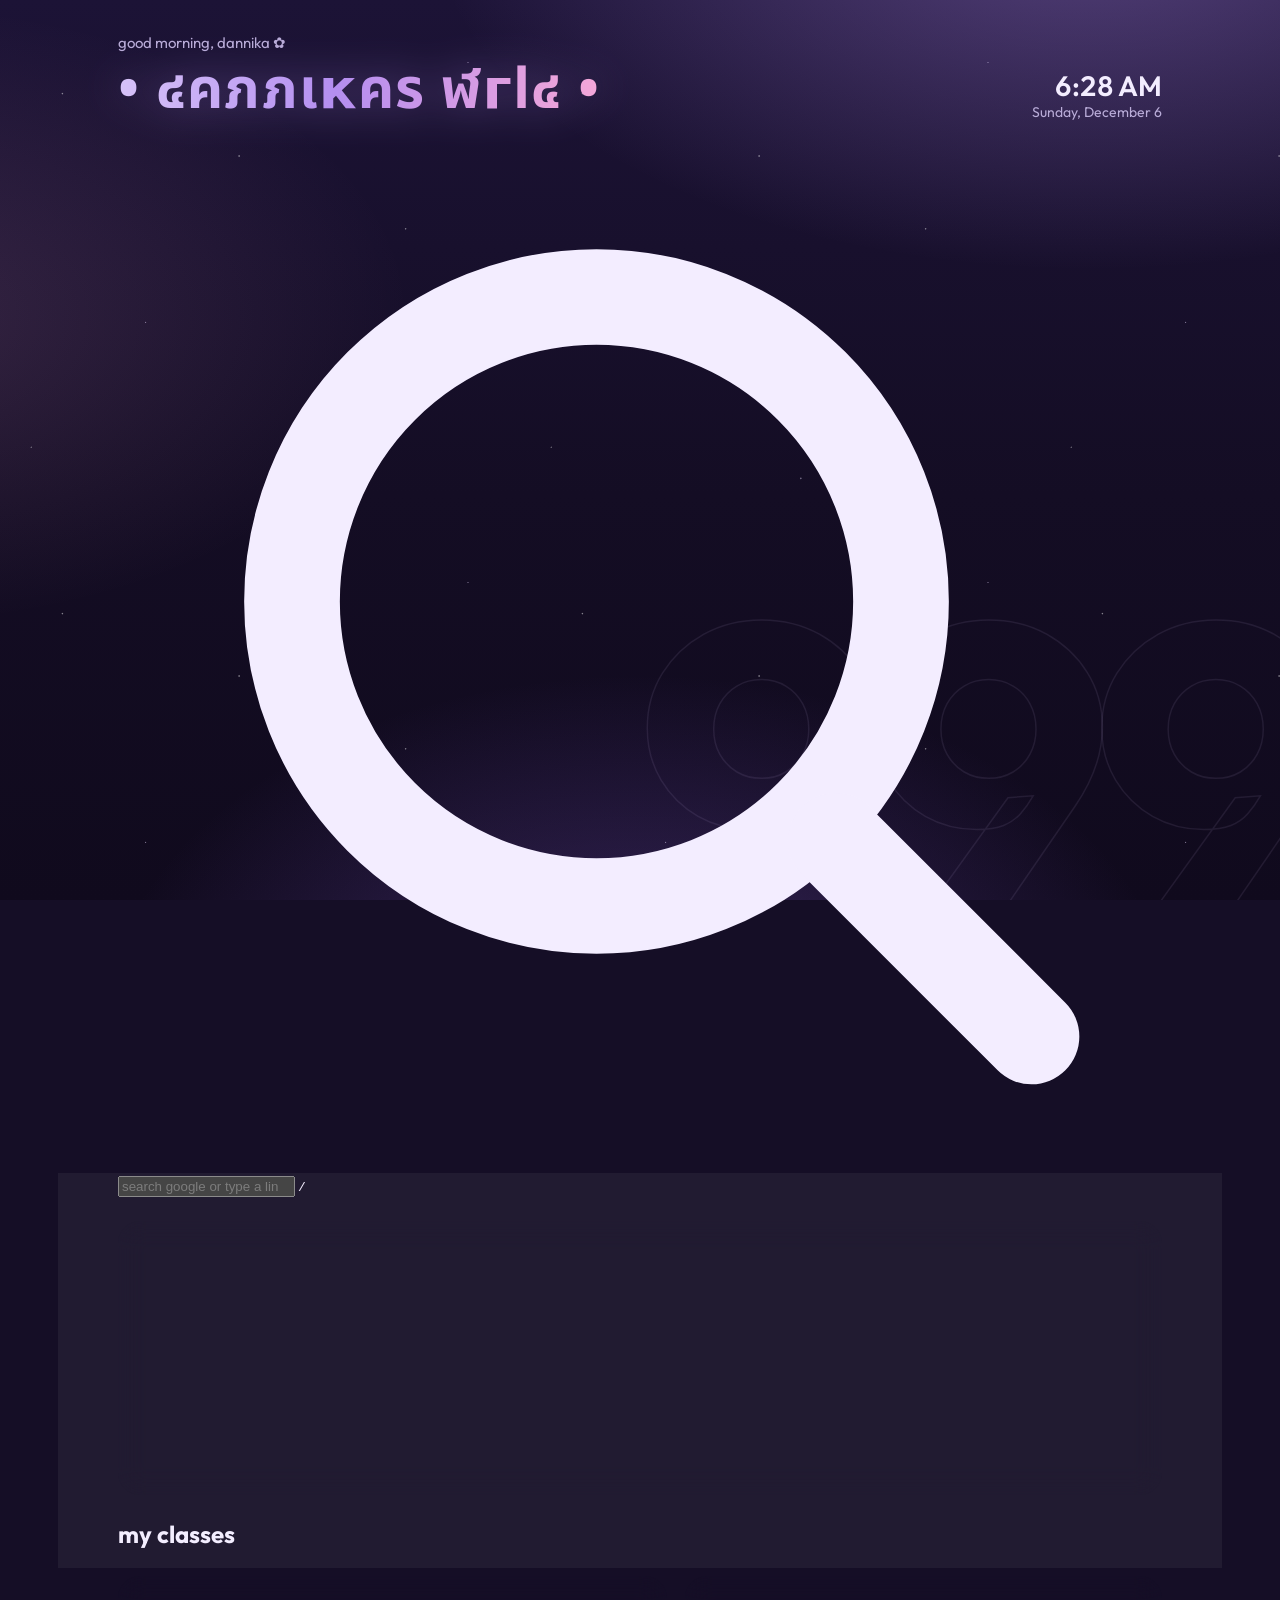
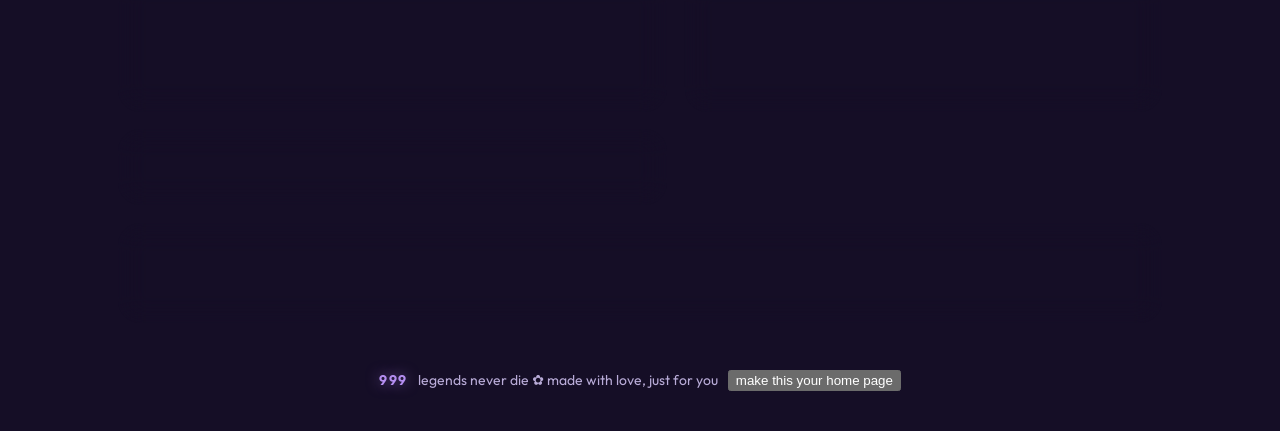
==== index.html @ ef6ef0b1 "Home page: search, bubbles, setup popup" ====
<!doctype html>
<html lang="en">
<head>
  <meta charset="utf-8">
  <meta name="viewport" content="width=device-width, initial-scale=1">
  <title>• ๔คภภเкคร ฬгl๔ •</title>
  <meta name="description" content="her hub ✿ classes, links, and vibes">
  <!-- personal hub: keep it out of search engines -->
  <meta name="robots" content="noindex, nofollow">
  <meta name="theme-color" content="#150e26">
  <link rel="icon" href="data:image/svg+xml,%3Csvg xmlns='http://www.w3.org/2000/svg' viewBox='0 0 64 64'%3E%3Ccircle cx='32' cy='32' r='30' fill='%23b48ef0'/%3E%3Ctext x='32' y='40' font-size='22' text-anchor='middle' font-family='sans-serif' font-weight='700' fill='%23150e26'%3E999%3C/text%3E%3C/svg%3E">

  <!-- installable as an app (opens at ?home=1, so it counts as her home page) -->
  <link rel="manifest" href="manifest.webmanifest">
  <link rel="apple-touch-icon" href="icons/apple-touch-icon.png">
  <meta name="apple-mobile-web-app-title" content="๔คภภเкคร ฬгl๔">
  <meta name="mobile-web-app-capable" content="yes">
  <meta name="apple-mobile-web-app-capable" content="yes">
  <meta name="apple-mobile-web-app-status-bar-style" content="black-translucent">

  <link rel="preconnect" href="https://fonts.googleapis.com">
  <link rel="preconnect" href="https://fonts.gstatic.com" crossorigin>
  <link href="https://fonts.googleapis.com/css2?family=Outfit:wght@300;400;500;600;700&family=Noto+Sans+Thai:wght@500;700&display=swap" rel="stylesheet">

  <link rel="stylesheet" href="css/styles.css">
  <link rel="stylesheet" href="css/vibes.css">
</head>
<body>
  <div class="sky" aria-hidden="true"></div>

  <header class="top wrap">
    <div>
      <p class="greeting" id="greeting">hi ✿</p>
      <h1 class="title" aria-label="dannika's world">• ๔คภภเкคร ฬгl๔ •</h1>
    </div>
    <div class="clock">
      <span class="clock-time" id="clock-time">--:--</span>
      <span class="clock-date" id="clock-date"></span>
      <span class="day-badge" id="day-badge"></span>
    </div>
  </header>

  <!-- SEARCH + SHORTCUT BUBBLES: js/home.js (defaults in data/settings.js) -->
  <section class="launch wrap" aria-label="search and shortcuts">
    <form class="search" id="search" action="https://www.google.com/search" method="get" role="search">
      <svg viewBox="0 0 24 24" aria-hidden="true"><circle cx="11" cy="11" r="7" fill="none" stroke="currentColor" stroke-width="2.2"/><path d="M16.5 16.5 21 21" stroke="currentColor" stroke-width="2.2" stroke-linecap="round"/></svg>
      <input id="search-input" name="q" type="search" placeholder="search google or type a link" aria-label="search google or type a link" autocomplete="off" enterkeyhint="search">
      <kbd class="search-hint" aria-hidden="true">/</kbd>
    </form>
    <nav class="bubbles" id="bookmarks" aria-label="shortcuts"></nav>
  </section>

  <main class="wrap">
    <!-- RIGHT NOW: filled in by js/app.js from data/schedule.js -->
    <section class="now card" id="now" aria-live="polite"></section>

    <!-- MY CLASSES: Canvas-style cards with resource bubbles (js/app.js) -->
    <section class="courses" aria-labelledby="courses-title">
      <h2 class="section-label" id="courses-title">my classes</h2>
      <div class="course-grid" id="course-cards"></div>
    </section>

    <div class="grid">
      <section class="card" aria-labelledby="today-title">
        <h2 id="today-title">today</h2>
        <ol class="timeline" id="today-list"></ol>
      </section>

      <section class="card" aria-labelledby="todo-title">
        <h2 id="todo-title">little list</h2>
        <form class="todo-form" id="todo-form" autocomplete="off">
          <input id="todo-input" type="text" placeholder="add something…" aria-label="new to-do" maxlength="140">
          <button class="btn" type="submit">add</button>
        </form>
        <ul class="todo-list" id="todo-list"></ul>
      </section>

      <section class="card span-all" aria-labelledby="week-title">
        <h2 id="week-title">this week</h2>
        <div class="week-grid" id="week"></div>
        <ul class="coming-up" id="coming-up" aria-label="coming up"></ul>
      </section>
    </div>

    <!-- =====================================================================
         VIBES — shows + music
         OWNED BY: the "vibes" LLM. Read LLM_INSTRUCTIONS.md first.
         - Put content in data/vibes.js, rendering in js/vibes.js, styles in css/vibes.css.
         - You may change anything INSIDE this <section>. Don't edit outside it.
         ===================================================================== -->
    <section class="vibes card" id="vibes" aria-labelledby="vibes-title">
      <h2 id="vibes-title">vibes ✿ shows &amp; music</h2>
      <div id="vibes-root"></div>
    </section>
    <!-- ======================= END VIBES ================================== -->
  </main>

  <footer class="foot">
    <span class="nine">999</span>
    <span>legends never die ✿ made with love, just for you</span>
    <button class="link-btn" type="button" data-action="home-setup">make this your home page</button>
  </footer>

  <!-- "make this your home page" popup (js/home.js) -->
  <dialog class="modal" id="home-dialog" aria-labelledby="home-title">
    <button class="modal-x" type="button" data-close aria-label="close">×</button>
    <p class="modal-kicker">✿ quick setup</p>
    <h2 id="home-title">make this your home page</h2>
    <p class="modal-lead">so your classes are the first thing you see every time you open chrome.</p>

    <div class="copy-row">
      <input id="home-url" type="text" readonly aria-label="your home page link">
      <button class="btn" type="button" id="copy-home">copy link</button>
    </div>

    <div class="tabs" role="tablist" aria-label="your device">
      <button class="tab" type="button" role="tab" data-tab="computer" aria-controls="panel-computer">💻 computer</button>
      <button class="tab" type="button" role="tab" data-tab="android" aria-controls="panel-android">🤖 android</button>
      <button class="tab" type="button" role="tab" data-tab="iphone" aria-controls="panel-iphone">📱 iphone</button>
    </div>

    <div class="tab-panel" id="panel-computer" role="tabpanel" data-panel="computer">
      <ol class="steps">
        <li>Hit <b>copy link</b> up top.</li>
        <li>In Chrome, click <b>⋮</b> (top right) → <b>Settings</b>.</li>
        <li>Click <b>On startup</b> → <b>Open a specific page or set of pages</b> → <b>Add a new page</b> → paste → <b>Add</b>.</li>
        <li>Then click <b>Appearance</b> → turn on <b>Show home button</b> → click the box under it and paste the link there too. Now the 🏠 button brings you back here.</li>
      </ol>
    </div>

    <div class="tab-panel" id="panel-android" role="tabpanel" data-panel="android" hidden>
      <ol class="steps">
        <li>Hit <b>copy link</b> up top.</li>
        <li>In Chrome, tap <b>⋮</b> (top right) → <b>Settings</b> → <b>Homepage</b>.</li>
        <li>Turn it on, tap <b>Enter custom web address</b>, and paste the link.</li>
        <li>Want an app icon too? Tap <b>⋮</b> → <b>Add to Home screen</b> → <b>Install</b>.</li>
      </ol>
    </div>

    <div class="tab-panel" id="panel-iphone" role="tabpanel" data-panel="iphone" hidden>
      <p class="steps-note">iPhone Chrome doesn't have a home page setting, so turn it into an app instead:</p>
      <ol class="steps">
        <li>Tap <b>open home link</b> below.</li>
        <li>Tap the share button (<b>□↑</b>). In Chrome it's in the address bar, in Safari it's at the bottom.</li>
        <li>Tap <b>Add to Home Screen</b> → <b>Add</b>.</li>
        <li>Open it from the new icon on your home screen ✿</li>
      </ol>
      <a class="btn btn-block" id="home-link" href="?home=1">open home link</a>
    </div>

    <div class="modal-actions">
      <button class="ghost" type="button" data-close>maybe later</button>
      <button class="link-btn" type="button" id="home-never">don't ask again</button>
    </div>
  </dialog>

  <!-- add / remove shortcut bubbles (js/home.js) -->
  <dialog class="modal" id="shortcut-dialog" aria-labelledby="shortcut-title">
    <button class="modal-x" type="button" data-close aria-label="close">×</button>
    <h2 id="shortcut-title">add a shortcut</h2>
    <form class="shortcut-form" id="shortcut-form" autocomplete="off">
      <label>name <input id="sc-name" type="text" required maxlength="24" placeholder="youtube"></label>
      <label>link <input id="sc-url" type="text" required placeholder="youtube.com" inputmode="url"></label>
      <button class="btn" type="submit">add shortcut</button>
    </form>
    <h3 class="modal-sub">your shortcuts</h3>
    <ul class="sc-list" id="sc-list"></ul>
  </dialog>

  <!-- plain scripts (no modules) so this also works when opened straight from a folder -->
  <script src="data/settings.js"></script>
  <script src="data/schedule.js"></script>
  <script src="data/vibes.js"></script>
  <script src="js/app.js"></script>
  <script src="js/home.js"></script>
  <script src="js/vibes.js"></script>
</body>
</html>
---- css/styles.css ----
/* ============================================================================
   • ๔คภภเкคร ฬгl๔ • — main styles
   Her purple lives in --wrld. Change it there and the whole site follows.
   ============================================================================ */

:root {
  --wrld: #b48ef0;        /* her lavender, the main color */
  --wrld-soft: #d6c2f8;
  --wrld-deep: #7b55c7;
  --pink: #f4a7d8;

  --bg: #150e26;
  --text: #f3edff;
  --muted: #b9acd8;
  --card: rgba(255, 255, 255, 0.055);
  --card-border: rgba(214, 194, 248, 0.16);
  --surface: rgba(255, 255, 255, 0.045);

  --radius: 22px;
  --radius-sm: 14px;
  --font: "Outfit", system-ui, -apple-system, "Segoe UI", sans-serif;
  --font-title: "Noto Sans Thai", "Outfit", system-ui, sans-serif;
}

* { box-sizing: border-box; }
html { color-scheme: dark; }

body {
  margin: 0;
  min-height: 100vh;
  font-family: var(--font);
  color: var(--text);
  background: var(--bg);
  line-height: 1.5;
  -webkit-font-smoothing: antialiased;
  overflow-x: hidden;
}

a { color: inherit; }
code { font-size: 0.9em; color: var(--wrld-soft); }

:focus-visible { outline: 2px solid var(--wrld-soft); outline-offset: 2px; border-radius: 8px; }

/* ---------- background: purple night sky + 999 ---------- */
.sky {
  position: fixed;
  inset: 0;
  z-index: -1;
  overflow: hidden;
  background:
    radial-gradient(1100px 600px at 85% -10%, rgba(180, 142, 240, 0.38), transparent 60%),
    radial-gradient(900px 520px at -10% 35%, rgba(244, 167, 216, 0.14), transparent 60%),
    radial-gradient(900px 600px at 50% 115%, rgba(123, 85, 199, 0.4), transparent 60%),
    linear-gradient(180deg, #1c1336, #140d24 55%, #100a1d);
}
.sky::before {
  content: "";
  position: absolute;
  inset: 0;
  background-image:
    radial-gradient(1.2px 1.2px at 12% 18%, #fff, transparent),
    radial-gradient(1px 1px at 28% 62%, #e9dcff, transparent),
    radial-gradient(1.4px 1.4px at 46% 30%, #fff, transparent),
    radial-gradient(1px 1px at 63% 76%, #f4d4ec, transparent),
    radial-gradient(1.2px 1.2px at 78% 44%, #fff, transparent),
    radial-gradient(1px 1px at 90% 12%, #e9dcff, transparent),
    radial-gradient(1px 1px at 6% 86%, #fff, transparent),
    radial-gradient(1.3px 1.3px at 54% 92%, #e9dcff, transparent);
  background-size: 520px 520px;
  opacity: 0.55;
  animation: twinkle 6s ease-in-out infinite alternate;
}
.sky::after {
  content: "999";
  position: absolute;
  right: -3vw;
  bottom: -7vw;
  font: 700 clamp(180px, 34vw, 460px) / 1 var(--font);
  letter-spacing: -0.05em;
  color: transparent;
  -webkit-text-stroke: 1.5px rgba(214, 194, 248, 0.09);
}
@keyframes twinkle { from { opacity: 0.35; } to { opacity: 0.7; } }

/* ---------- layout ---------- */
.wrap { max-width: 1100px; margin: 0 auto; padding: 0 16px; }
@media (min-width: 720px) { .wrap { padding: 0 28px; } }

.top {
  display: flex;
  flex-wrap: wrap;
  justify-content: space-between;
  align-items: flex-end;
  gap: 16px;
  padding-top: 32px;
}
.greeting { margin: 0 0 4px; color: var(--muted); font-size: 15px; }
.title {
  margin: 0;
  font-family: var(--font-title);
  font-size: clamp(30px, 7vw, 56px);
  font-weight: 700;
  line-height: 1.15;
  letter-spacing: 0.02em;
  background: linear-gradient(90deg, var(--wrld-soft), var(--wrld) 45%, var(--pink));
  -webkit-background-clip: text;
  background-clip: text;
  color: transparent;
  filter: drop-shadow(0 0 22px rgba(180, 142, 240, 0.45));
}
.clock { display: flex; flex-direction: column; align-items: flex-end; }
.clock-time { font-size: 28px; font-weight: 600; font-variant-numeric: tabular-nums; line-height: 1.1; }
.clock-date { color: var(--muted); font-size: 14px; }
.day-badge:empty { display: none; }
.day-badge { margin-top: 8px; }
@media (max-width: 560px) { .clock { align-items: flex-start; } }

/* red / blue day */
.dot { display: inline-block; width: 9px; height: 9px; margin: 0 6px 0 2px; border-radius: 50%; background: var(--d); box-shadow: 0 0 8px var(--d); vertical-align: 1px; }
.day-pill {
  --d: var(--wrld);
  display: inline-flex;
  align-items: center;
  padding: 5px 12px;
  border-radius: 999px;
  border: 1px solid color-mix(in srgb, var(--d) 50%, transparent);
  background: color-mix(in srgb, var(--d) 16%, transparent);
  color: var(--text);
  font: inherit;
  font-size: 13px;
  font-weight: 600;
}
button.day-pill { cursor: pointer; }
button.day-pill:hover { background: color-mix(in srgb, var(--d) 28%, transparent); }
.day-pill .flip { margin-left: 6px; opacity: 0.55; font-weight: 400; }
.h-sub { margin-left: 8px; font-weight: 500; letter-spacing: 0.04em; text-transform: none; color: var(--muted); }
.sr-only { position: absolute; width: 1px; height: 1px; padding: 0; margin: -1px; overflow: hidden; clip: rect(0 0 0 0); white-space: nowrap; border: 0; }

.card {
  background: var(--card);
  border: 1px solid var(--card-border);
  border-radius: var(--radius);
  padding: 20px;
  backdrop-filter: blur(14px);
  -webkit-backdrop-filter: blur(14px);
  box-shadow: 0 12px 40px rgba(0, 0, 0, 0.25);
}
.card h2 {
  margin: 0 0 14px;
  font-size: 13px;
  font-weight: 600;
  letter-spacing: 0.14em;
  text-transform: uppercase;
  color: var(--wrld-soft);
}

.grid { display: grid; gap: 18px; margin-top: 24px; grid-template-columns: 1fr; }
@media (min-width: 860px) { .grid { grid-template-columns: 1.15fr 1fr; } }

.empty { color: var(--muted); list-style: none; padding: 6px 0; }

/* ---------- right now ---------- */
.now {
  --c: var(--wrld);
  position: relative;
  overflow: hidden;
  margin-top: 24px;
  padding: 24px;
  border-color: color-mix(in srgb, var(--c) 45%, transparent);
}
.now::before {
  content: "";
  position: absolute;
  top: -45%;
  right: -12%;
  width: 460px;
  height: 460px;
  background: radial-gradient(circle, var(--c), transparent 65%);
  opacity: 0.22;
  pointer-events: none;
}
.now > * { position: relative; }

.now-top { display: flex; flex-wrap: wrap; align-items: center; gap: 10px; }
.pill {
  display: inline-flex;
  align-items: center;
  gap: 8px;
  padding: 6px 12px;
  border-radius: 999px;
  font-size: 13px;
  font-weight: 500;
  background: rgba(255, 255, 255, 0.08);
}
.pill.live { background: color-mix(in srgb, var(--c) 28%, transparent); }
.pill.live i { width: 8px; height: 8px; border-radius: 50%; background: var(--c); animation: pulse 2s infinite; }
.pill.soon { background: color-mix(in srgb, var(--c) 20%, transparent); }
.pill.picked { background: rgba(244, 167, 216, 0.2); }
@keyframes pulse {
  0% { box-shadow: 0 0 0 0 color-mix(in srgb, var(--c) 70%, transparent); }
  100% { box-shadow: 0 0 0 10px transparent; }
}

.ghost {
  padding: 6px 12px;
  border-radius: 999px;
  border: 1px solid var(--card-border);
  background: transparent;
  color: var(--text);
  font: inherit;
  font-size: 13px;
  cursor: pointer;
}
.ghost:hover { background: rgba(255, 255, 255, 0.08); }

.now-main { display: flex; align-items: center; gap: 16px; margin: 18px 0 4px; }
.now-emoji {
  flex: none;
  display: grid;
  place-items: center;
  width: 64px;
  height: 64px;
  border-radius: 18px;
  font-size: 34px;
  background: color-mix(in srgb, var(--c) 22%, transparent);
}
.card .now-name {
  margin: 0;
  font-size: clamp(24px, 4.6vw, 38px);
  font-weight: 600;
  line-height: 1.1;
  letter-spacing: normal;
  text-transform: none;
  color: var(--text);
}
.now-meta { margin: 6px 0 0; color: var(--muted); }
.now-meta b { color: var(--text); font-weight: 600; }

.progress { height: 8px; margin-top: 16px; border-radius: 99px; background: rgba(255, 255, 255, 0.08); overflow: hidden; }
.progress span { display: block; height: 100%; border-radius: inherit; background: linear-gradient(90deg, var(--wrld), var(--c)); }
.now-left { margin: 8px 0 0; font-size: 14px; color: var(--muted); }
.now-notes { margin: 14px 0 0; padding: 10px 14px; border-radius: var(--radius-sm); background: rgba(255, 255, 255, 0.05); font-size: 14px; }
.now-quote { margin: 16px 0 0; font-size: 14px; color: var(--wrld-soft); font-style: italic; }

.resources { display: flex; flex-wrap: wrap; gap: 10px; margin-top: 18px; }
.res {
  display: inline-flex;
  align-items: center;
  gap: 8px;
  padding: 11px 16px;
  border-radius: var(--radius-sm);
  border: 1px solid color-mix(in srgb, var(--c) 40%, transparent);
  background: color-mix(in srgb, var(--c) 16%, rgba(255, 255, 255, 0.03));
  color: var(--text);
  font: inherit;
  font-weight: 500;
  text-decoration: none;
  cursor: pointer;
  transition: transform 0.15s ease, background 0.15s ease;
}
.res:hover { transform: translateY(-2px); background: color-mix(in srgb, var(--c) 30%, transparent); }

/* ---------- class switcher ---------- */
.switcher { margin-top: 18px; }
.label { margin: 0 0 8px; font-size: 13px; color: var(--muted); }
.chips { display: flex; flex-wrap: wrap; gap: 8px; }
.chip {
  padding: 8px 14px;
  border-radius: 999px;
  border: 1px solid var(--card-border);
  background: var(--surface);
  color: var(--text);
  font: inherit;
  font-size: 14px;
  cursor: pointer;
  transition: background 0.15s ease;
}
.chip:hover { background: color-mix(in srgb, var(--c) 20%, transparent); }
.chip[aria-pressed="true"] { background: var(--c); border-color: transparent; color: #1a1030; font-weight: 600; }

/* ---------- today ---------- */
.timeline { list-style: none; margin: 0; padding: 0; display: grid; gap: 8px; }
.slot button {
  width: 100%;
  display: grid;
  grid-template-columns: 80px 1fr;
  gap: 12px;
  align-items: center;
  padding: 12px 14px;
  border: 1px solid transparent;
  border-left: 3px solid var(--c);
  border-radius: var(--radius-sm);
  background: var(--surface);
  color: inherit;
  font: inherit;
  text-align: left;
  cursor: pointer;
}
.slot button:hover { background: rgba(255, 255, 255, 0.08); }
.slot.past { opacity: 0.5; }
.slot.now button { background: color-mix(in srgb, var(--c) 18%, transparent); }
.slot.active button { border-color: color-mix(in srgb, var(--c) 60%, transparent); border-left-color: var(--c); }
.slot-time { font-size: 14px; font-variant-numeric: tabular-nums; }
.slot-time small, .slot-name small { display: block; font-size: 12px; color: var(--muted); }
.slot-name { font-weight: 500; }
.tag { font-style: normal; font-size: 11px; padding: 2px 8px; margin-left: 4px; border-radius: 99px; background: var(--c); color: #1a1030; vertical-align: 2px; }

/* ---------- links ---------- */
.links { display: grid; grid-template-columns: repeat(auto-fill, minmax(128px, 1fr)); gap: 10px; }
.link {
  display: flex;
  align-items: center;
  gap: 10px;
  padding: 12px;
  border-radius: var(--radius-sm);
  border: 1px solid transparent;
  background: var(--surface);
  text-decoration: none;
  transition: border-color 0.15s ease, transform 0.15s ease;
}
.link:hover { border-color: var(--wrld); transform: translateY(-2px); }

/* ---------- to-dos ---------- */
.todo-form { display: flex; gap: 8px; }
.todo-form input {
  flex: 1;
  min-width: 0;
  padding: 11px 14px;
  border-radius: 12px;
  border: 1px solid var(--card-border);
  background: rgba(0, 0, 0, 0.22);
  color: var(--text);
  font: inherit;
}
.todo-form input::placeholder { color: var(--muted); }
.btn {
  padding: 11px 18px;
  border: 0;
  border-radius: 12px;
  background: var(--wrld);
  color: #1a1030;
  font: inherit;
  font-weight: 600;
  cursor: pointer;
}
.btn:hover { background: var(--wrld-soft); }
.todo-list { list-style: none; margin: 12px 0 0; padding: 0; }
.todo-list li { display: flex; align-items: center; gap: 10px; padding: 8px 2px; border-bottom: 1px solid rgba(255, 255, 255, 0.06); }
.todo-list li.empty { border: 0; }
.todo-list label { flex: 1; display: flex; align-items: center; gap: 10px; cursor: pointer; min-width: 0; overflow-wrap: anywhere; }
.todo-list input[type="checkbox"] { width: 18px; height: 18px; accent-color: var(--wrld); flex: none; }
.todo-list .done span { text-decoration: line-through; opacity: 0.55; }
.x { border: 0; background: none; color: var(--muted); font-size: 20px; line-height: 1; cursor: pointer; padding: 4px 8px; border-radius: 8px; }
.x:hover { color: var(--text); background: rgba(255, 255, 255, 0.08); }

/* ---------- week ---------- */
.week-grid { display: grid; grid-template-columns: repeat(auto-fit, minmax(120px, 1fr)); gap: 10px; }
.day { padding: 12px; border-radius: var(--radius-sm); background: var(--surface); }
.day.today { box-shadow: inset 0 0 0 1px var(--wrld); }
.day h3 { margin: 0 0 8px; font-size: 12px; font-weight: 600; letter-spacing: 0.1em; text-transform: uppercase; color: var(--wrld-soft); }
.day ul { list-style: none; margin: 0; padding: 0; }
.day li { margin-bottom: 6px; padding-left: 8px; border-left: 2px solid var(--c); font-size: 13px; line-height: 1.3; }
.day li span { display: block; font-size: 11px; color: var(--muted); font-variant-numeric: tabular-nums; }
.day-free { margin: 0; font-size: 13px; color: var(--muted); }
.day-type { margin: -4px 0 8px; font-size: 11px; color: var(--muted); }
.day.off { opacity: 0.6; }
.chip .dot { width: 7px; height: 7px; margin: 0 0 0 6px; }

.coming-up { list-style: none; margin: 14px 0 0; padding: 0; display: grid; gap: 8px; }
.coming-up:empty { display: none; }
.coming-up li {
  display: flex;
  flex-wrap: wrap;
  justify-content: space-between;
  gap: 4px 12px;
  padding: 10px 14px;
  border-radius: var(--radius-sm);
  background: color-mix(in srgb, var(--wrld) 10%, transparent);
  font-size: 14px;
}
.coming-up b { font-weight: 600; }
.coming-up span { color: var(--muted); }

/* ---------- vibes container (inner styling lives in css/vibes.css) ---------- */
.vibes { margin-top: 18px; }

/* ---------- footer ---------- */
.foot {
  display: flex;
  flex-wrap: wrap;
  justify-content: center;
  align-items: center;
  gap: 10px;
  padding: 48px 16px 40px;
  color: var(--muted);
  font-size: 14px;
  text-align: center;
}
.nine { font-weight: 700; letter-spacing: 0.12em; color: var(--wrld); text-shadow: 0 0 14px rgba(180, 142, 240, 0.6); }

@media (prefers-reduced-motion: reduce) {
  *, *::before, *::after { animation: none !important; transition: none !important; }
}
---- css/vibes.css ----
/* ============================================================================
   VIBES STYLES — shows + music.
   OWNED BY: the "vibes" LLM. Read LLM_INSTRUCTIONS.md before editing.
   Scope every rule under .vibes so nothing leaks into the rest of the hub.
   Use the shared tokens from css/styles.css (--wrld, --pink, --muted, ...).
   ============================================================================ */

.vibes .vibes-empty { margin: 0; color: var(--muted); }

.vibes .vibes-sub { margin: 18px 0 10px; font-size: 16px; font-weight: 600; color: var(--wrld-soft); }
.vibes .vibes-sub:first-child { margin-top: 0; }

.vibes .vibes-grid { display: grid; grid-template-columns: repeat(auto-fill, minmax(160px, 1fr)); gap: 12px; }

.vibes .vibe-card {
  display: flex;
  flex-direction: column;
  gap: 4px;
  padding: 12px;
  border-radius: var(--radius-sm);
  background: var(--surface);
  text-decoration: none;
  border: 1px solid transparent;
}
.vibes .vibe-card:hover { border-color: var(--wrld); }
.vibes .vibe-card img { width: 100%; aspect-ratio: 2 / 3; object-fit: cover; border-radius: 10px; }
.vibes .vibe-card small { color: var(--muted); }
.vibes .vibe-card p { margin: 0; font-size: 13px; color: var(--muted); }

.vibes .vibe-embed { width: 100%; height: 352px; border: 0; border-radius: var(--radius-sm); margin-top: 12px; }

.vibes .vibe-songs { list-style: none; margin: 12px 0 0; padding: 0; }
.vibes .vibe-songs li { padding: 6px 0; border-bottom: 1px solid rgba(255, 255, 255, 0.06); }
.vibes .vibe-songs small { color: var(--muted); }
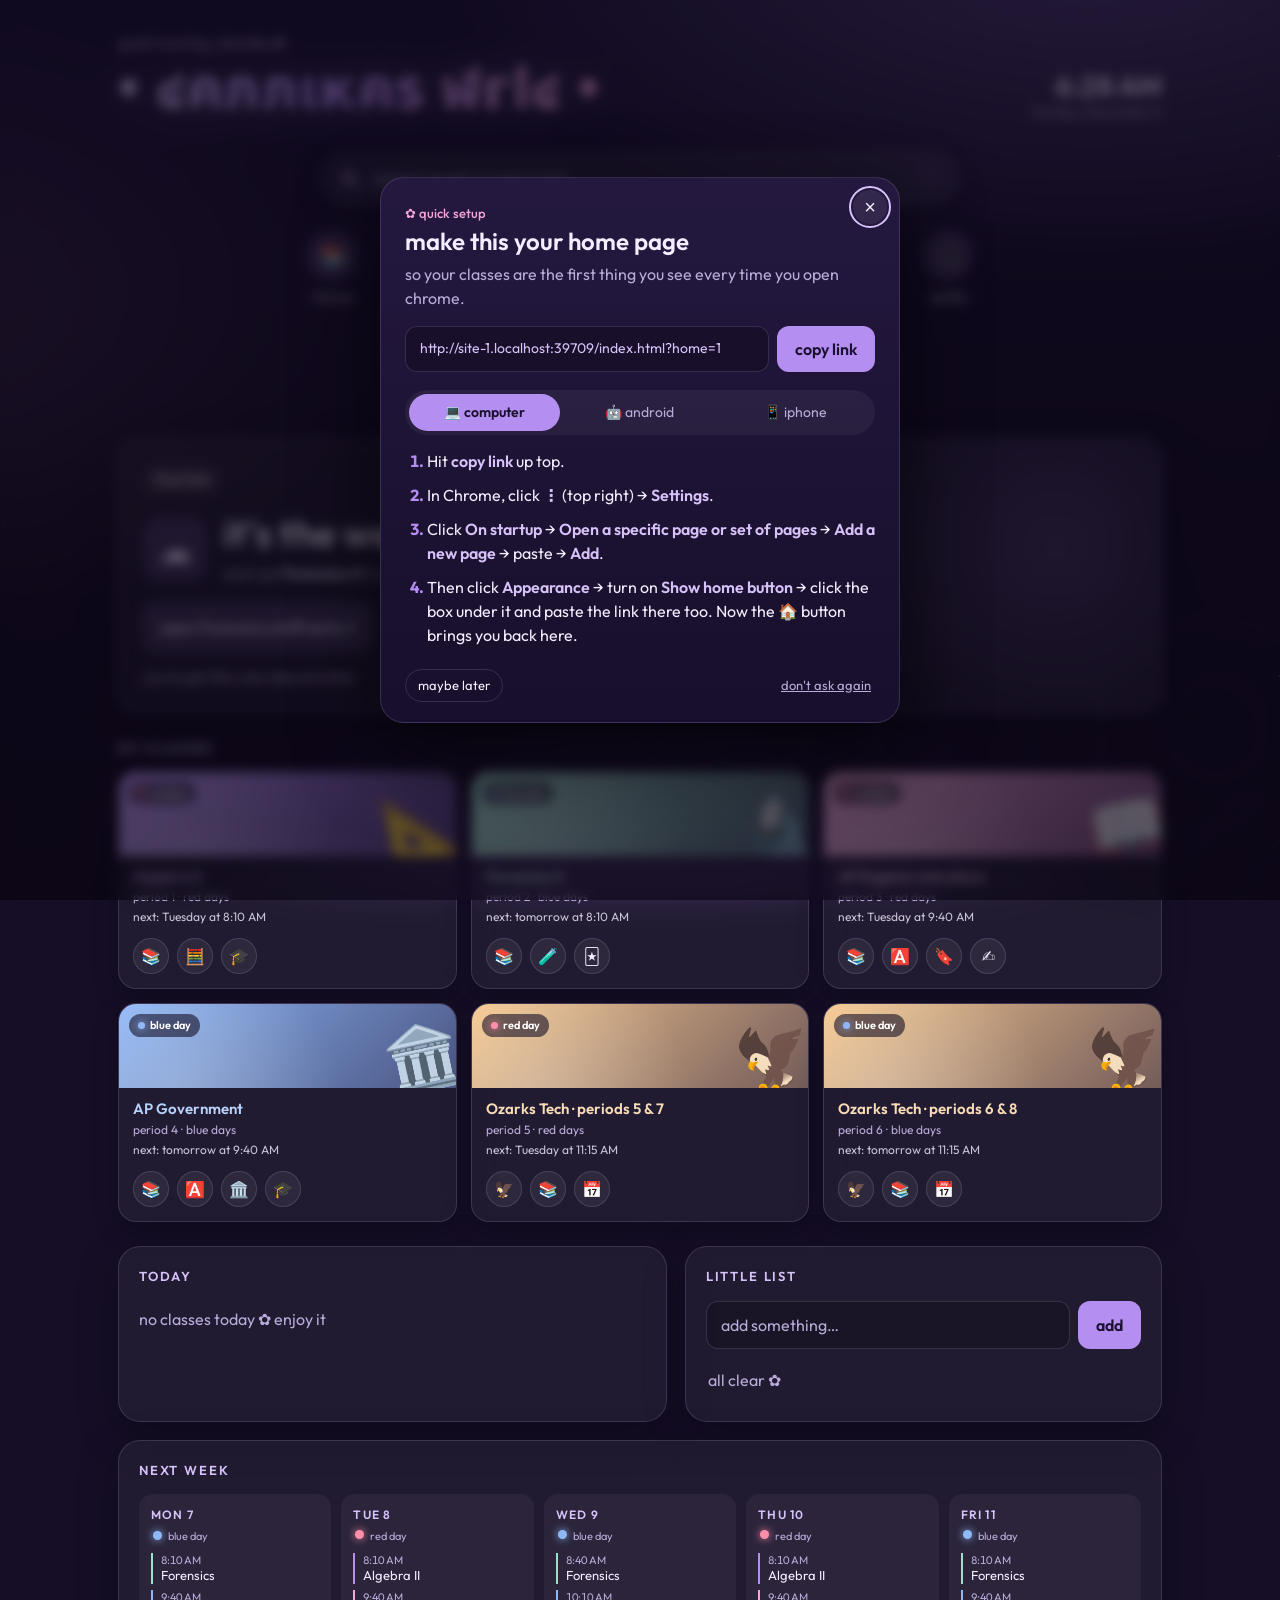
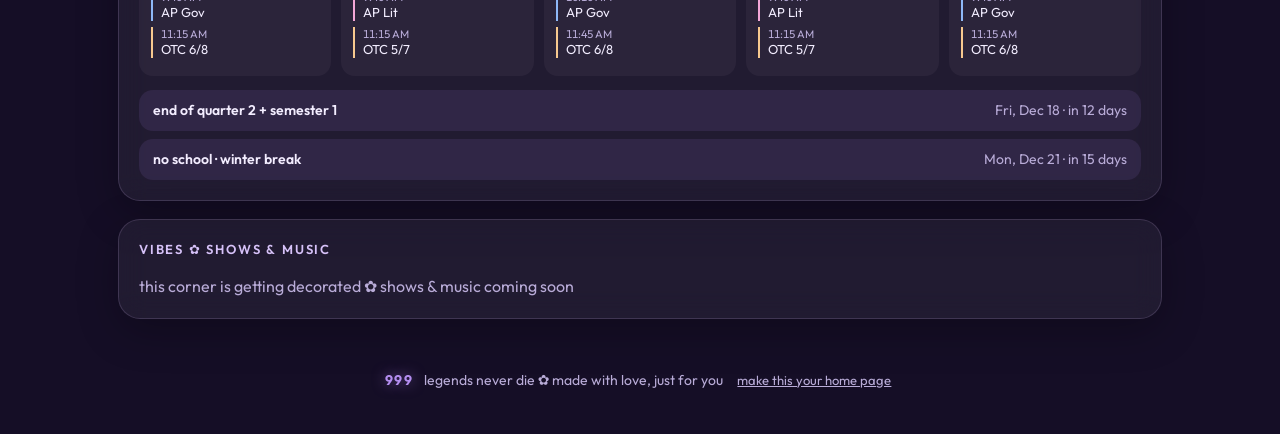
==== commit 792d43c4: "Fix oversized search icon, bust CSS/JS cache" ====
--- a/index.html
+++ b/index.html
@@ -22,8 +22,8 @@
   <link rel="preconnect" href="https://fonts.gstatic.com" crossorigin>
   <link href="https://fonts.googleapis.com/css2?family=Outfit:wght@300;400;500;600;700&family=Noto+Sans+Thai:wght@500;700&display=swap" rel="stylesheet">
 
-  <link rel="stylesheet" href="css/styles.css">
-  <link rel="stylesheet" href="css/vibes.css">
+  <link rel="stylesheet" href="css/styles.css?v=3">
+  <link rel="stylesheet" href="css/vibes.css?v=3">
 </head>
 <body>
   <div class="sky" aria-hidden="true"></div>
@@ -43,7 +43,7 @@
   <!-- SEARCH + SHORTCUT BUBBLES: js/home.js (defaults in data/settings.js) -->
   <section class="launch wrap" aria-label="search and shortcuts">
     <form class="search" id="search" action="https://www.google.com/search" method="get" role="search">
-      <svg viewBox="0 0 24 24" aria-hidden="true"><circle cx="11" cy="11" r="7" fill="none" stroke="currentColor" stroke-width="2.2"/><path d="M16.5 16.5 21 21" stroke="currentColor" stroke-width="2.2" stroke-linecap="round"/></svg>
+      <svg viewBox="0 0 24 24" width="20" height="20" aria-hidden="true"><circle cx="11" cy="11" r="7" fill="none" stroke="currentColor" stroke-width="2.2"/><path d="M16.5 16.5 21 21" stroke="currentColor" stroke-width="2.2" stroke-linecap="round"/></svg>
       <input id="search-input" name="q" type="search" placeholder="search google or type a link" aria-label="search google or type a link" autocomplete="off" enterkeyhint="search">
       <kbd class="search-hint" aria-hidden="true">/</kbd>
     </form>
@@ -168,11 +168,11 @@
   </dialog>
 
   <!-- plain scripts (no modules) so this also works when opened straight from a folder -->
-  <script src="data/settings.js"></script>
-  <script src="data/schedule.js"></script>
-  <script src="data/vibes.js"></script>
-  <script src="js/app.js"></script>
-  <script src="js/home.js"></script>
-  <script src="js/vibes.js"></script>
+  <script src="data/settings.js?v=3"></script>
+  <script src="data/schedule.js?v=3"></script>
+  <script src="data/vibes.js?v=3"></script>
+  <script src="js/app.js?v=3"></script>
+  <script src="js/home.js?v=3"></script>
+  <script src="js/vibes.js?v=3"></script>
 </body>
 </html>
--- a/css/styles.css
+++ b/css/styles.css
@@ -156,6 +156,169 @@
 
 .grid { display: grid; gap: 18px; margin-top: 24px; grid-template-columns: 1fr; }
 @media (min-width: 860px) { .grid { grid-template-columns: 1.15fr 1fr; } }
+.span-all { grid-column: 1 / -1; }
+
+/* ---------- google search + shortcut bubbles ---------- */
+.launch { display: grid; justify-items: center; gap: 18px; margin-top: 28px; }
+.search {
+  display: flex;
+  align-items: center;
+  gap: 12px;
+  width: min(100%, 640px);
+  height: 54px;
+  padding: 0 18px;
+  border-radius: 999px;
+  border: 1px solid var(--card-border);
+  background: rgba(255, 255, 255, 0.07);
+  backdrop-filter: blur(14px);
+  -webkit-backdrop-filter: blur(14px);
+  box-shadow: 0 8px 30px rgba(0, 0, 0, 0.25);
+  transition: border-color 0.15s ease, box-shadow 0.15s ease;
+}
+.search:focus-within {
+  border-color: var(--wrld);
+  box-shadow: 0 0 0 4px color-mix(in srgb, var(--wrld) 22%, transparent), 0 8px 30px rgba(0, 0, 0, 0.3);
+}
+.search svg { flex: none; width: 20px; height: 20px; color: var(--wrld-soft); }
+.search input {
+  flex: 1;
+  min-width: 0;
+  border: 0;
+  outline: none;
+  background: none;
+  color: var(--text);
+  font: inherit;
+  font-size: 16px;
+}
+.search input::placeholder { color: var(--muted); }
+.search input::-webkit-search-cancel-button { filter: invert(0.8); }
+.search-hint {
+  padding: 1px 8px;
+  border: 1px solid var(--card-border);
+  border-radius: 6px;
+  color: var(--muted);
+  font: 12px var(--font);
+}
+@media (hover: none) { .search-hint { display: none; } }
+
+.bubbles { display: flex; flex-wrap: wrap; justify-content: center; gap: 10px 4px; width: min(100%, 780px); }
+.bubble {
+  display: flex;
+  flex-direction: column;
+  align-items: center;
+  gap: 7px;
+  width: 84px;
+  padding: 8px 4px;
+  border: 0;
+  border-radius: 16px;
+  background: none;
+  color: var(--text);
+  font: inherit;
+  text-decoration: none;
+  cursor: pointer;
+  transition: background 0.15s ease;
+}
+.bubble:hover { background: rgba(255, 255, 255, 0.06); }
+.bubble-icon {
+  display: grid;
+  place-items: center;
+  width: 50px;
+  height: 50px;
+  border-radius: 50%;
+  border: 1px solid var(--card-border);
+  background: color-mix(in srgb, var(--wrld) 16%, rgba(255, 255, 255, 0.06));
+  font-size: 22px;
+  transition: transform 0.15s ease, box-shadow 0.15s ease;
+}
+.bubble:hover .bubble-icon { transform: translateY(-2px); box-shadow: 0 0 18px color-mix(in srgb, var(--wrld) 45%, transparent); }
+.bubble-icon img { width: 26px; height: 26px; border-radius: 6px; }
+.bubble-label { max-width: 100%; overflow: hidden; font-size: 12px; text-overflow: ellipsis; white-space: nowrap; }
+.bubble.add .bubble-icon { border-style: dashed; background: transparent; color: var(--wrld-soft); font-size: 24px; font-weight: 300; }
+@media (max-width: 480px) {
+  .bubble { width: 70px; }
+  .bubble-icon { width: 46px; height: 46px; }
+}
+
+/* ---------- popups ---------- */
+.modal {
+  width: min(100% - 32px, 520px);
+  max-height: min(90vh, 760px);
+  overflow: auto;
+  padding: 26px 24px 20px;
+  border: 1px solid var(--card-border);
+  border-radius: 24px;
+  background: linear-gradient(180deg, #24183f, #170f2b);
+  color: var(--text);
+  box-shadow: 0 30px 80px rgba(0, 0, 0, 0.55);
+}
+.modal::backdrop { background: rgba(10, 6, 20, 0.62); backdrop-filter: blur(6px); -webkit-backdrop-filter: blur(6px); }
+.modal[open] { animation: pop 0.22s ease-out; }
+@keyframes pop { from { opacity: 0; transform: translateY(10px) scale(0.98); } }
+.modal h2 { margin: 4px 0 6px; font-size: 24px; font-weight: 600; line-height: 1.2; }
+.modal-x {
+  position: absolute;
+  top: 12px;
+  right: 12px;
+  width: 34px;
+  height: 34px;
+  border: 0;
+  border-radius: 50%;
+  background: rgba(255, 255, 255, 0.07);
+  color: var(--text);
+  font-size: 20px;
+  line-height: 1;
+  cursor: pointer;
+}
+.modal-x:hover { background: rgba(255, 255, 255, 0.14); }
+.modal-kicker { margin: 0; color: var(--pink); font-size: 13px; font-weight: 500; }
+.modal-lead { margin: 0 0 16px; color: var(--muted); }
+.modal-sub { margin: 20px 0 8px; font-size: 13px; font-weight: 600; letter-spacing: 0.1em; text-transform: uppercase; color: var(--wrld-soft); }
+
+.copy-row { display: flex; gap: 8px; }
+.copy-row input, .shortcut-form input {
+  flex: 1;
+  min-width: 0;
+  padding: 11px 14px;
+  border: 1px solid var(--card-border);
+  border-radius: 12px;
+  background: rgba(0, 0, 0, 0.25);
+  color: var(--text);
+  font: inherit;
+  font-size: 14px;
+}
+.copy-row input { color: var(--wrld-soft); }
+
+.tabs { display: flex; gap: 4px; margin: 18px 0 14px; padding: 4px; border-radius: 999px; background: rgba(255, 255, 255, 0.05); }
+.tab {
+  flex: 1;
+  padding: 8px 6px;
+  border: 0;
+  border-radius: 999px;
+  background: none;
+  color: var(--muted);
+  font: inherit;
+  font-size: 14px;
+  white-space: nowrap;
+  cursor: pointer;
+}
+@media (max-width: 420px) { .tab { font-size: 13px; padding: 8px 4px; } }
+.tab[aria-selected="true"] { background: var(--wrld); color: #1a1030; font-weight: 600; }
+.steps { display: grid; gap: 10px; margin: 0; padding-left: 22px; }
+.steps li::marker { color: var(--wrld); font-weight: 700; }
+.steps b { color: var(--wrld-soft); font-weight: 600; }
+.steps-note { margin: 0 0 10px; color: var(--muted); font-size: 14px; }
+.btn-block { display: block; margin-top: 16px; text-align: center; text-decoration: none; }
+
+.modal-actions { display: flex; flex-wrap: wrap; justify-content: space-between; align-items: center; gap: 12px; margin-top: 22px; }
+.link-btn { padding: 4px; border: 0; background: none; color: var(--muted); font: inherit; font-size: 13px; text-decoration: underline; cursor: pointer; }
+.link-btn:hover { color: var(--text); }
+
+.shortcut-form { display: grid; gap: 10px; margin-top: 12px; }
+.shortcut-form label { display: grid; gap: 4px; font-size: 13px; color: var(--muted); }
+.sc-list { margin: 0; padding: 0; list-style: none; }
+.sc-list li { display: flex; align-items: center; justify-content: space-between; gap: 10px; padding: 8px 2px; border-bottom: 1px solid rgba(255, 255, 255, 0.06); }
+.sc-list li.empty { border: 0; color: var(--muted); }
+.sc-list small { color: var(--muted); }
 
 .empty { color: var(--muted); list-style: none; padding: 6px 0; }
 
@@ -260,23 +423,119 @@
 }
 .res:hover { transform: translateY(-2px); background: color-mix(in srgb, var(--c) 30%, transparent); }
 
-/* ---------- class switcher ---------- */
-.switcher { margin-top: 18px; }
-.label { margin: 0 0 8px; font-size: 13px; color: var(--muted); }
-.chips { display: flex; flex-wrap: wrap; gap: 8px; }
-.chip {
-  padding: 8px 14px;
-  border-radius: 999px;
-  border: 1px solid var(--card-border);
-  background: var(--surface);
-  color: var(--text);
-  font: inherit;
-  font-size: 14px;
-  cursor: pointer;
-  transition: background 0.15s ease;
-}
-.chip:hover { background: color-mix(in srgb, var(--c) 20%, transparent); }
-.chip[aria-pressed="true"] { background: var(--c); border-color: transparent; color: #1a1030; font-weight: 600; }
+/* ---------- my classes (Canvas-style cards) ---------- */
+.courses { margin-top: 26px; }
+.section-label {
+  margin: 0 0 12px;
+  font-size: 13px;
+  font-weight: 600;
+  letter-spacing: 0.14em;
+  text-transform: uppercase;
+  color: var(--wrld-soft);
+}
+.course-grid { display: grid; gap: 14px; grid-template-columns: repeat(2, minmax(0, 1fr)); }
+@media (min-width: 760px) { .course-grid { grid-template-columns: repeat(3, minmax(0, 1fr)); } }
+
+.course {
+  --c: var(--wrld);
+  display: flex;
+  flex-direction: column;
+  border-radius: 18px;
+  border: 1px solid var(--card-border);
+  background: var(--card);
+  backdrop-filter: blur(14px);
+  -webkit-backdrop-filter: blur(14px);
+  box-shadow: 0 8px 26px rgba(0, 0, 0, 0.22);
+  transition: transform 0.15s ease, border-color 0.15s ease, box-shadow 0.15s ease;
+}
+.course:hover { transform: translateY(-3px); }
+.course.active {
+  border-color: var(--c);
+  box-shadow: 0 0 0 1px var(--c), 0 12px 32px color-mix(in srgb, var(--c) 28%, transparent);
+}
+.course-main {
+  display: block;
+  width: 100%;
+  padding: 0;
+  border: 0;
+  background: none;
+  color: inherit;
+  font: inherit;
+  text-align: left;
+  cursor: pointer;
+}
+.course-hero {
+  position: relative;
+  display: block;
+  height: 84px;
+  overflow: hidden;
+  border-radius: 17px 17px 0 0;
+  background:
+    radial-gradient(circle at 18% 120%, rgba(255, 255, 255, 0.25), transparent 55%),
+    linear-gradient(135deg, var(--c), color-mix(in srgb, var(--c) 40%, #1c1336));
+}
+.course-em { position: absolute; right: -4px; bottom: -14px; font-size: 62px; transform: rotate(-12deg); opacity: 0.9; }
+.course-tag {
+  position: absolute;
+  top: 10px;
+  left: 10px;
+  display: inline-flex;
+  align-items: center;
+  padding: 3px 9px;
+  border-radius: 99px;
+  background: rgba(21, 14, 38, 0.6);
+  color: #fff;
+  font-size: 11px;
+  font-weight: 600;
+}
+.course-tag .dot { width: 7px; height: 7px; margin: 0 5px 0 0; }
+.course-text { display: block; padding: 12px 14px 0; }
+.course-name { display: block; font-size: 15px; font-weight: 600; line-height: 1.25; color: color-mix(in srgb, var(--c) 65%, #fff); }
+.course-sub, .course-next { display: block; margin-top: 2px; font-size: 12px; color: var(--muted); }
+.course-next { color: var(--text); opacity: 0.8; }
+
+.course-bubbles { display: flex; flex-wrap: wrap; gap: 8px; margin-top: auto; padding: 12px 14px 14px; }
+.mini {
+  position: relative;
+  display: grid;
+  place-items: center;
+  width: 36px;
+  height: 36px;
+  border-radius: 50%;
+  border: 1px solid var(--card-border);
+  background: rgba(255, 255, 255, 0.06);
+  font-size: 16px;
+  text-decoration: none;
+  transition: transform 0.15s ease, background 0.15s ease, border-color 0.15s ease;
+}
+.mini:hover { transform: translateY(-2px); border-color: var(--c); background: color-mix(in srgb, var(--c) 30%, transparent); }
+.mini::after {
+  content: attr(data-tip);
+  position: absolute;
+  bottom: calc(100% + 6px);
+  left: 50%;
+  z-index: 3;
+  padding: 4px 8px;
+  border-radius: 8px;
+  background: #0d0818;
+  color: var(--text);
+  font-size: 11px;
+  white-space: nowrap;
+  opacity: 0;
+  pointer-events: none;
+  transform: translate(-50%, 4px);
+  transition: opacity 0.15s ease, transform 0.15s ease;
+}
+.mini:hover::after, .mini:focus-visible::after { opacity: 1; transform: translate(-50%, 0); }
+
+@media (max-width: 480px) {
+  .course-hero { height: 64px; }
+  .course-em { font-size: 48px; }
+  .course-text { padding: 10px 12px 0; }
+  .course-name { font-size: 14px; }
+  .course-bubbles { gap: 6px; padding: 10px 12px 12px; }
+  .mini { width: 32px; height: 32px; font-size: 14px; }
+}
 
 /* ---------- today ---------- */
 .timeline { list-style: none; margin: 0; padding: 0; display: grid; gap: 8px; }
@@ -305,20 +564,6 @@
 .slot-name { font-weight: 500; }
 .tag { font-style: normal; font-size: 11px; padding: 2px 8px; margin-left: 4px; border-radius: 99px; background: var(--c); color: #1a1030; vertical-align: 2px; }
 
-/* ---------- links ---------- */
-.links { display: grid; grid-template-columns: repeat(auto-fill, minmax(128px, 1fr)); gap: 10px; }
-.link {
-  display: flex;
-  align-items: center;
-  gap: 10px;
-  padding: 12px;
-  border-radius: var(--radius-sm);
-  border: 1px solid transparent;
-  background: var(--surface);
-  text-decoration: none;
-  transition: border-color 0.15s ease, transform 0.15s ease;
-}
-.link:hover { border-color: var(--wrld); transform: translateY(-2px); }
 
 /* ---------- to-dos ---------- */
 .todo-form { display: flex; gap: 8px; }
@@ -364,7 +609,6 @@
 .day-free { margin: 0; font-size: 13px; color: var(--muted); }
 .day-type { margin: -4px 0 8px; font-size: 11px; color: var(--muted); }
 .day.off { opacity: 0.6; }
-.chip .dot { width: 7px; height: 7px; margin: 0 0 0 6px; }
 
 .coming-up { list-style: none; margin: 14px 0 0; padding: 0; display: grid; gap: 8px; }
 .coming-up:empty { display: none; }
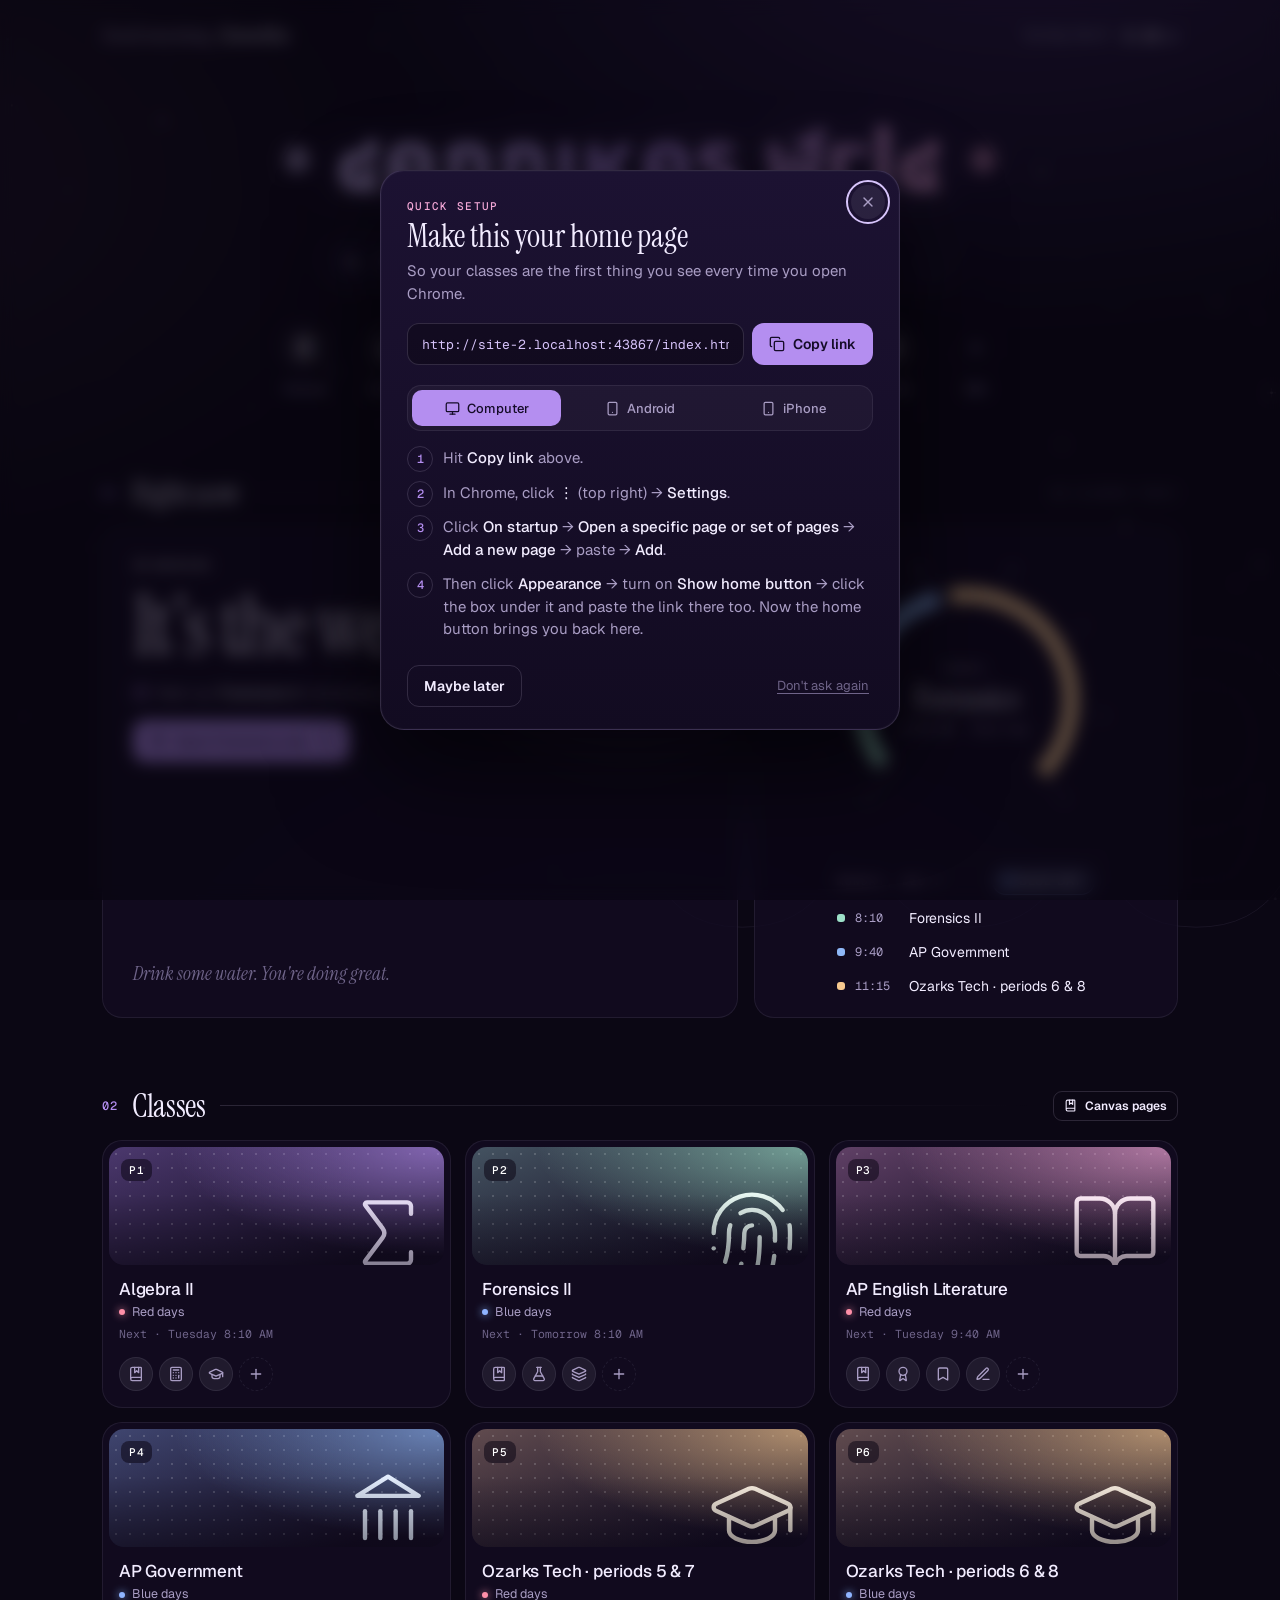
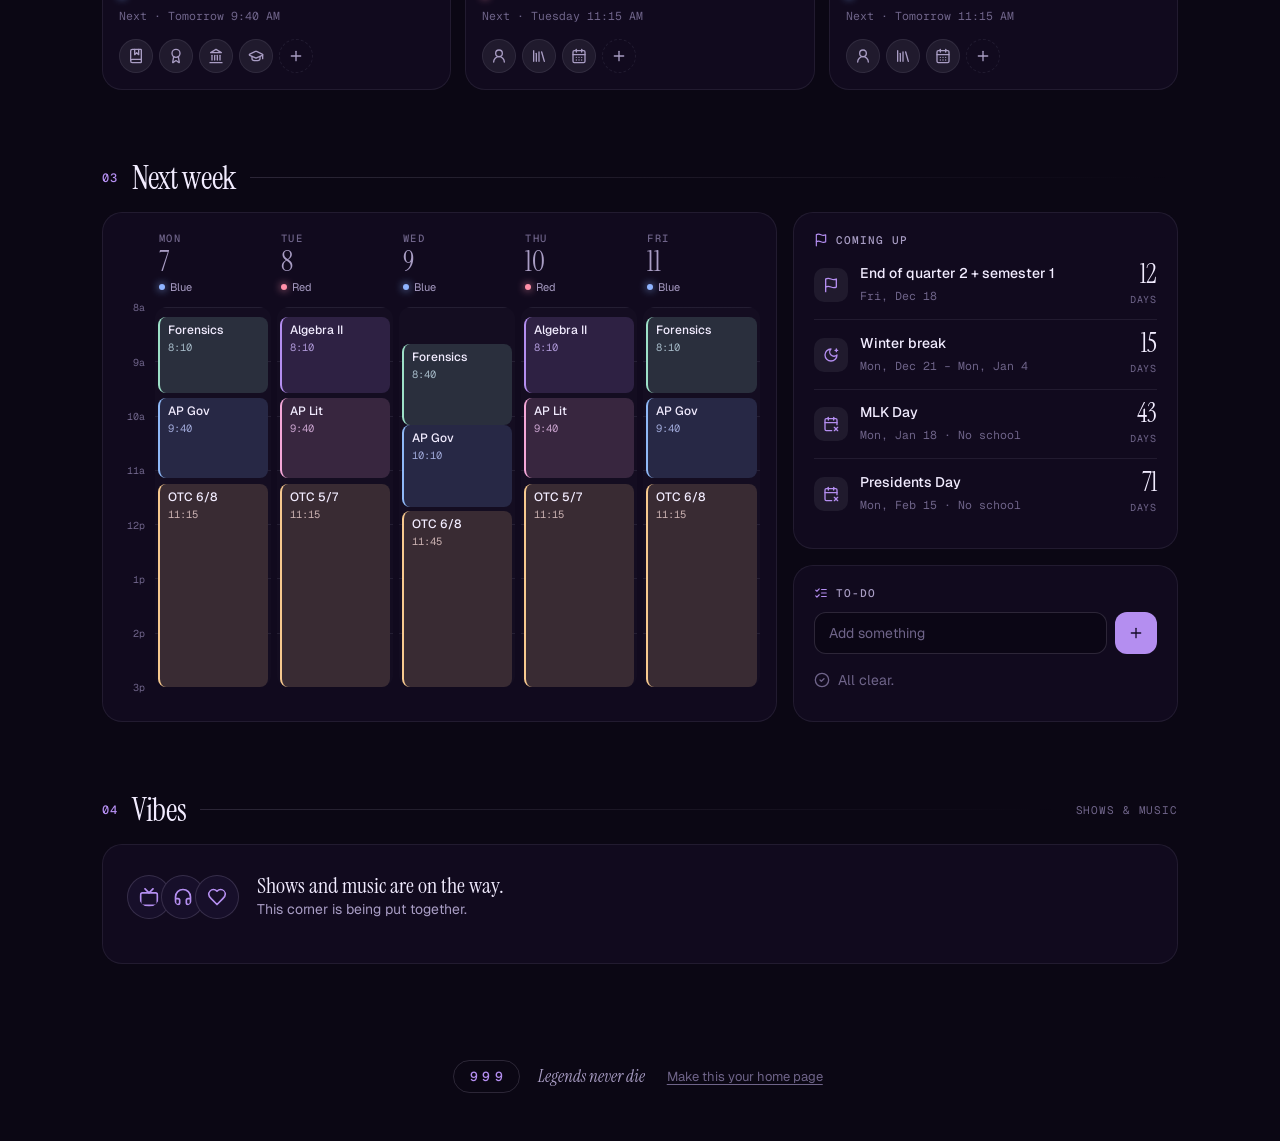
==== commit 1b49ce80: "Redesigned page + Canvas pages + docs" ====
--- a/index.html
+++ b/index.html
@@ -2,12 +2,12 @@
 <html lang="en">
 <head>
   <meta charset="utf-8">
-  <meta name="viewport" content="width=device-width, initial-scale=1">
+  <meta name="viewport" content="width=device-width, initial-scale=1, viewport-fit=cover">
   <title>• ๔คภภเкคร ฬгl๔ •</title>
-  <meta name="description" content="her hub ✿ classes, links, and vibes">
+  <meta name="description" content="Her hub: classes, shortcuts, and vibes">
   <!-- personal hub: keep it out of search engines -->
   <meta name="robots" content="noindex, nofollow">
-  <meta name="theme-color" content="#150e26">
+  <meta name="theme-color" content="#0b0714">
   <link rel="icon" href="data:image/svg+xml,%3Csvg xmlns='http://www.w3.org/2000/svg' viewBox='0 0 64 64'%3E%3Ccircle cx='32' cy='32' r='30' fill='%23b48ef0'/%3E%3Ctext x='32' y='40' font-size='22' text-anchor='middle' font-family='sans-serif' font-weight='700' fill='%23150e26'%3E999%3C/text%3E%3C/svg%3E">
 
   <!-- installable as an app (opens at ?home=1, so it counts as her home page) -->
@@ -20,67 +20,79 @@
 
   <link rel="preconnect" href="https://fonts.googleapis.com">
   <link rel="preconnect" href="https://fonts.gstatic.com" crossorigin>
-  <link href="https://fonts.googleapis.com/css2?family=Outfit:wght@300;400;500;600;700&family=Noto+Sans+Thai:wght@500;700&display=swap" rel="stylesheet">
-
-  <link rel="stylesheet" href="css/styles.css?v=3">
-  <link rel="stylesheet" href="css/vibes.css?v=3">
+  <link href="https://fonts.googleapis.com/css2?family=Geist:wght@400;500;600&family=Geist+Mono:wght@400;500&family=Instrument+Serif:ital@0;1&family=Noto+Sans+Thai:wght@600;700&display=swap" rel="stylesheet">
+
+  <link rel="stylesheet" href="css/styles.css?v=4">
+  <link rel="stylesheet" href="css/vibes.css?v=4">
 </head>
 <body>
-  <div class="sky" aria-hidden="true"></div>
-
-  <header class="top wrap">
-    <div>
-      <p class="greeting" id="greeting">hi ✿</p>
-      <h1 class="title" aria-label="dannika's world">• ๔คภภเкคร ฬгl๔ •</h1>
-    </div>
-    <div class="clock">
-      <span class="clock-time" id="clock-time">--:--</span>
+  <!-- background: live starfield (js/sky.js) + cursor glow -->
+  <canvas class="sky" id="sky" aria-hidden="true"></canvas>
+  <div class="aura" aria-hidden="true"></div>
+  <div class="mark999" aria-hidden="true">999</div>
+
+  <header class="topbar wrap">
+    <p class="greeting" id="greeting">Hi</p>
+    <div class="topbar-right">
+      <span class="day-badge" id="day-badge"></span>
       <span class="clock-date" id="clock-date"></span>
-      <span class="day-badge" id="day-badge"></span>
+      <time class="clock" id="clock"><span id="clock-time">--:--</span><span class="clock-ap" id="clock-ap"></span></time>
     </div>
   </header>
 
-  <!-- SEARCH + SHORTCUT BUBBLES: js/home.js (defaults in data/settings.js) -->
-  <section class="launch wrap" aria-label="search and shortcuts">
+  <!-- TITLE + SEARCH + SHORTCUT BUBBLES (js/home.js; defaults in data/settings.js) -->
+  <section class="launch wrap" aria-label="Search and shortcuts">
+    <h1 class="title" id="title" aria-label="Dannika's world">• ๔คภภเкคร ฬгl๔ •</h1>
     <form class="search" id="search" action="https://www.google.com/search" method="get" role="search">
-      <svg viewBox="0 0 24 24" width="20" height="20" aria-hidden="true"><circle cx="11" cy="11" r="7" fill="none" stroke="currentColor" stroke-width="2.2"/><path d="M16.5 16.5 21 21" stroke="currentColor" stroke-width="2.2" stroke-linecap="round"/></svg>
-      <input id="search-input" name="q" type="search" placeholder="search google or type a link" aria-label="search google or type a link" autocomplete="off" enterkeyhint="search">
+      <span class="search-icon" data-icon="search"></span>
+      <input id="search-input" name="q" type="search" placeholder="Search Google or type a link" aria-label="Search Google or type a link" autocomplete="off" enterkeyhint="search">
       <kbd class="search-hint" aria-hidden="true">/</kbd>
     </form>
-    <nav class="bubbles" id="bookmarks" aria-label="shortcuts"></nav>
+    <nav class="bubbles" id="bookmarks" aria-label="Shortcuts"></nav>
   </section>
 
   <main class="wrap">
-    <!-- RIGHT NOW: filled in by js/app.js from data/schedule.js -->
-    <section class="now card" id="now" aria-live="polite"></section>
-
-    <!-- MY CLASSES: Canvas-style cards with resource bubbles (js/app.js) -->
-    <section class="courses" aria-labelledby="courses-title">
-      <h2 class="section-label" id="courses-title">my classes</h2>
+    <!-- 01 RIGHT NOW (js/app.js) -->
+    <section class="sec" aria-labelledby="now-h">
+      <header class="sec-head"><span class="sec-num">01</span><h2 id="now-h">Right now</h2><span class="sec-rule"></span><span class="sec-aside" id="now-aside"></span></header>
+      <div class="now-grid">
+        <article class="hero spot" id="now" aria-live="polite"></article>
+        <figure class="dial-card spot">
+          <div class="dial" id="dial"></div>
+          <figcaption><ol class="dial-legend" id="dial-legend"></ol></figcaption>
+        </figure>
+      </div>
+    </section>
+
+    <!-- 02 CLASSES -->
+    <section class="sec" aria-labelledby="classes-h">
+      <header class="sec-head"><span class="sec-num">02</span><h2 id="classes-h">Classes</h2><span class="sec-rule"></span><button class="btn ghost sm" type="button" data-canvas=""><span data-icon="book-marked"></span>Canvas pages</button></header>
       <div class="course-grid" id="course-cards"></div>
     </section>
 
-    <div class="grid">
-      <section class="card" aria-labelledby="today-title">
-        <h2 id="today-title">today</h2>
-        <ol class="timeline" id="today-list"></ol>
-      </section>
-
-      <section class="card" aria-labelledby="todo-title">
-        <h2 id="todo-title">little list</h2>
-        <form class="todo-form" id="todo-form" autocomplete="off">
-          <input id="todo-input" type="text" placeholder="add something…" aria-label="new to-do" maxlength="140">
-          <button class="btn" type="submit">add</button>
-        </form>
-        <ul class="todo-list" id="todo-list"></ul>
-      </section>
-
-      <section class="card span-all" aria-labelledby="week-title">
-        <h2 id="week-title">this week</h2>
-        <div class="week-grid" id="week"></div>
-        <ul class="coming-up" id="coming-up" aria-label="coming up"></ul>
-      </section>
-    </div>
+    <!-- 03 THIS WEEK + COMING UP + TO-DO -->
+    <section class="sec" aria-labelledby="week-title">
+      <header class="sec-head"><span class="sec-num">03</span><h2 id="week-title">This week</h2><span class="sec-rule"></span></header>
+      <div class="week-layout">
+        <div class="panel week-panel">
+          <div class="wk" id="week"></div>
+        </div>
+        <div class="side">
+          <div class="panel spot">
+            <h3 class="panel-h"><span data-icon="flag"></span>Coming up</h3>
+            <ul class="coming-up" id="coming-up"></ul>
+          </div>
+          <div class="panel spot">
+            <h3 class="panel-h"><span data-icon="list-checks"></span>To-do</h3>
+            <form class="todo-form" id="todo-form" autocomplete="off">
+              <input id="todo-input" type="text" placeholder="Add something" aria-label="New to-do" maxlength="140">
+              <button class="icon-btn solid" type="submit" aria-label="Add to-do"><span data-icon="plus"></span></button>
+            </form>
+            <ul class="todo-list" id="todo-list"></ul>
+          </div>
+        </div>
+      </div>
+    </section>
 
     <!-- =====================================================================
          VIBES — shows + music
@@ -88,49 +100,49 @@
          - Put content in data/vibes.js, rendering in js/vibes.js, styles in css/vibes.css.
          - You may change anything INSIDE this <section>. Don't edit outside it.
          ===================================================================== -->
-    <section class="vibes card" id="vibes" aria-labelledby="vibes-title">
-      <h2 id="vibes-title">vibes ✿ shows &amp; music</h2>
-      <div id="vibes-root"></div>
+    <section class="sec vibes" id="vibes" aria-labelledby="vibes-title">
+      <header class="sec-head"><span class="sec-num">04</span><h2 id="vibes-title">Vibes</h2><span class="sec-rule"></span><span class="sec-aside">Shows &amp; music</span></header>
+      <div class="panel" id="vibes-root"></div>
     </section>
     <!-- ======================= END VIBES ================================== -->
   </main>
 
-  <footer class="foot">
-    <span class="nine">999</span>
-    <span>legends never die ✿ made with love, just for you</span>
-    <button class="link-btn" type="button" data-action="home-setup">make this your home page</button>
+  <footer class="foot wrap">
+    <button class="nine" id="nine" type="button" aria-label="999: make it rain shooting stars">999</button>
+    <span class="foot-line">Legends never die</span>
+    <button class="link-btn" type="button" data-action="home-setup">Make this your home page</button>
   </footer>
 
   <!-- "make this your home page" popup (js/home.js) -->
   <dialog class="modal" id="home-dialog" aria-labelledby="home-title">
-    <button class="modal-x" type="button" data-close aria-label="close">×</button>
-    <p class="modal-kicker">✿ quick setup</p>
-    <h2 id="home-title">make this your home page</h2>
-    <p class="modal-lead">so your classes are the first thing you see every time you open chrome.</p>
+    <button class="modal-x" type="button" data-close aria-label="Close"><span data-icon="x"></span></button>
+    <p class="modal-kicker">Quick setup</p>
+    <h2 id="home-title">Make this your home page</h2>
+    <p class="modal-lead">So your classes are the first thing you see every time you open Chrome.</p>
 
     <div class="copy-row">
-      <input id="home-url" type="text" readonly aria-label="your home page link">
-      <button class="btn" type="button" id="copy-home">copy link</button>
-    </div>
-
-    <div class="tabs" role="tablist" aria-label="your device">
-      <button class="tab" type="button" role="tab" data-tab="computer" aria-controls="panel-computer">💻 computer</button>
-      <button class="tab" type="button" role="tab" data-tab="android" aria-controls="panel-android">🤖 android</button>
-      <button class="tab" type="button" role="tab" data-tab="iphone" aria-controls="panel-iphone">📱 iphone</button>
+      <input id="home-url" type="text" readonly aria-label="Your home page link">
+      <button class="btn" type="button" id="copy-home"><span data-icon="copy"></span><span class="copy-label">Copy link</span></button>
+    </div>
+
+    <div class="tabs" role="tablist" aria-label="Your device">
+      <button class="tab" type="button" role="tab" data-tab="computer" aria-controls="panel-computer"><span data-icon="monitor"></span>Computer</button>
+      <button class="tab" type="button" role="tab" data-tab="android" aria-controls="panel-android"><span data-icon="smartphone"></span>Android</button>
+      <button class="tab" type="button" role="tab" data-tab="iphone" aria-controls="panel-iphone"><span data-icon="smartphone"></span>iPhone</button>
     </div>
 
     <div class="tab-panel" id="panel-computer" role="tabpanel" data-panel="computer">
       <ol class="steps">
-        <li>Hit <b>copy link</b> up top.</li>
+        <li>Hit <b>Copy link</b> above.</li>
         <li>In Chrome, click <b>⋮</b> (top right) → <b>Settings</b>.</li>
         <li>Click <b>On startup</b> → <b>Open a specific page or set of pages</b> → <b>Add a new page</b> → paste → <b>Add</b>.</li>
-        <li>Then click <b>Appearance</b> → turn on <b>Show home button</b> → click the box under it and paste the link there too. Now the 🏠 button brings you back here.</li>
+        <li>Then click <b>Appearance</b> → turn on <b>Show home button</b> → click the box under it and paste the link there too. Now the home button brings you back here.</li>
       </ol>
     </div>
 
     <div class="tab-panel" id="panel-android" role="tabpanel" data-panel="android" hidden>
       <ol class="steps">
-        <li>Hit <b>copy link</b> up top.</li>
+        <li>Hit <b>Copy link</b> above.</li>
         <li>In Chrome, tap <b>⋮</b> (top right) → <b>Settings</b> → <b>Homepage</b>.</li>
         <li>Turn it on, tap <b>Enter custom web address</b>, and paste the link.</li>
         <li>Want an app icon too? Tap <b>⋮</b> → <b>Add to Home screen</b> → <b>Install</b>.</li>
@@ -140,39 +152,76 @@
     <div class="tab-panel" id="panel-iphone" role="tabpanel" data-panel="iphone" hidden>
       <p class="steps-note">iPhone Chrome doesn't have a home page setting, so turn it into an app instead:</p>
       <ol class="steps">
-        <li>Tap <b>open home link</b> below.</li>
-        <li>Tap the share button (<b>□↑</b>). In Chrome it's in the address bar, in Safari it's at the bottom.</li>
+        <li>Tap <b>Open home link</b> below.</li>
+        <li>Tap the share button. In Chrome it's in the address bar, in Safari it's at the bottom.</li>
         <li>Tap <b>Add to Home Screen</b> → <b>Add</b>.</li>
-        <li>Open it from the new icon on your home screen ✿</li>
-      </ol>
-      <a class="btn btn-block" id="home-link" href="?home=1">open home link</a>
+        <li>Open it from the new icon on your home screen.</li>
+      </ol>
+      <a class="btn btn-block" id="home-link" href="?home=1">Open home link <span data-icon="arrow-right"></span></a>
     </div>
 
     <div class="modal-actions">
-      <button class="ghost" type="button" data-close>maybe later</button>
-      <button class="link-btn" type="button" id="home-never">don't ask again</button>
+      <button class="btn ghost" type="button" data-close>Maybe later</button>
+      <button class="link-btn" type="button" id="home-never">Don't ask again</button>
     </div>
   </dialog>
 
   <!-- add / remove shortcut bubbles (js/home.js) -->
   <dialog class="modal" id="shortcut-dialog" aria-labelledby="shortcut-title">
-    <button class="modal-x" type="button" data-close aria-label="close">×</button>
-    <h2 id="shortcut-title">add a shortcut</h2>
+    <button class="modal-x" type="button" data-close aria-label="Close"><span data-icon="x"></span></button>
+    <p class="modal-kicker">Shortcuts</p>
+    <h2 id="shortcut-title">Your shortcuts</h2>
     <form class="shortcut-form" id="shortcut-form" autocomplete="off">
-      <label>name <input id="sc-name" type="text" required maxlength="24" placeholder="youtube"></label>
-      <label>link <input id="sc-url" type="text" required placeholder="youtube.com" inputmode="url"></label>
-      <button class="btn" type="submit">add shortcut</button>
+      <label>Name <input id="sc-name" type="text" required maxlength="24" placeholder="YouTube"></label>
+      <label>Link <input id="sc-url" type="text" required placeholder="youtube.com" inputmode="url"></label>
+      <button class="btn" type="submit"><span data-icon="plus"></span>Add shortcut</button>
     </form>
-    <h3 class="modal-sub">your shortcuts</h3>
+    <div class="modal-sub-row"><h3 class="modal-sub">On your page</h3><button class="link-btn" type="button" id="sc-restore" hidden>Bring back removed ones</button></div>
     <ul class="sc-list" id="sc-list"></ul>
   </dialog>
 
+  <!-- link each class to its Canvas page (js/canvas.js) -->
+  <dialog class="modal modal-wide" id="canvas-dialog" aria-labelledby="canvas-title">
+    <button class="modal-x" type="button" data-close aria-label="Close"><span data-icon="x"></span></button>
+    <p class="modal-kicker">Canvas</p>
+    <h2 id="canvas-title">Link your Canvas pages</h2>
+    <p class="modal-lead">Each class gets a button that opens its own Canvas page.</p>
+
+    <p class="found-banner" id="canvas-found" hidden></p>
+
+    <section class="finder">
+      <div class="finder-head">
+        <span class="finder-i" data-icon="sparkles"></span>
+        <div><b>Find them for me</b><span>Websites can't look through your laptop, but this button can read your class list straight from Canvas and fill everything in.</span></div>
+      </div>
+      <ol class="steps">
+        <li>Drag this to your bookmarks bar: <a class="bookmarklet" id="bookmarklet" href="#" title="Drag me to your bookmarks bar"><span data-icon="sparkles"></span>Find my classes</a><small class="hint" id="bookmarklet-hint">Can't see the bar? Press <kbd>Ctrl</kbd>+<kbd>Shift</kbd>+<kbd>B</kbd>.</small></li>
+        <li><a href="https://springfieldpublicschools.instructure.com" target="_blank" rel="noopener">Open Canvas</a> and sign in.</li>
+        <li>Click <b>Find my classes</b> in the bookmarks bar. You'll come right back here with your classes matched.</li>
+      </ol>
+    </section>
+
+    <form id="canvas-form" autocomplete="off" novalidate>
+      <h3 class="modal-sub">Or paste the links</h3>
+      <div class="cv-rows" id="canvas-rows"></div>
+      <div class="modal-actions">
+        <button class="btn ghost" type="button" data-close>Cancel</button>
+        <button class="btn" type="submit"><span data-icon="check"></span>Save</button>
+      </div>
+    </form>
+  </dialog>
+
   <!-- plain scripts (no modules) so this also works when opened straight from a folder -->
-  <script src="data/settings.js?v=3"></script>
-  <script src="data/schedule.js?v=3"></script>
-  <script src="data/vibes.js?v=3"></script>
-  <script src="js/app.js?v=3"></script>
-  <script src="js/home.js?v=3"></script>
-  <script src="js/vibes.js?v=3"></script>
+  <script src="data/settings.js?v=4"></script>
+  <script src="data/schedule.js?v=4"></script>
+  <script src="data/vibes.js?v=4"></script>
+  <script src="js/icons.js?v=4"></script>
+  <script src="js/core.js?v=4"></script>
+  <script src="js/sky.js?v=4"></script>
+  <script src="js/fx.js?v=4"></script>
+  <script src="js/app.js?v=4"></script>
+  <script src="js/home.js?v=4"></script>
+  <script src="js/canvas.js?v=4"></script>
+  <script src="js/vibes.js?v=4"></script>
 </body>
 </html>
--- a/css/styles.css
+++ b/css/styles.css
@@ -1,647 +1,972 @@
 /* ============================================================================
-   • ๔คภภเкคร ฬгl๔ • — main styles
-   Her purple lives in --wrld. Change it there and the whole site follows.
+   • ๔คภภเкคร ฬгl๔ • — styles
+   Her lavender lives in --wrld. Change it there and the whole site follows.
+   Type: Geist (UI), Geist Mono (times + labels), Instrument Serif (headlines).
    ============================================================================ */
 
+@property --ang { syntax: "<angle>"; inherits: false; initial-value: 0deg; }
+
 :root {
-  --wrld: #b48ef0;        /* her lavender, the main color */
-  --wrld-soft: #d6c2f8;
+  /* color */
+  --wrld: #b48ef0;          /* her lavender, the main color */
+  --wrld-soft: #d7c4fb;
   --wrld-deep: #7b55c7;
-  --pink: #f4a7d8;
-
-  --bg: #150e26;
-  --text: #f3edff;
-  --muted: #b9acd8;
-  --card: rgba(255, 255, 255, 0.055);
-  --card-border: rgba(214, 194, 248, 0.16);
-  --surface: rgba(255, 255, 255, 0.045);
-
-  --radius: 22px;
-  --radius-sm: 14px;
-  --font: "Outfit", system-ui, -apple-system, "Segoe UI", sans-serif;
-  --font-title: "Noto Sans Thai", "Outfit", system-ui, sans-serif;
+  --pink: #f2a7d6;
+  --bg: #0b0714;
+  --text: #f2ecff;
+  --muted: #a99dc4;
+  --faint: #6f6489;
+  --line: rgba(232, 220, 255, 0.08);
+  --line-2: rgba(232, 220, 255, 0.15);
+  --surface: rgba(255, 255, 255, 0.035);
+  --surface-2: rgba(255, 255, 255, 0.065);
+  --card: rgba(19, 12, 34, 0.82);
+  --card-border: var(--line);
+  --ink: #150c28;           /* text on lavender */
+
+  /* shape + type */
+  --radius: 20px;
+  --radius-sm: 12px;
+  --font: "Geist", ui-sans-serif, system-ui, -apple-system, "Segoe UI", sans-serif;
+  --mono: "Geist Mono", ui-monospace, "SFMono-Regular", Consolas, monospace;
+  --serif: "Instrument Serif", ui-serif, Georgia, serif;
+  --font-title: "Noto Sans Thai", var(--font);
+  --ease: cubic-bezier(0.2, 0.8, 0.2, 1);
 }
 
 * { box-sizing: border-box; }
-html { color-scheme: dark; }
+html { color-scheme: dark; -webkit-text-size-adjust: 100%; }
 
 body {
+  position: relative;
   margin: 0;
   min-height: 100vh;
-  font-family: var(--font);
+  overflow-x: hidden;
+  font: 400 15px/1.5 var(--font);
   color: var(--text);
-  background: var(--bg);
-  line-height: 1.5;
+  background:
+    radial-gradient(1200px 700px at 80% -10%, rgba(123, 85, 199, 0.32), transparent 60%),
+    radial-gradient(900px 600px at -10% 20%, rgba(242, 167, 214, 0.09), transparent 60%),
+    radial-gradient(1000px 700px at 50% 120%, rgba(90, 60, 170, 0.35), transparent 60%),
+    var(--bg);
+  background-attachment: fixed;
   -webkit-font-smoothing: antialiased;
-  overflow-x: hidden;
 }
 
 a { color: inherit; }
-code { font-size: 0.9em; color: var(--wrld-soft); }
-
-:focus-visible { outline: 2px solid var(--wrld-soft); outline-offset: 2px; border-radius: 8px; }
-
-/* ---------- background: purple night sky + 999 ---------- */
-.sky {
+code { font: 0.9em var(--mono); color: var(--wrld-soft); }
+::selection { background: rgba(180, 142, 240, 0.35); }
+:focus-visible { outline: 2px solid var(--wrld-soft); outline-offset: 3px; border-radius: 8px; }
+
+.i { display: block; width: 18px; height: 18px; flex: none; }
+[data-icon] { display: inline-grid; place-items: center; }
+.sr-only { position: absolute; width: 1px; height: 1px; padding: 0; margin: -1px; overflow: hidden; clip: rect(0 0 0 0); white-space: nowrap; border: 0; }
+
+/* ---------- background layers ---------- */
+.sky { position: fixed; inset: 0; z-index: 0; pointer-events: none; }
+.aura {
   position: fixed;
   inset: 0;
-  z-index: -1;
-  overflow: hidden;
-  background:
-    radial-gradient(1100px 600px at 85% -10%, rgba(180, 142, 240, 0.38), transparent 60%),
-    radial-gradient(900px 520px at -10% 35%, rgba(244, 167, 216, 0.14), transparent 60%),
-    radial-gradient(900px 600px at 50% 115%, rgba(123, 85, 199, 0.4), transparent 60%),
-    linear-gradient(180deg, #1c1336, #140d24 55%, #100a1d);
-}
-.sky::before {
-  content: "";
-  position: absolute;
-  inset: 0;
-  background-image:
-    radial-gradient(1.2px 1.2px at 12% 18%, #fff, transparent),
-    radial-gradient(1px 1px at 28% 62%, #e9dcff, transparent),
-    radial-gradient(1.4px 1.4px at 46% 30%, #fff, transparent),
-    radial-gradient(1px 1px at 63% 76%, #f4d4ec, transparent),
-    radial-gradient(1.2px 1.2px at 78% 44%, #fff, transparent),
-    radial-gradient(1px 1px at 90% 12%, #e9dcff, transparent),
-    radial-gradient(1px 1px at 6% 86%, #fff, transparent),
-    radial-gradient(1.3px 1.3px at 54% 92%, #e9dcff, transparent);
-  background-size: 520px 520px;
-  opacity: 0.55;
-  animation: twinkle 6s ease-in-out infinite alternate;
-}
-.sky::after {
-  content: "999";
-  position: absolute;
-  right: -3vw;
-  bottom: -7vw;
-  font: 700 clamp(180px, 34vw, 460px) / 1 var(--font);
-  letter-spacing: -0.05em;
+  z-index: 0;
+  pointer-events: none;
+  opacity: 0;
+  background: radial-gradient(520px circle at var(--mx, 50%) var(--my, 30%), rgba(180, 142, 240, 0.11), transparent 65%);
+  transition: opacity 0.6s ease;
+}
+.has-cursor .aura { opacity: 1; }
+.mark999 {
+  position: fixed;
+  right: -2vw;
+  bottom: -6vw;
+  z-index: 0;
+  pointer-events: none;
+  font: 600 clamp(180px, 30vw, 420px)/1 var(--font);
+  letter-spacing: -0.06em;
   color: transparent;
-  -webkit-text-stroke: 1.5px rgba(214, 194, 248, 0.09);
-}
-@keyframes twinkle { from { opacity: 0.35; } to { opacity: 0.7; } }
+  -webkit-text-stroke: 1px rgba(215, 196, 251, 0.07);
+}
+.topbar, .launch, main, .foot { position: relative; z-index: 1; }
 
 /* ---------- layout ---------- */
-.wrap { max-width: 1100px; margin: 0 auto; padding: 0 16px; }
-@media (min-width: 720px) { .wrap { padding: 0 28px; } }
-
-.top {
+.wrap { width: 100%; max-width: 1140px; margin: 0 auto; padding: 0 16px; }
+@media (min-width: 720px) { .wrap { padding: 0 32px; } }
+
+/* entrance */
+@keyframes rise { from { opacity: 0; transform: translateY(14px); } }
+.topbar, .title, .search, .bubbles, .sec { animation: rise 0.8s var(--ease) both; }
+.title { animation-delay: 60ms; }
+.search { animation-delay: 140ms; }
+.bubbles { animation-delay: 200ms; }
+.sec { animation-delay: 280ms; }
+
+/* ---------- top bar ---------- */
+.topbar {
   display: flex;
   flex-wrap: wrap;
+  align-items: center;
   justify-content: space-between;
-  align-items: flex-end;
-  gap: 16px;
-  padding-top: 32px;
-}
-.greeting { margin: 0 0 4px; color: var(--muted); font-size: 15px; }
+  gap: 10px 20px;
+  padding-top: 22px;
+}
+.greeting { margin: 0; font: 400 22px/1.2 var(--serif); color: var(--muted); }
+.greeting em { color: var(--text); }
+.topbar-right { display: flex; flex-wrap: wrap; align-items: center; gap: 10px 16px; }
+.clock-date { font-size: 13px; color: var(--muted); }
+.clock { display: inline-flex; align-items: baseline; gap: 4px; font: 500 15px var(--mono); font-variant-numeric: tabular-nums; }
+.clock-ap { font-size: 11px; color: var(--muted); }
+.day-badge:empty { display: none; }
+
+.dot { display: inline-block; flex: none; width: 7px; height: 7px; border-radius: 50%; background: var(--d, var(--wrld)); box-shadow: 0 0 8px var(--d, var(--wrld)); }
+.type-pill {
+  --d: var(--wrld);
+  display: inline-flex;
+  align-items: center;
+  gap: 7px;
+  height: 28px;
+  padding: 0 12px;
+  border-radius: 99px;
+  border: 1px solid color-mix(in srgb, var(--d) 40%, transparent);
+  background: color-mix(in srgb, var(--d) 12%, transparent);
+  color: var(--text);
+  font: 500 12px var(--font);
+  white-space: nowrap;
+}
+button.type-pill { cursor: pointer; transition: background 0.2s; }
+button.type-pill:hover { background: color-mix(in srgb, var(--d) 24%, transparent); }
+.type-pill .flip-i { width: 12px; height: 12px; opacity: 0.55; }
+.type-pill.off { --d: #8b80a6; }
+
+/* ---------- title + search + bubbles ---------- */
+.launch { display: flex; flex-direction: column; align-items: center; gap: 22px; padding-top: clamp(36px, 8vh, 80px); }
+
 .title {
   margin: 0;
-  font-family: var(--font-title);
-  font-size: clamp(30px, 7vw, 56px);
-  font-weight: 700;
-  line-height: 1.15;
-  letter-spacing: 0.02em;
-  background: linear-gradient(90deg, var(--wrld-soft), var(--wrld) 45%, var(--pink));
-  -webkit-background-clip: text;
-  background-clip: text;
-  color: transparent;
-  filter: drop-shadow(0 0 22px rgba(180, 142, 240, 0.45));
-}
-.clock { display: flex; flex-direction: column; align-items: flex-end; }
-.clock-time { font-size: 28px; font-weight: 600; font-variant-numeric: tabular-nums; line-height: 1.1; }
-.clock-date { color: var(--muted); font-size: 14px; }
-.day-badge:empty { display: none; }
-.day-badge { margin-top: 8px; }
-@media (max-width: 560px) { .clock { align-items: flex-start; } }
-
-/* red / blue day */
-.dot { display: inline-block; width: 9px; height: 9px; margin: 0 6px 0 2px; border-radius: 50%; background: var(--d); box-shadow: 0 0 8px var(--d); vertical-align: 1px; }
-.day-pill {
-  --d: var(--wrld);
-  display: inline-flex;
-  align-items: center;
-  padding: 5px 12px;
-  border-radius: 999px;
-  border: 1px solid color-mix(in srgb, var(--d) 50%, transparent);
-  background: color-mix(in srgb, var(--d) 16%, transparent);
-  color: var(--text);
-  font: inherit;
-  font-size: 13px;
-  font-weight: 600;
-}
-button.day-pill { cursor: pointer; }
-button.day-pill:hover { background: color-mix(in srgb, var(--d) 28%, transparent); }
-.day-pill .flip { margin-left: 6px; opacity: 0.55; font-weight: 400; }
-.h-sub { margin-left: 8px; font-weight: 500; letter-spacing: 0.04em; text-transform: none; color: var(--muted); }
-.sr-only { position: absolute; width: 1px; height: 1px; padding: 0; margin: -1px; overflow: hidden; clip: rect(0 0 0 0); white-space: nowrap; border: 0; }
-
-.card {
-  background: var(--card);
-  border: 1px solid var(--card-border);
-  border-radius: var(--radius);
-  padding: 20px;
-  backdrop-filter: blur(14px);
-  -webkit-backdrop-filter: blur(14px);
-  box-shadow: 0 12px 40px rgba(0, 0, 0, 0.25);
-}
-.card h2 {
-  margin: 0 0 14px;
-  font-size: 13px;
-  font-weight: 600;
-  letter-spacing: 0.14em;
-  text-transform: uppercase;
+  font: 700 clamp(38px, 8.4vw, 86px)/1.05 var(--font-title);
+  letter-spacing: 0.01em;
+  text-align: center;
   color: var(--wrld-soft);
-}
-
-.grid { display: grid; gap: 18px; margin-top: 24px; grid-template-columns: 1fr; }
-@media (min-width: 860px) { .grid { grid-template-columns: 1.15fr 1fr; } }
-.span-all { grid-column: 1 / -1; }
-
-/* ---------- google search + shortcut bubbles ---------- */
-.launch { display: grid; justify-items: center; gap: 18px; margin-top: 28px; }
+  text-shadow: 0 0 48px rgba(180, 142, 240, 0.35);
+  cursor: default;
+  user-select: none;
+}
+.title .ch { display: inline-block; animation: rise 0.7s var(--ease) both; animation-delay: calc(120ms + var(--i) * 35ms); }
+.title .bullet { opacity: 0.6; }
+.title.wave .ch { animation: wave 0.7s var(--ease) both; animation-delay: calc(var(--i) * 40ms); }
+@keyframes wave {
+  0%, 100% { transform: none; }
+  35% { transform: translateY(-14px) rotate(-4deg); text-shadow: 0 10px 30px rgba(242, 167, 214, 0.6); }
+  70% { transform: translateY(2px); }
+}
+
 .search {
+  position: relative;
+  isolation: isolate;
   display: flex;
   align-items: center;
   gap: 12px;
   width: min(100%, 640px);
-  height: 54px;
-  padding: 0 18px;
+  height: 58px;
+  padding: 0 18px 0 20px;
   border-radius: 999px;
-  border: 1px solid var(--card-border);
-  background: rgba(255, 255, 255, 0.07);
-  backdrop-filter: blur(14px);
-  -webkit-backdrop-filter: blur(14px);
-  box-shadow: 0 8px 30px rgba(0, 0, 0, 0.25);
-  transition: border-color 0.15s ease, box-shadow 0.15s ease;
-}
-.search:focus-within {
-  border-color: var(--wrld);
-  box-shadow: 0 0 0 4px color-mix(in srgb, var(--wrld) 22%, transparent), 0 8px 30px rgba(0, 0, 0, 0.3);
-}
-.search svg { flex: none; width: 20px; height: 20px; color: var(--wrld-soft); }
+  border: 1px solid var(--line-2);
+  background: rgba(17, 11, 31, 0.85);
+  box-shadow: 0 1px 0 rgba(255, 255, 255, 0.04) inset, 0 20px 50px -24px rgba(0, 0, 0, 0.8);
+  transition: box-shadow 0.4s var(--ease), border-color 0.3s;
+}
+.search::before {
+  content: "";
+  position: absolute;
+  inset: -1px;
+  z-index: -1;
+  padding: 1.5px;
+  border-radius: inherit;
+  background: conic-gradient(from var(--ang), var(--wrld), var(--pink), #8fb4ff, var(--wrld));
+  -webkit-mask: linear-gradient(#000 0 0) content-box, linear-gradient(#000 0 0);
+  -webkit-mask-composite: xor;
+  mask-composite: exclude;
+  opacity: 0;
+  transition: opacity 0.4s;
+  animation: spin 5s linear infinite;
+}
+@keyframes spin { to { --ang: 360deg; } }
+.search:focus-within { border-color: transparent; box-shadow: 0 0 0 6px rgba(180, 142, 240, 0.08), 0 24px 70px -20px rgba(180, 142, 240, 0.45); }
+.search:focus-within::before { opacity: 1; }
+.search-icon { color: var(--muted); }
+.search-icon .i { width: 20px; height: 20px; }
 .search input {
   flex: 1;
   min-width: 0;
+  height: 100%;
   border: 0;
   outline: none;
   background: none;
   color: var(--text);
-  font: inherit;
-  font-size: 16px;
-}
-.search input::placeholder { color: var(--muted); }
-.search input::-webkit-search-cancel-button { filter: invert(0.8); }
-.search-hint {
-  padding: 1px 8px;
-  border: 1px solid var(--card-border);
-  border-radius: 6px;
-  color: var(--muted);
-  font: 12px var(--font);
-}
+  font: 400 16px var(--font);
+}
+.search input::placeholder { color: var(--faint); }
+.search input::-webkit-search-cancel-button { filter: invert(0.75); }
+.search-hint { padding: 2px 8px; border: 1px solid var(--line-2); border-radius: 6px; color: var(--faint); font: 12px var(--mono); }
 @media (hover: none) { .search-hint { display: none; } }
 
-.bubbles { display: flex; flex-wrap: wrap; justify-content: center; gap: 10px 4px; width: min(100%, 780px); }
+.bubbles { display: flex; flex-wrap: wrap; justify-content: center; gap: 4px 0; max-width: 780px; }
 .bubble {
   display: flex;
   flex-direction: column;
   align-items: center;
-  gap: 7px;
+  gap: 8px;
   width: 84px;
-  padding: 8px 4px;
+  padding: 10px 4px 8px;
   border: 0;
   border-radius: 16px;
   background: none;
-  color: var(--text);
-  font: inherit;
+  color: var(--muted);
+  font: 500 12px var(--font);
   text-decoration: none;
   cursor: pointer;
-  transition: background 0.15s ease;
-}
-.bubble:hover { background: rgba(255, 255, 255, 0.06); }
+  transition: color 0.2s;
+}
 .bubble-icon {
   display: grid;
   place-items: center;
   width: 50px;
   height: 50px;
   border-radius: 50%;
-  border: 1px solid var(--card-border);
-  background: color-mix(in srgb, var(--wrld) 16%, rgba(255, 255, 255, 0.06));
-  font-size: 22px;
-  transition: transform 0.15s ease, box-shadow 0.15s ease;
-}
-.bubble:hover .bubble-icon { transform: translateY(-2px); box-shadow: 0 0 18px color-mix(in srgb, var(--wrld) 45%, transparent); }
-.bubble-icon img { width: 26px; height: 26px; border-radius: 6px; }
-.bubble-label { max-width: 100%; overflow: hidden; font-size: 12px; text-overflow: ellipsis; white-space: nowrap; }
-.bubble.add .bubble-icon { border-style: dashed; background: transparent; color: var(--wrld-soft); font-size: 24px; font-weight: 300; }
+  border: 1px solid var(--line);
+  background: rgba(255, 255, 255, 0.05);
+  color: var(--text);
+  transition: transform 0.35s var(--ease), border-color 0.25s, background 0.25s, box-shadow 0.35s;
+}
+.bubble-icon img { width: 24px; height: 24px; border-radius: 5px; }
+.bubble-icon .i { width: 20px; height: 20px; }
+.bubble:hover { color: var(--text); }
+.bubble:hover .bubble-icon {
+  transform: translateY(-4px);
+  border-color: rgba(180, 142, 240, 0.5);
+  background: rgba(180, 142, 240, 0.12);
+  box-shadow: 0 14px 30px -12px rgba(180, 142, 240, 0.7);
+}
+.bubble-label { max-width: 100%; overflow: hidden; text-overflow: ellipsis; white-space: nowrap; }
+.bubble.add .bubble-icon { border-style: dashed; border-color: var(--line-2); background: transparent; color: var(--muted); }
 @media (max-width: 480px) {
-  .bubble { width: 70px; }
+  .bubble { width: 72px; }
   .bubble-icon { width: 46px; height: 46px; }
 }
+
+/* ---------- sections ---------- */
+.sec { margin-top: 72px; scroll-margin-top: 20px; }
+.sec-head { display: flex; align-items: center; gap: 14px; margin-bottom: 18px; }
+.sec-num { font: 500 12px var(--mono); letter-spacing: 0.08em; color: var(--wrld); }
+.sec-head h2 { margin: 0; font: 400 32px/1 var(--serif); letter-spacing: -0.01em; white-space: nowrap; }
+.sec-rule { flex: 1; height: 1px; background: linear-gradient(90deg, var(--line-2), transparent); }
+.sec-aside { font: 11px var(--mono); letter-spacing: 0.08em; text-transform: uppercase; color: var(--faint); white-space: nowrap; }
+@media (max-width: 480px) { .sec { margin-top: 56px; } .sec-head h2 { font-size: 28px; } .sec-aside { display: none; } }
+
+.panel { padding: 20px; border-radius: var(--radius); border: 1px solid var(--line); background: var(--card); }
+.panel-h { display: flex; align-items: center; gap: 8px; margin: 0 0 12px; font: 500 11px var(--mono); letter-spacing: 0.1em; text-transform: uppercase; color: var(--muted); }
+.panel-h .i { width: 14px; height: 14px; color: var(--wrld); }
+.empty { display: flex; align-items: center; gap: 8px; padding: 10px 0; list-style: none; color: var(--faint); font-size: 14px; }
+.empty .i { width: 16px; height: 16px; }
+
+/* cursor-following light on cards (js/fx.js sets --sx/--sy) */
+.spot { position: relative; isolation: isolate; }
+.spot::before, .spot::after {
+  content: "";
+  position: absolute;
+  inset: 0;
+  border-radius: inherit;
+  pointer-events: none;
+  opacity: 0;
+  transition: opacity 0.4s;
+}
+.spot::before {
+  z-index: -1;
+  background: radial-gradient(380px circle at var(--sx, 50%) var(--sy, 50%), color-mix(in srgb, var(--c, var(--wrld)) 13%, transparent), transparent 65%);
+}
+.spot::after {
+  padding: 1px;
+  background: radial-gradient(260px circle at var(--sx, 50%) var(--sy, 50%), color-mix(in srgb, var(--c, var(--wrld)) 75%, transparent), transparent 65%);
+  -webkit-mask: linear-gradient(#000 0 0) content-box, linear-gradient(#000 0 0);
+  -webkit-mask-composite: xor;
+  mask-composite: exclude;
+}
+.spot:hover::before, .spot:hover::after { opacity: 1; }
+
+/* ---------- buttons ---------- */
+.btn {
+  display: inline-flex;
+  align-items: center;
+  justify-content: center;
+  gap: 8px;
+  height: 42px;
+  padding: 0 16px;
+  border: 1px solid transparent;
+  border-radius: 12px;
+  background: var(--wrld);
+  color: var(--ink);
+  font: 600 14px var(--font);
+  text-decoration: none;
+  white-space: nowrap;
+  cursor: pointer;
+  transition: background 0.2s, transform 0.2s var(--ease), box-shadow 0.3s;
+}
+.btn .i { width: 16px; height: 16px; }
+.btn:hover { background: var(--wrld-soft); transform: translateY(-1px); box-shadow: 0 12px 30px -12px rgba(180, 142, 240, 0.8); }
+.btn.ghost { background: transparent; border-color: var(--line-2); color: var(--text); box-shadow: none; }
+.btn.ghost:hover { background: var(--surface-2); }
+.btn.sm { height: 30px; padding: 0 10px; border-radius: 9px; font-size: 12px; }
+.btn.sm .i { width: 13px; height: 13px; }
+.btn-block { display: flex; width: 100%; margin-top: 16px; }
+.icon-btn {
+  display: grid;
+  place-items: center;
+  flex: none;
+  width: 34px;
+  height: 34px;
+  border-radius: 10px;
+  border: 1px solid transparent;
+  background: transparent;
+  color: var(--muted);
+  cursor: pointer;
+  transition: background 0.2s, color 0.2s;
+}
+.icon-btn .i { width: 16px; height: 16px; }
+.icon-btn:hover { background: var(--surface-2); color: var(--text); }
+.icon-btn.solid { width: 42px; height: 42px; border-radius: 12px; background: var(--wrld); color: var(--ink); }
+.icon-btn.solid:hover { background: var(--wrld-soft); }
+.link-btn { padding: 4px; border: 0; background: none; color: var(--faint); font: 13px var(--font); text-decoration: underline; text-underline-offset: 3px; cursor: pointer; }
+.link-btn:hover { color: var(--text); }
+
+/* ---------- 01 right now ---------- */
+.now-grid { display: grid; gap: 16px; grid-template-columns: minmax(0, 1fr); }
+@media (min-width: 920px) { .now-grid { grid-template-columns: minmax(0, 1.5fr) minmax(330px, 1fr); } }
+
+.hero {
+  --c: var(--wrld);
+  overflow: hidden;
+  min-height: 360px;
+  padding: 30px;
+  border-radius: var(--radius);
+  border: 1px solid var(--line);
+  background: var(--card);
+}
+@media (max-width: 480px) { .hero { padding: 22px; min-height: 0; } }
+.hero-glow {
+  position: absolute;
+  top: -40%;
+  right: -20%;
+  z-index: -1;
+  width: 75%;
+  aspect-ratio: 1;
+  border-radius: 50%;
+  background: radial-gradient(circle, color-mix(in srgb, var(--c) 30%, transparent), transparent 65%);
+  animation: drift 14s ease-in-out infinite alternate;
+  pointer-events: none;
+}
+@keyframes drift { to { transform: translate(-12%, 10%) scale(1.15); } }
+.hero-body { position: relative; display: flex; flex-direction: column; gap: 16px; height: 100%; animation: rise 0.55s var(--ease) both; }
+
+.eyebrow { display: flex; flex-wrap: wrap; align-items: center; gap: 10px; margin: 0; font: 500 11px var(--mono); letter-spacing: 0.1em; text-transform: uppercase; color: var(--muted); }
+.eyebrow-tag { display: inline-flex; align-items: center; gap: 7px; color: var(--text); }
+.eyebrow .i { width: 14px; height: 14px; }
+.eyebrow-sep { display: inline-flex; align-items: center; gap: 10px; }
+.eyebrow-sep::before { content: ""; width: 14px; height: 1px; background: var(--line-2); }
+.live { display: inline-flex; align-items: center; gap: 8px; color: var(--c); }
+.live i, .course-tag i { width: 7px; height: 7px; border-radius: 50%; background: currentColor; animation: ping 1.8s var(--ease) infinite; }
+@keyframes ping { 0% { box-shadow: 0 0 0 0 currentColor; } 80%, 100% { box-shadow: 0 0 0 8px transparent; } }
+
+.hero-title {
+  margin: 0;
+  font: 400 clamp(46px, 7vw, 82px)/0.95 var(--serif);
+  letter-spacing: -0.02em;
+  color: color-mix(in srgb, var(--c) 22%, #fff);
+}
+.meta { display: flex; flex-wrap: wrap; gap: 8px; }
+.chip {
+  display: inline-flex;
+  align-items: center;
+  gap: 7px;
+  height: 28px;
+  padding: 0 11px;
+  border-radius: 99px;
+  border: 1px solid var(--line);
+  background: var(--surface);
+  color: var(--muted);
+  font: 13px var(--font);
+}
+.chip .i { width: 14px; height: 14px; color: var(--c); }
+
+.countdown { display: flex; flex-wrap: wrap; align-items: baseline; gap: 6px 14px; margin-top: auto; padding-top: 6px; }
+.cd-num { font: 500 clamp(44px, 6.5vw, 64px)/1 var(--mono); letter-spacing: -0.05em; font-variant-numeric: tabular-nums; color: var(--text); }
+.cd-label { color: var(--muted); font-size: 14px; }
+.cd-label b { color: var(--text); font-weight: 500; }
+.progress { height: 6px; overflow: hidden; border-radius: 99px; background: rgba(255, 255, 255, 0.06); }
+.progress span {
+  display: block;
+  height: 100%;
+  border-radius: inherit;
+  transform-origin: left;
+  transform: scaleX(0);
+  background: linear-gradient(90deg, color-mix(in srgb, var(--c) 35%, transparent), var(--c));
+  box-shadow: 0 0 14px var(--c);
+  transition: transform 1s linear;
+}
+.hero-next { display: flex; align-items: flex-start; gap: 8px; margin: 0; color: var(--muted); }
+.hero-next .i { width: 16px; height: 16px; margin-top: 3px; color: var(--c); }
+.hero-next b { color: var(--text); font-weight: 500; }
+.hero-actions { display: flex; flex-wrap: wrap; gap: 8px; }
+.note { display: flex; align-items: flex-start; gap: 8px; margin: 0; color: var(--muted); font-size: 14px; }
+.note .i { width: 16px; height: 16px; margin-top: 2px; color: var(--c); }
+.quote { margin: auto 0 0; font: italic 400 19px/1.3 var(--serif); color: var(--faint); }
+
+.resources { display: flex; flex-wrap: wrap; gap: 8px; }
+.res {
+  display: inline-flex;
+  align-items: center;
+  gap: 10px;
+  height: 44px;
+  padding: 0 12px 0 7px;
+  border-radius: 13px;
+  border: 1px solid var(--line);
+  background: var(--surface);
+  color: var(--text);
+  font: 500 14px var(--font);
+  text-decoration: none;
+  transition: border-color 0.25s, background 0.25s, transform 0.25s var(--ease);
+}
+.res-i { display: grid; place-items: center; width: 30px; height: 30px; border-radius: 9px; background: color-mix(in srgb, var(--c) 18%, transparent); color: var(--c); }
+.res-i .i { width: 16px; height: 16px; }
+.res .res-go { width: 14px; height: 14px; color: var(--faint); transition: transform 0.25s var(--ease), color 0.25s; }
+.res:hover { transform: translateY(-2px); border-color: color-mix(in srgb, var(--c) 50%, transparent); background: color-mix(in srgb, var(--c) 9%, var(--surface)); }
+.res:hover .res-go { transform: translate(2px, -2px); color: var(--c); }
+
+/* ---------- day dial ---------- */
+.dial-card {
+  display: flex;
+  flex-direction: column;
+  align-items: center;
+  gap: 8px;
+  margin: 0;
+  padding: 22px 20px 14px;
+  border-radius: var(--radius);
+  border: 1px solid var(--line);
+  background: var(--card);
+}
+.dial { position: relative; width: 100%; max-width: 300px; aspect-ratio: 1; }
+.dial-svg { display: block; width: 100%; height: 100%; overflow: visible; }
+.dial-track { fill: none; stroke: rgba(255, 255, 255, 0.05); stroke-width: 18; }
+.dial-tick { stroke: var(--faint); stroke-width: 1.4; stroke-linecap: round; }
+.dial-tick.minor { stroke: rgba(255, 255, 255, 0.14); }
+.dial-hour { fill: var(--faint); font: 500 10px var(--mono); text-anchor: middle; dominant-baseline: central; }
+.dial-elapsed { fill: none; stroke: var(--wrld); stroke-width: 2; stroke-linecap: round; opacity: 0.55; }
+.arc {
+  fill: none;
+  stroke: var(--c);
+  stroke-width: 18;
+  cursor: pointer;
+  outline: none;
+  transition: opacity 0.3s, stroke-width 0.3s var(--ease);
+}
+.arc.past { opacity: 0.35; }
+.arc.now { filter: drop-shadow(0 0 8px var(--c)); }
+.arc:hover, .arc.hl-on, .arc:focus-visible { stroke-width: 26; opacity: 1; }
+.dial-needle { transform-origin: 160px 160px; transform-box: view-box; transition: transform 1s linear, opacity 0.3s; }
+.dial-needle line { stroke: rgba(255, 255, 255, 0.7); stroke-width: 1.5; stroke-linecap: round; }
+.dial-needle circle { fill: #fff; stroke: var(--wrld); stroke-width: 3; filter: drop-shadow(0 0 6px var(--wrld)); }
+.dial-needle.outside { opacity: 0.35; }
+.dial-center {
+  position: absolute;
+  inset: 24%;
+  display: flex;
+  flex-direction: column;
+  align-items: center;
+  justify-content: center;
+  text-align: center;
+  pointer-events: none;
+}
+.dc-label { font: 500 10px var(--mono); letter-spacing: 0.12em; text-transform: uppercase; color: var(--muted); }
+.dc-big { max-width: 100%; margin: 6px 0 4px; overflow: hidden; font: 400 34px/1.05 var(--serif); text-overflow: ellipsis; white-space: nowrap; color: var(--text); }
+.dc-sub { font: 12px var(--mono); color: var(--muted); }
+
+.dial-legend { width: 100%; margin: 0; padding: 0; list-style: none; }
+.lg-head { display: flex; align-items: center; justify-content: space-between; gap: 8px; padding: 8px 10px 6px; border-top: 1px solid var(--line); font: 500 11px var(--mono); letter-spacing: 0.1em; text-transform: uppercase; color: var(--muted); }
+.lg-row {
+  display: grid;
+  grid-template-columns: 8px 44px minmax(0, 1fr) auto;
+  align-items: center;
+  gap: 10px;
+  width: 100%;
+  padding: 8px 10px;
+  border: 0;
+  border-radius: 10px;
+  background: none;
+  color: var(--text);
+  font: 14px var(--font);
+  text-align: left;
+  cursor: pointer;
+  transition: background 0.2s, opacity 0.3s;
+}
+.lg-row:hover, .lg-row.hl-on { background: var(--surface-2); }
+.lg-dot { width: 8px; height: 8px; border-radius: 3px; background: var(--c); }
+.lg-time { font: 12px var(--mono); color: var(--muted); }
+.lg-name { overflow: hidden; text-overflow: ellipsis; white-space: nowrap; }
+.lg-tag { font: 600 10px var(--mono); letter-spacing: 0.08em; text-transform: uppercase; color: var(--c); }
+.lg-tag.done .i { width: 14px; height: 14px; color: var(--faint); }
+.lg-row.past .lg-name { color: var(--faint); }
+
+/* linked highlight: hover a class anywhere, it lights up everywhere */
+body.hl .arc:not(.hl-on), body.hl .blk:not(.hl-on), body.hl .lg-row:not(.hl-on) { opacity: 0.22; }
+
+/* ---------- 02 class cards ---------- */
+.course-grid { display: grid; gap: 14px; grid-template-columns: repeat(2, minmax(0, 1fr)); }
+@media (min-width: 760px) { .course-grid { grid-template-columns: repeat(3, minmax(0, 1fr)); } }
+
+.course {
+  --c: var(--wrld);
+  display: flex;
+  flex-direction: column;
+  border-radius: var(--radius);
+  border: 1px solid var(--line);
+  background: var(--card);
+  transition: transform 0.6s var(--ease), border-color 0.3s, box-shadow 0.4s;
+}
+.course.tilting { transition: transform 0.12s linear, border-color 0.3s, box-shadow 0.4s; box-shadow: 0 30px 60px -30px rgba(0, 0, 0, 0.9); }
+.course.active { border-color: color-mix(in srgb, var(--c) 55%, transparent); box-shadow: 0 0 0 1px color-mix(in srgb, var(--c) 25%, transparent), 0 26px 60px -28px color-mix(in srgb, var(--c) 70%, transparent); }
+.course.hl-on { border-color: color-mix(in srgb, var(--c) 45%, transparent); }
+.course-main { display: block; width: 100%; padding: 0; border: 0; border-radius: inherit; background: none; color: inherit; font: inherit; text-align: left; cursor: pointer; }
+.course-art {
+  position: relative;
+  display: block;
+  height: 118px;
+  margin: 6px 6px 0;
+  overflow: hidden;
+  border-radius: 15px;
+  background:
+    radial-gradient(130% 150% at 100% 0%, color-mix(in srgb, var(--c) 65%, transparent), transparent 62%),
+    radial-gradient(rgba(255, 255, 255, 0.16) 1px, transparent 1.4px) 0 0 / 14px 14px,
+    linear-gradient(160deg, color-mix(in srgb, var(--c) 32%, #1a1030), #120b20 85%);
+}
+.course-art::after {
+  content: "";
+  position: absolute;
+  inset: 0;
+  background: linear-gradient(180deg, transparent 40%, rgba(11, 7, 20, 0.45));
+}
+.course-glyph { position: absolute; right: 10px; bottom: -14px; color: color-mix(in srgb, var(--c) 25%, #fff); transition: transform 0.7s var(--ease); }
+.course-glyph .i { width: 92px; height: 92px; stroke-width: 1.15; }
+.course:hover .course-glyph { transform: translate(-6px, -8px) rotate(-8deg) scale(1.06); }
+.course-period {
+  position: absolute;
+  top: 12px;
+  left: 12px;
+  z-index: 1;
+  padding: 4px 8px;
+  border-radius: 8px;
+  background: rgba(11, 7, 20, 0.55);
+  color: #fff;
+  font: 500 11px var(--mono);
+  letter-spacing: 0.06em;
+}
+.course-tag {
+  position: absolute;
+  top: 12px;
+  right: 12px;
+  z-index: 1;
+  display: inline-flex;
+  align-items: center;
+  gap: 6px;
+  padding: 4px 10px;
+  border-radius: 99px;
+  background: var(--c);
+  color: var(--ink);
+  font: 600 11px var(--font);
+}
+.course-body { display: flex; flex-direction: column; gap: 4px; padding: 14px 16px 4px; }
+.course-name { font: 500 17px/1.2 var(--font); letter-spacing: -0.01em; color: var(--text); }
+.course-meta { display: inline-flex; align-items: center; gap: 7px; font-size: 12.5px; color: var(--muted); }
+.course-meta .dot { width: 6px; height: 6px; }
+.course-next { font: 11.5px var(--mono); color: var(--faint); }
+.course-tools { display: flex; flex-wrap: wrap; gap: 6px; margin-top: auto; padding: 12px 16px 16px; }
+.tool {
+  position: relative;
+  display: grid;
+  place-items: center;
+  width: 34px;
+  height: 34px;
+  border-radius: 50%;
+  border: 1px solid var(--line);
+  background: var(--surface-2);
+  color: var(--muted);
+  transition: transform 0.25s var(--ease), background 0.25s, color 0.25s, border-color 0.25s;
+}
+.tool .i { width: 16px; height: 16px; }
+.tool:hover { transform: translateY(-3px); border-color: transparent; background: var(--c); color: var(--ink); }
+.tool::after {
+  content: attr(data-tip);
+  position: absolute;
+  bottom: calc(100% + 8px);
+  left: 50%;
+  z-index: 5;
+  padding: 5px 9px;
+  border-radius: 8px;
+  border: 1px solid var(--line-2);
+  background: #0d0818;
+  color: var(--text);
+  font: 500 11px var(--font);
+  white-space: nowrap;
+  opacity: 0;
+  pointer-events: none;
+  transform: translate(-50%, 4px);
+  transition: opacity 0.2s, transform 0.2s var(--ease);
+}
+.tool:hover::after, .tool:focus-visible::after { opacity: 1; transform: translate(-50%, 0); }
+@media (max-width: 480px) {
+  .course-art { height: 88px; }
+  .course-glyph .i { width: 70px; height: 70px; }
+  .course-body { padding: 12px 12px 2px; }
+  .course-name { font-size: 15px; }
+  .course-tools { gap: 5px; padding: 10px 12px 12px; }
+  .tool { width: 31px; height: 31px; }
+  .tool .i { width: 14px; height: 14px; }
+}
+
+/* ---------- 03 week calendar ---------- */
+.week-layout { display: grid; gap: 16px; grid-template-columns: minmax(0, 1fr); }
+@media (min-width: 980px) { .week-layout { grid-template-columns: minmax(0, 1.75fr) minmax(290px, 1fr); } }
+.side { display: grid; gap: 16px; align-content: start; }
+.week-panel { padding: 18px 16px 16px; }
+
+.wk { --gut: 30px; }
+.wk-head, .wk-body { display: grid; grid-template-columns: var(--gut) repeat(5, minmax(0, 1fr)); column-gap: 6px; }
+.wk-day { display: flex; flex-direction: column; gap: 3px; padding: 0 4px 12px; }
+.wk-dn { font: 500 10.5px var(--mono); letter-spacing: 0.12em; text-transform: uppercase; color: var(--faint); }
+.wk-date { font: 400 28px/1 var(--serif); color: var(--muted); }
+.wk-day.today .wk-dn { color: var(--wrld); }
+.wk-day.today .wk-date { color: var(--text); }
+.wk-type { display: inline-flex; align-items: center; gap: 5px; font-size: 11px; color: var(--muted); }
+.wk-type .dot { width: 6px; height: 6px; }
+.wk-type.muted { color: var(--faint); }
+
+.wk-body { position: relative; height: 380px; }
+.wk-gutter { position: relative; }
+.wk-gutter span { position: absolute; right: 4px; transform: translateY(-50%); font: 10px var(--mono); color: var(--faint); }
+.wk-col {
+  position: relative;
+  border-radius: 12px;
+  background: repeating-linear-gradient(to bottom, var(--line) 0 1px, transparent 1px calc(100% / var(--hours))), rgba(255, 255, 255, 0.015);
+}
+.wk-col.today { background-color: rgba(180, 142, 240, 0.06); box-shadow: inset 0 0 0 1px rgba(180, 142, 240, 0.2); }
+.wk-col.off { display: grid; place-items: center; background: repeating-linear-gradient(135deg, rgba(255, 255, 255, 0.035) 0 6px, transparent 6px 12px); }
+.wk-off { display: flex; flex-direction: column; align-items: center; gap: 4px; padding: 6px; text-align: center; color: var(--faint); font-size: 11px; }
+.wk-off b { color: var(--muted); font-weight: 500; }
+.wk-off .i { width: 18px; height: 18px; color: var(--wrld); }
+.blk {
+  position: absolute;
+  left: 3px;
+  right: 3px;
+  display: flex;
+  flex-direction: column;
+  gap: 2px;
+  padding: 6px 8px;
+  overflow: hidden;
+  border: 0;
+  border-left: 2px solid var(--c);
+  border-radius: 8px;
+  background: color-mix(in srgb, var(--c) 17%, #120b20);
+  color: var(--text);
+  font: 500 12px/1.25 var(--font);
+  text-align: left;
+  cursor: pointer;
+  transition: opacity 0.3s, transform 0.3s var(--ease), background 0.25s, box-shadow 0.3s;
+}
+.blk:hover, .blk.hl-on { z-index: 1; background: color-mix(in srgb, var(--c) 32%, #120b20); transform: scale(1.03); box-shadow: 0 10px 24px -10px color-mix(in srgb, var(--c) 70%, transparent); }
+.blk.past { opacity: 0.4; }
+.blk-name { overflow: hidden; text-overflow: ellipsis; white-space: nowrap; }
+.blk-abbr { display: none; }
+.blk-time { font: 10.5px var(--mono); color: color-mix(in srgb, var(--c) 40%, var(--muted)); }
+.wk-now { position: absolute; left: -4px; right: -4px; z-index: 2; height: 2px; background: var(--wrld); box-shadow: 0 0 12px var(--wrld); pointer-events: none; transition: top 1s linear; }
+.wk-now::before { content: ""; position: absolute; left: -3px; top: -3px; width: 8px; height: 8px; border-radius: 50%; background: var(--wrld); }
+@media (max-width: 560px) {
+  .week-panel { padding: 14px 10px 12px; }
+  .wk { --gut: 22px; }
+  .wk-head, .wk-body { column-gap: 4px; }
+  .wk-body { height: 440px; }
+  .wk-date { font-size: 22px; }
+  .wk-type span { display: none; }
+  .blk { padding: 5px 4px 5px 6px; font-size: 11px; }
+  .blk-time { font-size: 9.5px; }
+  .blk-full { display: none; }
+  .blk-abbr { display: inline; }
+}
+
+/* coming up */
+.coming-up { margin: 0; padding: 0; list-style: none; }
+.cu { display: grid; grid-template-columns: 34px minmax(0, 1fr) auto; align-items: center; gap: 12px; padding: 10px 0; border-top: 1px solid var(--line); }
+.cu:first-child { border-top: 0; padding-top: 2px; }
+.cu-i { display: grid; place-items: center; width: 34px; height: 34px; border-radius: 10px; background: var(--surface-2); color: var(--wrld); }
+.cu-i .i { width: 16px; height: 16px; }
+.cu-text b { display: block; font-weight: 500; font-size: 14px; }
+.cu-text small { font: 11.5px var(--mono); color: var(--faint); }
+.cu-days { text-align: right; }
+.cu-days b { display: block; font: 400 26px/1 var(--serif); }
+.cu-days small { font: 10px var(--mono); letter-spacing: 0.08em; text-transform: uppercase; color: var(--faint); }
+
+/* to-do */
+.todo-form { display: flex; gap: 8px; margin-bottom: 6px; }
+.field, .todo-form input, .copy-row input, .shortcut-form input {
+  flex: 1;
+  min-width: 0;
+  height: 42px;
+  padding: 0 14px;
+  border-radius: 12px;
+  border: 1px solid var(--line-2);
+  background: rgba(0, 0, 0, 0.28);
+  color: var(--text);
+  font: 14px var(--font);
+  transition: border-color 0.2s, box-shadow 0.2s;
+}
+.todo-form input:focus, .copy-row input:focus, .shortcut-form input:focus { outline: none; border-color: var(--wrld); box-shadow: 0 0 0 4px rgba(180, 142, 240, 0.12); }
+::placeholder { color: var(--faint); }
+.todo-list { margin: 0; padding: 0; list-style: none; }
+.todo { display: flex; align-items: center; gap: 12px; padding: 8px 0; border-top: 1px solid var(--line); }
+.todo:first-child { border-top: 0; }
+.check {
+  display: grid;
+  place-items: center;
+  flex: none;
+  width: 22px;
+  height: 22px;
+  border-radius: 50%;
+  border: 1.5px solid var(--line-2);
+  background: transparent;
+  color: transparent;
+  cursor: pointer;
+  transition: background 0.25s, border-color 0.25s, transform 0.25s var(--ease);
+}
+.check .i { width: 13px; height: 13px; stroke-width: 3; }
+.check:hover { border-color: var(--wrld); }
+.todo.done .check { border-color: var(--wrld); background: var(--wrld); color: var(--ink); animation: pop 0.4s var(--ease); }
+@keyframes pop { 50% { transform: scale(1.25); } }
+.todo-text { flex: 1; min-width: 0; overflow-wrap: anywhere; font-size: 14px; transition: color 0.3s; }
+.todo.done .todo-text { color: var(--faint); text-decoration: line-through; }
+.todo .del { opacity: 0; }
+.todo:hover .del, .todo .del:focus-visible { opacity: 1; }
+@media (hover: none) { .todo .del { opacity: 0.7; } }
+
+/* sparkle burst */
+.spark {
+  position: fixed;
+  top: 0;
+  left: 0;
+  z-index: 100;
+  width: 10px;
+  height: 10px;
+  pointer-events: none;
+  background: var(--sc);
+  clip-path: polygon(50% 0, 62% 38%, 100% 50%, 62% 62%, 50% 100%, 38% 62%, 0 50%, 38% 38%);
+  filter: drop-shadow(0 0 4px var(--sc));
+  animation: spark 0.75s var(--ease) both;
+}
+@keyframes spark {
+  from { transform: translate(var(--x0), var(--y0)) scale(1) rotate(0deg); opacity: 1; }
+  to { transform: translate(var(--x1), var(--y1)) scale(0) rotate(160deg); opacity: 0; }
+}
+
+/* ---------- 04 vibes container (inside is styled in css/vibes.css) ---------- */
+.vibes > .panel { min-height: 120px; }
+
+/* ---------- footer ---------- */
+.foot { display: flex; flex-wrap: wrap; align-items: center; justify-content: center; gap: 10px 18px; padding-top: 96px; padding-bottom: 48px; color: var(--faint); font-size: 13px; }
+.nine {
+  padding: 7px 12px 7px 16px;
+  border-radius: 99px;
+  border: 1px solid var(--line-2);
+  background: transparent;
+  color: var(--wrld);
+  font: 500 13px var(--mono);
+  letter-spacing: 0.32em;
+  cursor: pointer;
+  transition: box-shadow 0.4s, background 0.3s, transform 0.3s var(--ease);
+}
+.nine:hover { transform: translateY(-2px); background: rgba(180, 142, 240, 0.1); box-shadow: 0 0 30px rgba(180, 142, 240, 0.5); }
+.foot-line { font: italic 17px var(--serif); color: var(--muted); }
 
 /* ---------- popups ---------- */
 .modal {
   width: min(100% - 32px, 520px);
   max-height: min(90vh, 760px);
   overflow: auto;
-  padding: 26px 24px 20px;
-  border: 1px solid var(--card-border);
+  padding: 28px 26px 22px;
+  border: 1px solid var(--line-2);
   border-radius: 24px;
-  background: linear-gradient(180deg, #24183f, #170f2b);
+  background: linear-gradient(180deg, #1c1232, #120b21);
   color: var(--text);
-  box-shadow: 0 30px 80px rgba(0, 0, 0, 0.55);
-}
-.modal::backdrop { background: rgba(10, 6, 20, 0.62); backdrop-filter: blur(6px); -webkit-backdrop-filter: blur(6px); }
-.modal[open] { animation: pop 0.22s ease-out; }
-@keyframes pop { from { opacity: 0; transform: translateY(10px) scale(0.98); } }
-.modal h2 { margin: 4px 0 6px; font-size: 24px; font-weight: 600; line-height: 1.2; }
-.modal-x {
-  position: absolute;
-  top: 12px;
-  right: 12px;
-  width: 34px;
-  height: 34px;
+  box-shadow: 0 40px 100px rgba(0, 0, 0, 0.6), 0 0 0 1px rgba(255, 255, 255, 0.02) inset;
+}
+.modal::backdrop { background: rgba(8, 5, 16, 0.66); backdrop-filter: blur(8px); -webkit-backdrop-filter: blur(8px); }
+.modal[open] { animation: modal-in 0.3s var(--ease); }
+@keyframes modal-in { from { opacity: 0; transform: translateY(14px) scale(0.98); } }
+.modal h2 { margin: 6px 0 6px; font: 400 32px/1.1 var(--serif); }
+.modal-x { position: absolute; top: 14px; right: 14px; width: 34px; height: 34px; display: grid; place-items: center; border: 0; border-radius: 50%; background: var(--surface-2); color: var(--muted); cursor: pointer; transition: background 0.2s, color 0.2s, transform 0.3s var(--ease); }
+.modal-x .i { width: 16px; height: 16px; }
+.modal-x:hover { background: rgba(255, 255, 255, 0.12); color: var(--text); transform: rotate(90deg); }
+.modal-kicker { margin: 0; font: 500 11px var(--mono); letter-spacing: 0.12em; text-transform: uppercase; color: var(--pink); }
+.modal-lead { margin: 0 0 18px; color: var(--muted); }
+.modal-sub { margin: 22px 0 6px; font: 500 11px var(--mono); letter-spacing: 0.12em; text-transform: uppercase; color: var(--muted); }
+.copy-row { display: flex; gap: 8px; }
+.copy-row input { color: var(--wrld-soft); font-family: var(--mono); font-size: 13px; }
+
+.tabs { display: flex; gap: 4px; margin: 20px 0 16px; padding: 4px; border-radius: 14px; background: var(--surface); border: 1px solid var(--line); }
+.tab {
+  display: inline-flex;
+  flex: 1;
+  align-items: center;
+  justify-content: center;
+  gap: 7px;
+  height: 36px;
+  padding: 0 6px;
   border: 0;
-  border-radius: 50%;
-  background: rgba(255, 255, 255, 0.07);
-  color: var(--text);
-  font-size: 20px;
-  line-height: 1;
-  cursor: pointer;
-}
-.modal-x:hover { background: rgba(255, 255, 255, 0.14); }
-.modal-kicker { margin: 0; color: var(--pink); font-size: 13px; font-weight: 500; }
-.modal-lead { margin: 0 0 16px; color: var(--muted); }
-.modal-sub { margin: 20px 0 8px; font-size: 13px; font-weight: 600; letter-spacing: 0.1em; text-transform: uppercase; color: var(--wrld-soft); }
-
-.copy-row { display: flex; gap: 8px; }
-.copy-row input, .shortcut-form input {
-  flex: 1;
-  min-width: 0;
-  padding: 11px 14px;
-  border: 1px solid var(--card-border);
-  border-radius: 12px;
-  background: rgba(0, 0, 0, 0.25);
-  color: var(--text);
-  font: inherit;
-  font-size: 14px;
-}
-.copy-row input { color: var(--wrld-soft); }
-
-.tabs { display: flex; gap: 4px; margin: 18px 0 14px; padding: 4px; border-radius: 999px; background: rgba(255, 255, 255, 0.05); }
-.tab {
-  flex: 1;
-  padding: 8px 6px;
-  border: 0;
-  border-radius: 999px;
+  border-radius: 10px;
   background: none;
   color: var(--muted);
-  font: inherit;
-  font-size: 14px;
+  font: 500 13px var(--font);
   white-space: nowrap;
   cursor: pointer;
-}
-@media (max-width: 420px) { .tab { font-size: 13px; padding: 8px 4px; } }
-.tab[aria-selected="true"] { background: var(--wrld); color: #1a1030; font-weight: 600; }
-.steps { display: grid; gap: 10px; margin: 0; padding-left: 22px; }
-.steps li::marker { color: var(--wrld); font-weight: 700; }
-.steps b { color: var(--wrld-soft); font-weight: 600; }
-.steps-note { margin: 0 0 10px; color: var(--muted); font-size: 14px; }
-.btn-block { display: block; margin-top: 16px; text-align: center; text-decoration: none; }
-
-.modal-actions { display: flex; flex-wrap: wrap; justify-content: space-between; align-items: center; gap: 12px; margin-top: 22px; }
-.link-btn { padding: 4px; border: 0; background: none; color: var(--muted); font: inherit; font-size: 13px; text-decoration: underline; cursor: pointer; }
-.link-btn:hover { color: var(--text); }
-
-.shortcut-form { display: grid; gap: 10px; margin-top: 12px; }
-.shortcut-form label { display: grid; gap: 4px; font-size: 13px; color: var(--muted); }
-.sc-list { margin: 0; padding: 0; list-style: none; }
-.sc-list li { display: flex; align-items: center; justify-content: space-between; gap: 10px; padding: 8px 2px; border-bottom: 1px solid rgba(255, 255, 255, 0.06); }
-.sc-list li.empty { border: 0; color: var(--muted); }
-.sc-list small { color: var(--muted); }
-
-.empty { color: var(--muted); list-style: none; padding: 6px 0; }
-
-/* ---------- right now ---------- */
-.now {
-  --c: var(--wrld);
-  position: relative;
-  overflow: hidden;
-  margin-top: 24px;
-  padding: 24px;
-  border-color: color-mix(in srgb, var(--c) 45%, transparent);
-}
-.now::before {
-  content: "";
-  position: absolute;
-  top: -45%;
-  right: -12%;
-  width: 460px;
-  height: 460px;
-  background: radial-gradient(circle, var(--c), transparent 65%);
-  opacity: 0.22;
-  pointer-events: none;
-}
-.now > * { position: relative; }
-
-.now-top { display: flex; flex-wrap: wrap; align-items: center; gap: 10px; }
-.pill {
-  display: inline-flex;
-  align-items: center;
-  gap: 8px;
-  padding: 6px 12px;
-  border-radius: 999px;
-  font-size: 13px;
-  font-weight: 500;
-  background: rgba(255, 255, 255, 0.08);
-}
-.pill.live { background: color-mix(in srgb, var(--c) 28%, transparent); }
-.pill.live i { width: 8px; height: 8px; border-radius: 50%; background: var(--c); animation: pulse 2s infinite; }
-.pill.soon { background: color-mix(in srgb, var(--c) 20%, transparent); }
-.pill.picked { background: rgba(244, 167, 216, 0.2); }
-@keyframes pulse {
-  0% { box-shadow: 0 0 0 0 color-mix(in srgb, var(--c) 70%, transparent); }
-  100% { box-shadow: 0 0 0 10px transparent; }
-}
-
-.ghost {
-  padding: 6px 12px;
-  border-radius: 999px;
-  border: 1px solid var(--card-border);
-  background: transparent;
-  color: var(--text);
-  font: inherit;
-  font-size: 13px;
-  cursor: pointer;
-}
-.ghost:hover { background: rgba(255, 255, 255, 0.08); }
-
-.now-main { display: flex; align-items: center; gap: 16px; margin: 18px 0 4px; }
-.now-emoji {
-  flex: none;
+  transition: background 0.25s, color 0.25s;
+}
+.tab .i { width: 15px; height: 15px; }
+.tab:hover { color: var(--text); }
+.tab[aria-selected="true"] { background: var(--wrld); color: var(--ink); }
+.steps { display: grid; gap: 12px; margin: 0; padding: 0; list-style: none; counter-reset: step; }
+.steps li { position: relative; padding-left: 36px; color: var(--muted); counter-increment: step; }
+.steps li::before {
+  content: counter(step);
+  position: absolute;
+  top: -1px;
+  left: 0;
   display: grid;
   place-items: center;
-  width: 64px;
-  height: 64px;
-  border-radius: 18px;
-  font-size: 34px;
-  background: color-mix(in srgb, var(--c) 22%, transparent);
-}
-.card .now-name {
-  margin: 0;
-  font-size: clamp(24px, 4.6vw, 38px);
-  font-weight: 600;
-  line-height: 1.1;
-  letter-spacing: normal;
-  text-transform: none;
-  color: var(--text);
-}
-.now-meta { margin: 6px 0 0; color: var(--muted); }
-.now-meta b { color: var(--text); font-weight: 600; }
-
-.progress { height: 8px; margin-top: 16px; border-radius: 99px; background: rgba(255, 255, 255, 0.08); overflow: hidden; }
-.progress span { display: block; height: 100%; border-radius: inherit; background: linear-gradient(90deg, var(--wrld), var(--c)); }
-.now-left { margin: 8px 0 0; font-size: 14px; color: var(--muted); }
-.now-notes { margin: 14px 0 0; padding: 10px 14px; border-radius: var(--radius-sm); background: rgba(255, 255, 255, 0.05); font-size: 14px; }
-.now-quote { margin: 16px 0 0; font-size: 14px; color: var(--wrld-soft); font-style: italic; }
-
-.resources { display: flex; flex-wrap: wrap; gap: 10px; margin-top: 18px; }
-.res {
-  display: inline-flex;
-  align-items: center;
-  gap: 8px;
-  padding: 11px 16px;
-  border-radius: var(--radius-sm);
-  border: 1px solid color-mix(in srgb, var(--c) 40%, transparent);
-  background: color-mix(in srgb, var(--c) 16%, rgba(255, 255, 255, 0.03));
-  color: var(--text);
-  font: inherit;
-  font-weight: 500;
-  text-decoration: none;
-  cursor: pointer;
-  transition: transform 0.15s ease, background 0.15s ease;
-}
-.res:hover { transform: translateY(-2px); background: color-mix(in srgb, var(--c) 30%, transparent); }
-
-/* ---------- my classes (Canvas-style cards) ---------- */
-.courses { margin-top: 26px; }
-.section-label {
-  margin: 0 0 12px;
-  font-size: 13px;
-  font-weight: 600;
-  letter-spacing: 0.14em;
-  text-transform: uppercase;
-  color: var(--wrld-soft);
-}
-.course-grid { display: grid; gap: 14px; grid-template-columns: repeat(2, minmax(0, 1fr)); }
-@media (min-width: 760px) { .course-grid { grid-template-columns: repeat(3, minmax(0, 1fr)); } }
-
-.course {
-  --c: var(--wrld);
-  display: flex;
-  flex-direction: column;
-  border-radius: 18px;
-  border: 1px solid var(--card-border);
-  background: var(--card);
-  backdrop-filter: blur(14px);
-  -webkit-backdrop-filter: blur(14px);
-  box-shadow: 0 8px 26px rgba(0, 0, 0, 0.22);
-  transition: transform 0.15s ease, border-color 0.15s ease, box-shadow 0.15s ease;
-}
-.course:hover { transform: translateY(-3px); }
-.course.active {
-  border-color: var(--c);
-  box-shadow: 0 0 0 1px var(--c), 0 12px 32px color-mix(in srgb, var(--c) 28%, transparent);
-}
-.course-main {
-  display: block;
-  width: 100%;
-  padding: 0;
-  border: 0;
-  background: none;
-  color: inherit;
-  font: inherit;
-  text-align: left;
-  cursor: pointer;
-}
-.course-hero {
-  position: relative;
-  display: block;
-  height: 84px;
-  overflow: hidden;
-  border-radius: 17px 17px 0 0;
-  background:
-    radial-gradient(circle at 18% 120%, rgba(255, 255, 255, 0.25), transparent 55%),
-    linear-gradient(135deg, var(--c), color-mix(in srgb, var(--c) 40%, #1c1336));
-}
-.course-em { position: absolute; right: -4px; bottom: -14px; font-size: 62px; transform: rotate(-12deg); opacity: 0.9; }
-.course-tag {
-  position: absolute;
-  top: 10px;
-  left: 10px;
-  display: inline-flex;
-  align-items: center;
-  padding: 3px 9px;
-  border-radius: 99px;
-  background: rgba(21, 14, 38, 0.6);
-  color: #fff;
-  font-size: 11px;
-  font-weight: 600;
-}
-.course-tag .dot { width: 7px; height: 7px; margin: 0 5px 0 0; }
-.course-text { display: block; padding: 12px 14px 0; }
-.course-name { display: block; font-size: 15px; font-weight: 600; line-height: 1.25; color: color-mix(in srgb, var(--c) 65%, #fff); }
-.course-sub, .course-next { display: block; margin-top: 2px; font-size: 12px; color: var(--muted); }
-.course-next { color: var(--text); opacity: 0.8; }
-
-.course-bubbles { display: flex; flex-wrap: wrap; gap: 8px; margin-top: auto; padding: 12px 14px 14px; }
-.mini {
-  position: relative;
+  width: 24px;
+  height: 24px;
+  border-radius: 50%;
+  border: 1px solid var(--line-2);
+  color: var(--wrld);
+  font: 500 12px var(--mono);
+}
+.steps b { color: var(--text); font-weight: 500; }
+.steps-note { margin: 0 0 12px; color: var(--muted); font-size: 14px; }
+.modal-actions { display: flex; flex-wrap: wrap; align-items: center; justify-content: space-between; gap: 12px; margin-top: 24px; }
+
+.shortcut-form { display: grid; gap: 12px; margin-top: 14px; }
+.shortcut-form label { display: grid; gap: 6px; font: 500 11px var(--mono); letter-spacing: 0.1em; text-transform: uppercase; color: var(--muted); }
+.shortcut-form input { flex: none; text-transform: none; letter-spacing: normal; }
+.sc-list { margin: 0; padding: 0; list-style: none; }
+.sc-list li { display: flex; align-items: center; justify-content: space-between; gap: 10px; padding: 8px 0; border-top: 1px solid var(--line); }
+.sc-list li.empty { border: 0; }
+.sc-list small { color: var(--faint); font-family: var(--mono); }
+
+/* ---------- removable shortcut bubbles ---------- */
+.bubble-wrap { position: relative; display: inline-flex; }
+.bubble-x {
+  position: absolute;
+  top: 4px;
+  right: 12px;
   display: grid;
   place-items: center;
-  width: 36px;
-  height: 36px;
+  width: 20px;
+  height: 20px;
+  padding: 0;
   border-radius: 50%;
-  border: 1px solid var(--card-border);
-  background: rgba(255, 255, 255, 0.06);
-  font-size: 16px;
-  text-decoration: none;
-  transition: transform 0.15s ease, background 0.15s ease, border-color 0.15s ease;
-}
-.mini:hover { transform: translateY(-2px); border-color: var(--c); background: color-mix(in srgb, var(--c) 30%, transparent); }
-.mini::after {
-  content: attr(data-tip);
-  position: absolute;
-  bottom: calc(100% + 6px);
-  left: 50%;
-  z-index: 3;
-  padding: 4px 8px;
-  border-radius: 8px;
-  background: #0d0818;
-  color: var(--text);
-  font-size: 11px;
-  white-space: nowrap;
+  border: 1px solid var(--line-2);
+  background: #1b1230;
+  color: var(--muted);
+  cursor: pointer;
   opacity: 0;
-  pointer-events: none;
-  transform: translate(-50%, 4px);
-  transition: opacity 0.15s ease, transform 0.15s ease;
-}
-.mini:hover::after, .mini:focus-visible::after { opacity: 1; transform: translate(-50%, 0); }
-
-@media (max-width: 480px) {
-  .course-hero { height: 64px; }
-  .course-em { font-size: 48px; }
-  .course-text { padding: 10px 12px 0; }
-  .course-name { font-size: 14px; }
-  .course-bubbles { gap: 6px; padding: 10px 12px 12px; }
-  .mini { width: 32px; height: 32px; font-size: 14px; }
-}
-
-/* ---------- today ---------- */
-.timeline { list-style: none; margin: 0; padding: 0; display: grid; gap: 8px; }
-.slot button {
-  width: 100%;
-  display: grid;
-  grid-template-columns: 80px 1fr;
-  gap: 12px;
-  align-items: center;
+  transform: scale(0.6);
+  transition: opacity 0.2s, transform 0.25s var(--ease), background 0.2s, color 0.2s;
+}
+.bubble-x .i { width: 11px; height: 11px; stroke-width: 2.6; }
+.bubble-wrap:hover .bubble-x, .bubble-x:focus-visible { opacity: 1; transform: none; }
+.bubble-x:hover { background: #ff8fa8; border-color: transparent; color: var(--ink); }
+@media (max-width: 480px) { .bubble-x { right: 8px; } }
+.modal-sub-row { display: flex; align-items: center; justify-content: space-between; gap: 12px; margin: 22px 0 6px; }
+.modal-sub-row .modal-sub { margin: 0; }
+.sc-name { min-width: 0; overflow: hidden; text-overflow: ellipsis; white-space: nowrap; }
+
+/* ---------- Canvas linking ---------- */
+.res-add { border-style: dashed; background: transparent; color: var(--muted); cursor: pointer; }
+.res-add .res-i { background: var(--surface-2); color: var(--muted); }
+.res-add:hover { color: var(--text); }
+.tool-add { border-style: dashed; background: transparent; cursor: pointer; }
+
+.modal-wide { width: min(100% - 32px, 640px); }
+.found-banner {
+  display: flex;
+  align-items: flex-start;
+  gap: 10px;
+  margin: 0 0 16px;
   padding: 12px 14px;
-  border: 1px solid transparent;
-  border-left: 3px solid var(--c);
-  border-radius: var(--radius-sm);
-  background: var(--surface);
-  color: inherit;
-  font: inherit;
-  text-align: left;
-  cursor: pointer;
-}
-.slot button:hover { background: rgba(255, 255, 255, 0.08); }
-.slot.past { opacity: 0.5; }
-.slot.now button { background: color-mix(in srgb, var(--c) 18%, transparent); }
-.slot.active button { border-color: color-mix(in srgb, var(--c) 60%, transparent); border-left-color: var(--c); }
-.slot-time { font-size: 14px; font-variant-numeric: tabular-nums; }
-.slot-time small, .slot-name small { display: block; font-size: 12px; color: var(--muted); }
-.slot-name { font-weight: 500; }
-.tag { font-style: normal; font-size: 11px; padding: 2px 8px; margin-left: 4px; border-radius: 99px; background: var(--c); color: #1a1030; vertical-align: 2px; }
-
-
-/* ---------- to-dos ---------- */
-.todo-form { display: flex; gap: 8px; }
-.todo-form input {
-  flex: 1;
-  min-width: 0;
-  padding: 11px 14px;
-  border-radius: 12px;
-  border: 1px solid var(--card-border);
-  background: rgba(0, 0, 0, 0.22);
-  color: var(--text);
-  font: inherit;
-}
-.todo-form input::placeholder { color: var(--muted); }
-.btn {
-  padding: 11px 18px;
-  border: 0;
-  border-radius: 12px;
-  background: var(--wrld);
-  color: #1a1030;
-  font: inherit;
-  font-weight: 600;
-  cursor: pointer;
-}
-.btn:hover { background: var(--wrld-soft); }
-.todo-list { list-style: none; margin: 12px 0 0; padding: 0; }
-.todo-list li { display: flex; align-items: center; gap: 10px; padding: 8px 2px; border-bottom: 1px solid rgba(255, 255, 255, 0.06); }
-.todo-list li.empty { border: 0; }
-.todo-list label { flex: 1; display: flex; align-items: center; gap: 10px; cursor: pointer; min-width: 0; overflow-wrap: anywhere; }
-.todo-list input[type="checkbox"] { width: 18px; height: 18px; accent-color: var(--wrld); flex: none; }
-.todo-list .done span { text-decoration: line-through; opacity: 0.55; }
-.x { border: 0; background: none; color: var(--muted); font-size: 20px; line-height: 1; cursor: pointer; padding: 4px 8px; border-radius: 8px; }
-.x:hover { color: var(--text); background: rgba(255, 255, 255, 0.08); }
-
-/* ---------- week ---------- */
-.week-grid { display: grid; grid-template-columns: repeat(auto-fit, minmax(120px, 1fr)); gap: 10px; }
-.day { padding: 12px; border-radius: var(--radius-sm); background: var(--surface); }
-.day.today { box-shadow: inset 0 0 0 1px var(--wrld); }
-.day h3 { margin: 0 0 8px; font-size: 12px; font-weight: 600; letter-spacing: 0.1em; text-transform: uppercase; color: var(--wrld-soft); }
-.day ul { list-style: none; margin: 0; padding: 0; }
-.day li { margin-bottom: 6px; padding-left: 8px; border-left: 2px solid var(--c); font-size: 13px; line-height: 1.3; }
-.day li span { display: block; font-size: 11px; color: var(--muted); font-variant-numeric: tabular-nums; }
-.day-free { margin: 0; font-size: 13px; color: var(--muted); }
-.day-type { margin: -4px 0 8px; font-size: 11px; color: var(--muted); }
-.day.off { opacity: 0.6; }
-
-.coming-up { list-style: none; margin: 14px 0 0; padding: 0; display: grid; gap: 8px; }
-.coming-up:empty { display: none; }
-.coming-up li {
-  display: flex;
-  flex-wrap: wrap;
-  justify-content: space-between;
-  gap: 4px 12px;
-  padding: 10px 14px;
-  border-radius: var(--radius-sm);
-  background: color-mix(in srgb, var(--wrld) 10%, transparent);
-  font-size: 14px;
-}
-.coming-up b { font-weight: 600; }
-.coming-up span { color: var(--muted); }
-
-/* ---------- vibes container (inner styling lives in css/vibes.css) ---------- */
-.vibes { margin-top: 18px; }
-
-/* ---------- footer ---------- */
-.foot {
-  display: flex;
-  flex-wrap: wrap;
-  justify-content: center;
-  align-items: center;
-  gap: 10px;
-  padding: 48px 16px 40px;
+  border-radius: 14px;
+  border: 1px solid rgba(180, 142, 240, 0.35);
+  background: rgba(180, 142, 240, 0.1);
   color: var(--muted);
   font-size: 14px;
-  text-align: center;
-}
-.nine { font-weight: 700; letter-spacing: 0.12em; color: var(--wrld); text-shadow: 0 0 14px rgba(180, 142, 240, 0.6); }
-
+}
+.found-banner .i { width: 18px; height: 18px; margin-top: 1px; color: var(--wrld); }
+.found-banner b { color: var(--text); font-weight: 500; }
+
+.finder { margin-bottom: 8px; padding: 16px; border-radius: 16px; border: 1px solid var(--line); background: var(--surface); }
+.finder-head { display: flex; gap: 12px; margin-bottom: 16px; }
+.finder-head b { display: block; font-weight: 500; }
+.finder-head span:not(.finder-i) { color: var(--muted); font-size: 14px; }
+.finder-i { flex: none; width: 36px; height: 36px; border-radius: 10px; background: linear-gradient(135deg, var(--wrld), var(--pink)); color: var(--ink); }
+.finder-i .i { width: 18px; height: 18px; }
+.finder .steps a { color: var(--wrld-soft); }
+.bookmarklet {
+  display: inline-flex;
+  align-items: center;
+  gap: 7px;
+  margin: 6px 0 2px;
+  padding: 7px 13px;
+  border-radius: 10px;
+  background: linear-gradient(135deg, var(--wrld), var(--pink));
+  color: var(--ink) !important;
+  font: 600 13px var(--font);
+  text-decoration: none;
+  cursor: grab;
+  box-shadow: 0 10px 24px -10px rgba(242, 167, 214, 0.8);
+}
+.bookmarklet .i { width: 14px; height: 14px; }
+.bookmarklet:active { cursor: grabbing; }
+.bookmarklet.nudge { animation: nudge 0.5s var(--ease); }
+@keyframes nudge { 20% { transform: translateY(-6px) rotate(-3deg); } 45% { transform: translateY(0) rotate(3deg); } 70% { transform: translateY(-2px) rotate(-1deg); } }
+.hint { display: block; margin-top: 4px; color: var(--faint); font-size: 12px; }
+kbd { padding: 1px 6px; border: 1px solid var(--line-2); border-radius: 5px; font: 11px var(--mono); color: var(--muted); }
+
+.cv-rows { display: grid; gap: 8px; }
+.cv-row {
+  display: grid;
+  grid-template-columns: 38px minmax(0, 1fr);
+  gap: 12px;
+  align-items: start;
+  padding: 12px;
+  border-radius: 14px;
+  border: 1px solid var(--line);
+  background: var(--surface);
+  transition: border-color 0.3s;
+}
+.cv-row.focus, .cv-row:focus-within { border-color: color-mix(in srgb, var(--c) 55%, transparent); }
+.cv-i { display: grid; place-items: center; width: 38px; height: 38px; border-radius: 11px; background: color-mix(in srgb, var(--c) 20%, transparent); color: var(--c); }
+.cv-i .i { width: 18px; height: 18px; }
+.cv-main { display: grid; gap: 8px; min-width: 0; }
+.cv-name { display: flex; flex-wrap: wrap; align-items: center; gap: 8px; font-weight: 500; }
+.cv-badge { display: inline-flex; align-items: center; gap: 4px; padding: 2px 8px; border-radius: 99px; background: rgba(180, 142, 240, 0.16); color: var(--wrld-soft); font: 500 11px var(--font); }
+.cv-badge.ok { background: rgba(134, 220, 192, 0.14); color: #9fe6cd; }
+.cv-badge .i { width: 12px; height: 12px; }
+.cv-main .field { width: 100%; flex: none; height: 38px; font-size: 13px; }
+.cv-select { appearance: none; padding-right: 32px; background: rgba(0, 0, 0, 0.28) url("data:image/svg+xml,%3Csvg xmlns='http://www.w3.org/2000/svg' viewBox='0 0 24 24' fill='none' stroke='%23a99dc4' stroke-width='2' stroke-linecap='round' stroke-linejoin='round'%3E%3Cpath d='m6 9 6 6 6-6'/%3E%3C/svg%3E") no-repeat right 10px center / 16px; cursor: pointer; }
+.cv-select option { background: #1c1232; color: var(--text); }
+
+/* ---------- motion off ---------- */
 @media (prefers-reduced-motion: reduce) {
   *, *::before, *::after { animation: none !important; transition: none !important; }
 }
--- a/css/vibes.css
+++ b/css/vibes.css
@@ -2,13 +2,30 @@
    VIBES STYLES — shows + music.
    OWNED BY: the "vibes" LLM. Read LLM_INSTRUCTIONS.md before editing.
    Scope every rule under .vibes so nothing leaks into the rest of the hub.
-   Use the shared tokens from css/styles.css (--wrld, --pink, --muted, ...).
+   Use the shared tokens from css/styles.css (--wrld, --pink, --muted, --line,
+   --surface, --serif, --mono, ...).
    ============================================================================ */
 
-.vibes .vibes-empty { margin: 0; color: var(--muted); }
+.vibes .vibes-empty { display: flex; align-items: center; gap: 18px; padding: 8px 4px; }
+.vibes .vibes-empty-icons { display: flex; flex: none; }
+.vibes .vibes-empty-icons .i {
+  width: 44px;
+  height: 44px;
+  margin-left: -10px;
+  padding: 11px;
+  border-radius: 50%;
+  border: 1px solid var(--line-2);
+  background: #170f2a;
+  color: var(--wrld);
+}
+.vibes .vibes-empty-icons .i:first-child { margin-left: 0; }
+.vibes .vibes-empty p { display: flex; flex-direction: column; margin: 0; }
+.vibes .vibes-empty b { font: 400 22px/1.2 var(--serif); }
+.vibes .vibes-empty span { color: var(--muted); font-size: 14px; }
 
-.vibes .vibes-sub { margin: 18px 0 10px; font-size: 16px; font-weight: 600; color: var(--wrld-soft); }
+.vibes .vibes-sub { display: flex; align-items: center; gap: 8px; margin: 22px 0 12px; font: 500 11px var(--mono); letter-spacing: 0.1em; text-transform: uppercase; color: var(--muted); }
 .vibes .vibes-sub:first-child { margin-top: 0; }
+.vibes .vibes-sub .i { width: 14px; height: 14px; color: var(--wrld); }
 
 .vibes .vibes-grid { display: grid; grid-template-columns: repeat(auto-fill, minmax(160px, 1fr)); gap: 12px; }
 
@@ -18,17 +35,24 @@
   gap: 4px;
   padding: 12px;
   border-radius: var(--radius-sm);
+  border: 1px solid var(--line);
   background: var(--surface);
   text-decoration: none;
-  border: 1px solid transparent;
+  transition: border-color 0.25s, transform 0.25s;
 }
-.vibes .vibe-card:hover { border-color: var(--wrld); }
+.vibes .vibe-card:hover { border-color: var(--wrld); transform: translateY(-2px); }
 .vibes .vibe-card img { width: 100%; aspect-ratio: 2 / 3; object-fit: cover; border-radius: 10px; }
 .vibes .vibe-card small { color: var(--muted); }
 .vibes .vibe-card p { margin: 0; font-size: 13px; color: var(--muted); }
 
-.vibes .vibe-embed { width: 100%; height: 352px; border: 0; border-radius: var(--radius-sm); margin-top: 12px; }
+.vibes .vibe-embed { width: 100%; height: 352px; margin-top: 12px; border: 0; border-radius: var(--radius-sm); }
 
-.vibes .vibe-songs { list-style: none; margin: 12px 0 0; padding: 0; }
-.vibes .vibe-songs li { padding: 6px 0; border-bottom: 1px solid rgba(255, 255, 255, 0.06); }
+.vibes .vibe-songs { margin: 12px 0 0; padding: 0; list-style: none; }
+.vibes .vibe-songs li { padding: 8px 0; border-top: 1px solid var(--line); }
+.vibes .vibe-songs a { display: inline-flex; align-items: center; gap: 8px; text-decoration: none; }
+.vibes .vibe-songs .i { width: 14px; height: 14px; color: var(--wrld); }
 .vibes .vibe-songs small { color: var(--muted); }
+
+@media (max-width: 480px) {
+  .vibes .vibes-empty { flex-direction: column; align-items: flex-start; }
+}
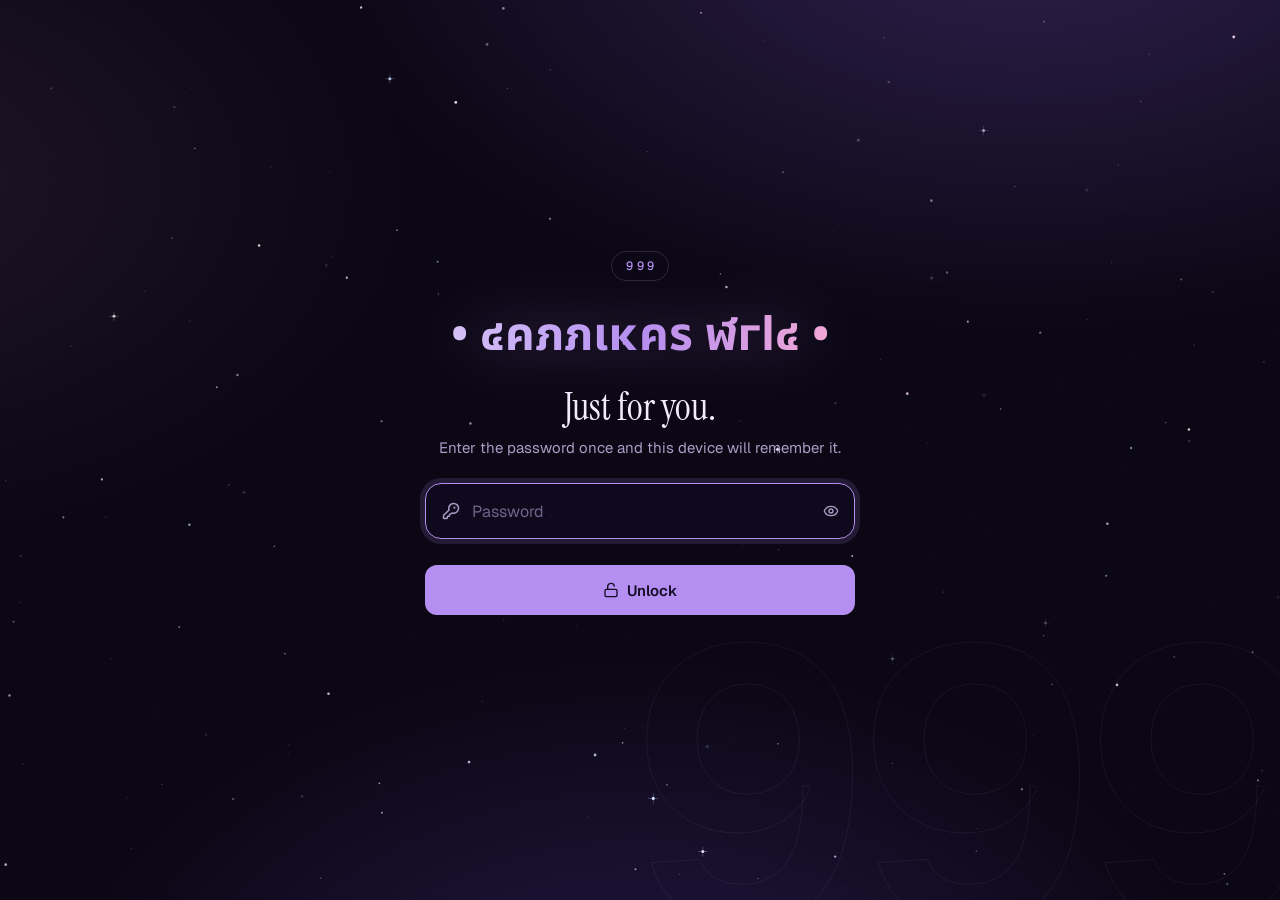
==== commit 7470be60: "Password lock, notes, settings, edit mode" ====
--- a/index.html
+++ b/index.html
@@ -1,11 +1,11 @@
 <!doctype html>
-<html lang="en">
+<html lang="en" class="booting">
 <head>
   <meta charset="utf-8">
   <meta name="viewport" content="width=device-width, initial-scale=1, viewport-fit=cover">
   <title>• ๔คภภเкคร ฬгl๔ •</title>
-  <meta name="description" content="Her hub: classes, shortcuts, and vibes">
-  <!-- personal hub: keep it out of search engines -->
+  <meta name="description" content="A private page.">
+  <!-- private page: keep it out of search engines -->
   <meta name="robots" content="noindex, nofollow">
   <meta name="theme-color" content="#0b0714">
   <link rel="icon" href="data:image/svg+xml,%3Csvg xmlns='http://www.w3.org/2000/svg' viewBox='0 0 64 64'%3E%3Ccircle cx='32' cy='32' r='30' fill='%23b48ef0'/%3E%3Ctext x='32' y='40' font-size='22' text-anchor='middle' font-family='sans-serif' font-weight='700' fill='%23150e26'%3E999%3C/text%3E%3C/svg%3E">
@@ -22,8 +22,8 @@
   <link rel="preconnect" href="https://fonts.gstatic.com" crossorigin>
   <link href="https://fonts.googleapis.com/css2?family=Geist:wght@400;500;600&family=Geist+Mono:wght@400;500&family=Instrument+Serif:ital@0;1&family=Noto+Sans+Thai:wght@600;700&display=swap" rel="stylesheet">
 
-  <link rel="stylesheet" href="css/styles.css?v=4">
-  <link rel="stylesheet" href="css/vibes.css?v=4">
+  <link rel="stylesheet" href="css/styles.css?v=5">
+  <link rel="stylesheet" href="css/vibes.css?v=5">
 </head>
 <body>
   <!-- background: live starfield (js/sky.js) + cursor glow -->
@@ -31,87 +31,158 @@
   <div class="aura" aria-hidden="true"></div>
   <div class="mark999" aria-hidden="true">999</div>
 
-  <header class="topbar wrap">
-    <p class="greeting" id="greeting">Hi</p>
-    <div class="topbar-right">
-      <span class="day-badge" id="day-badge"></span>
-      <span class="clock-date" id="clock-date"></span>
-      <time class="clock" id="clock"><span id="clock-time">--:--</span><span class="clock-ap" id="clock-ap"></span></time>
-    </div>
-  </header>
-
-  <!-- TITLE + SEARCH + SHORTCUT BUBBLES (js/home.js; defaults in data/settings.js) -->
-  <section class="launch wrap" aria-label="Search and shortcuts">
-    <h1 class="title" id="title" aria-label="Dannika's world">• ๔คภภเкคร ฬгl๔ •</h1>
-    <form class="search" id="search" action="https://www.google.com/search" method="get" role="search">
-      <span class="search-icon" data-icon="search"></span>
-      <input id="search-input" name="q" type="search" placeholder="Search Google or type a link" aria-label="Search Google or type a link" autocomplete="off" enterkeyhint="search">
-      <kbd class="search-hint" aria-hidden="true">/</kbd>
-    </form>
-    <nav class="bubbles" id="bookmarks" aria-label="Shortcuts"></nav>
-  </section>
-
-  <main class="wrap">
-    <!-- 01 RIGHT NOW (js/app.js) -->
-    <section class="sec" aria-labelledby="now-h">
-      <header class="sec-head"><span class="sec-num">01</span><h2 id="now-h">Right now</h2><span class="sec-rule"></span><span class="sec-aside" id="now-aside"></span></header>
-      <div class="now-grid">
-        <article class="hero spot" id="now" aria-live="polite"></article>
-        <figure class="dial-card spot">
-          <div class="dial" id="dial"></div>
-          <figcaption><ol class="dial-legend" id="dial-legend"></ol></figcaption>
-        </figure>
+  <!-- LOCK (js/gate.js): the page's private data stays encrypted until the password is entered once on this device -->
+  <div class="lock" id="lock" hidden>
+    <div class="lock-card">
+      <span class="lock-mark">999</span>
+      <p class="lock-title" aria-hidden="true">• ๔คภภเкคร ฬгl๔ •</p>
+      <h1 class="lock-lead">Just for you.</h1>
+      <p class="lock-sub">Enter the password once and this device will remember it.</p>
+      <form class="lock-form" id="lock-form" autocomplete="off">
+        <label class="lock-field">
+          <span data-icon="key-round"></span>
+          <input id="lock-input" type="password" autocomplete="current-password" placeholder="Password" aria-label="Password" spellcheck="false" autocapitalize="off">
+          <button class="icon-btn" type="button" id="lock-eye" aria-label="Show password"><span data-icon="eye"></span></button>
+        </label>
+        <button class="btn btn-block" type="submit"><span data-icon="lock-open"></span>Unlock</button>
+        <p class="lock-error" id="lock-error" role="alert"></p>
+      </form>
+    </div>
+  </div>
+
+  <div class="app" id="app" hidden>
+    <header class="topbar wrap">
+      <p class="greeting" id="greeting">Hi</p>
+      <div class="topbar-right">
+        <span class="day-badge" id="day-badge"></span>
+        <span class="clock-date" id="clock-date"></span>
+        <time class="clock" id="clock"><span id="clock-time">--:--</span><span class="clock-ap" id="clock-ap"></span></time>
+        <button class="icon-btn gear" type="button" data-action="settings" aria-label="Settings" title="Settings"><span data-icon="settings"></span></button>
       </div>
+    </header>
+
+    <!-- TITLE + SEARCH + SHORTCUT BUBBLES (js/home.js) -->
+    <section class="launch wrap" aria-label="Search and shortcuts">
+      <h1 class="title" id="title" aria-label="Dannika's world">• ๔คภภเкคร ฬгl๔ •</h1>
+      <form class="search" id="search" action="https://www.google.com/search" method="get" role="search">
+        <span class="search-icon" data-icon="search"></span>
+        <input id="search-input" name="q" type="search" placeholder="Search Google or type a link" aria-label="Search Google or type a link" autocomplete="off" enterkeyhint="search">
+        <kbd class="search-hint" aria-hidden="true">/</kbd>
+      </form>
+      <nav class="bubbles" id="bookmarks" aria-label="Shortcuts"></nav>
     </section>
 
-    <!-- 02 CLASSES -->
-    <section class="sec" aria-labelledby="classes-h">
-      <header class="sec-head"><span class="sec-num">02</span><h2 id="classes-h">Classes</h2><span class="sec-rule"></span><button class="btn ghost sm" type="button" data-canvas=""><span data-icon="book-marked"></span>Canvas pages</button></header>
-      <div class="course-grid" id="course-cards"></div>
-    </section>
-
-    <!-- 03 THIS WEEK + COMING UP + TO-DO -->
-    <section class="sec" aria-labelledby="week-title">
-      <header class="sec-head"><span class="sec-num">03</span><h2 id="week-title">This week</h2><span class="sec-rule"></span></header>
-      <div class="week-layout">
-        <div class="panel week-panel">
-          <div class="wk" id="week"></div>
-        </div>
-        <div class="side">
-          <div class="panel spot">
-            <h3 class="panel-h"><span data-icon="flag"></span>Coming up</h3>
-            <ul class="coming-up" id="coming-up"></ul>
+    <!-- Sections can be reordered and hidden in edit mode (hold down on a header). Each needs a data-key. -->
+    <main class="wrap">
+      <!-- RIGHT NOW (js/app.js) -->
+      <section class="sec" data-key="now" aria-labelledby="now-h">
+        <header class="sec-head"><span class="sec-num">01</span><h2 id="now-h">Right now</h2><span class="sec-rule"></span><span class="sec-aside" id="now-aside"></span></header>
+        <div class="now-grid">
+          <article class="hero spot" id="now" aria-live="polite"></article>
+          <figure class="dial-card spot">
+            <div class="dial" id="dial"></div>
+            <figcaption><ol class="dial-legend" id="dial-legend"></ol></figcaption>
+          </figure>
+        </div>
+      </section>
+
+      <!-- CLASSES -->
+      <section class="sec" data-key="classes" aria-labelledby="classes-h">
+        <header class="sec-head"><span class="sec-num">02</span><h2 id="classes-h">Classes</h2><span class="sec-rule"></span><button class="btn ghost sm" type="button" data-canvas=""><span data-icon="book-marked"></span>Canvas pages</button></header>
+        <div class="course-grid" id="course-cards"></div>
+      </section>
+
+      <!-- THIS WEEK + COMING UP + TO-DO -->
+      <section class="sec" data-key="week" aria-labelledby="week-title">
+        <header class="sec-head"><span class="sec-num">03</span><h2 id="week-title">This week</h2><span class="sec-rule"></span></header>
+        <div class="week-layout">
+          <div class="panel week-panel">
+            <div class="wk" id="week"></div>
           </div>
-          <div class="panel spot">
-            <h3 class="panel-h"><span data-icon="list-checks"></span>To-do</h3>
-            <form class="todo-form" id="todo-form" autocomplete="off">
-              <input id="todo-input" type="text" placeholder="Add something" aria-label="New to-do" maxlength="140">
-              <button class="icon-btn solid" type="submit" aria-label="Add to-do"><span data-icon="plus"></span></button>
-            </form>
-            <ul class="todo-list" id="todo-list"></ul>
+          <div class="side">
+            <div class="panel spot" data-key="coming">
+              <h3 class="panel-h"><span data-icon="flag"></span>Coming up</h3>
+              <ul class="coming-up" id="coming-up"></ul>
+            </div>
+            <div class="panel spot" data-key="todo">
+              <h3 class="panel-h"><span data-icon="list-checks"></span>To-do</h3>
+              <form class="todo-form" id="todo-form" autocomplete="off">
+                <input id="todo-input" type="text" placeholder="Add something" aria-label="New to-do" maxlength="140">
+                <button class="icon-btn solid" type="submit" aria-label="Add to-do"><span data-icon="plus"></span></button>
+              </form>
+              <ul class="todo-list" id="todo-list"></ul>
+            </div>
           </div>
         </div>
-      </div>
-    </section>
-
-    <!-- =====================================================================
-         VIBES — shows + music
-         OWNED BY: the "vibes" LLM. Read LLM_INSTRUCTIONS.md first.
-         - Put content in data/vibes.js, rendering in js/vibes.js, styles in css/vibes.css.
-         - You may change anything INSIDE this <section>. Don't edit outside it.
-         ===================================================================== -->
-    <section class="sec vibes" id="vibes" aria-labelledby="vibes-title">
-      <header class="sec-head"><span class="sec-num">04</span><h2 id="vibes-title">Vibes</h2><span class="sec-rule"></span><span class="sec-aside">Shows &amp; music</span></header>
-      <div class="panel" id="vibes-root"></div>
-    </section>
-    <!-- ======================= END VIBES ================================== -->
-  </main>
-
-  <footer class="foot wrap">
-    <button class="nine" id="nine" type="button" aria-label="999: make it rain shooting stars">999</button>
-    <span class="foot-line">Legends never die</span>
-    <button class="link-btn" type="button" data-action="home-setup">Make this your home page</button>
-  </footer>
+      </section>
+
+      <!-- NOTES (js/notes.js) -->
+      <section class="sec" data-key="notes" aria-labelledby="notes-h">
+        <header class="sec-head"><span class="sec-num">04</span><h2 id="notes-h">Notes</h2><span class="sec-rule"></span><button class="btn ghost sm" type="button" data-notes-import><span data-icon="apple"></span>Import from Apple Notes</button></header>
+        <div class="notes panel" id="notes">
+          <aside class="notes-side">
+            <div class="notes-top">
+              <label class="notes-search"><span data-icon="search"></span><input id="notes-q" type="search" placeholder="Search notes" aria-label="Search notes" autocomplete="off"></label>
+              <button class="icon-btn solid" type="button" id="note-new" aria-label="New note" title="New note"><span data-icon="square-pen"></span></button>
+            </div>
+            <ul class="notes-list" id="notes-list"></ul>
+          </aside>
+          <div class="notes-main">
+            <div class="notes-bar" role="toolbar" aria-label="Formatting">
+              <button class="icon-btn notes-back" type="button" id="note-back" aria-label="All notes"><span data-icon="arrow-left"></span></button>
+              <button class="icon-btn" type="button" data-cmd="heading" aria-label="Heading" title="Heading"><span data-icon="heading-2"></span></button>
+              <button class="icon-btn" type="button" data-cmd="bold" aria-label="Bold" title="Bold"><span data-icon="bold"></span></button>
+              <button class="icon-btn" type="button" data-cmd="italic" aria-label="Italic" title="Italic"><span data-icon="italic"></span></button>
+              <button class="icon-btn" type="button" data-cmd="checklist" aria-label="Checklist" title="Checklist"><span data-icon="list-todo"></span></button>
+              <button class="icon-btn" type="button" data-cmd="bullets" aria-label="Bulleted list" title="Bulleted list"><span data-icon="list"></span></button>
+              <button class="icon-btn" type="button" data-cmd="numbers" aria-label="Numbered list" title="Numbered list"><span data-icon="list-ordered"></span></button>
+              <span class="notes-status" id="note-status" aria-live="polite"></span>
+              <button class="icon-btn" type="button" id="note-pin" aria-pressed="false" aria-label="Pin note" title="Pin"><span data-icon="pin"></span></button>
+              <button class="icon-btn" type="button" id="note-delete" aria-label="Delete note" title="Delete"><span data-icon="trash-2"></span></button>
+            </div>
+            <div class="note-editor" id="note-editor" contenteditable="true" role="textbox" aria-multiline="true" aria-label="Note" spellcheck="true" data-placeholder="Start typing. The first line becomes the title."></div>
+            <div class="notes-pick"><span data-icon="sticky-note"></span>Pick a note, or start a new one.</div>
+            <div class="notes-empty">
+              <span class="notes-empty-art" data-icon="sticky-note"></span>
+              <b>No notes yet</b>
+              <span>Write one, or bring yours over from Apple Notes.</span>
+              <div class="notes-empty-actions">
+                <button class="btn" type="button" id="note-first"><span data-icon="square-pen"></span>New note</button>
+                <button class="btn ghost" type="button" data-notes-import><span data-icon="apple"></span>Import</button>
+              </div>
+            </div>
+          </div>
+        </div>
+      </section>
+
+      <!-- =====================================================================
+           VIBES — shows + music
+           OWNED BY: the "vibes" LLM. Read LLM_INSTRUCTIONS.md first.
+           - Put content in data/vibes.js, rendering in js/vibes.js, styles in css/vibes.css.
+           - You may change anything INSIDE this <section>. Don't edit outside it.
+           - Keep data-key="vibes" on the section (edit mode uses it).
+           ===================================================================== -->
+      <section class="sec vibes" id="vibes" data-key="vibes" aria-labelledby="vibes-title">
+        <header class="sec-head"><span class="sec-num">05</span><h2 id="vibes-title">Vibes</h2><span class="sec-rule"></span><span class="sec-aside">Shows &amp; music</span></header>
+        <div class="panel" id="vibes-root"></div>
+      </section>
+      <!-- ======================= END VIBES ================================== -->
+    </main>
+
+    <footer class="foot wrap">
+      <button class="nine" id="nine" type="button" aria-label="999: make it rain shooting stars">999</button>
+      <span class="foot-line">Legends never die</span>
+      <button class="link-btn" type="button" data-action="settings">Settings</button>
+      <span class="foot-tip">Hold down on anything to rearrange</span>
+    </footer>
+  </div>
+
+  <!-- edit mode bar (js/edit.js) -->
+  <div class="edit-bar" id="edit-bar" hidden>
+    <span class="edit-hint"><span data-icon="move"></span>Drag to move · tap <span class="mini-minus" data-icon="minus"></span> to hide</span>
+    <div class="edit-hidden" id="edit-hidden"></div>
+    <button class="btn" type="button" id="edit-done"><span data-icon="check"></span>Done</button>
+  </div>
 
   <!-- "make this your home page" popup (js/home.js) -->
   <dialog class="modal" id="home-dialog" aria-labelledby="home-title">
@@ -166,7 +237,7 @@
     </div>
   </dialog>
 
-  <!-- add / remove shortcut bubbles (js/home.js) -->
+  <!-- add / edit / remove shortcut bubbles (js/home.js) -->
   <dialog class="modal" id="shortcut-dialog" aria-labelledby="shortcut-title">
     <button class="modal-x" type="button" data-close aria-label="Close"><span data-icon="x"></span></button>
     <p class="modal-kicker">Shortcuts</p>
@@ -174,7 +245,7 @@
     <form class="shortcut-form" id="shortcut-form" autocomplete="off">
       <label>Name <input id="sc-name" type="text" required maxlength="24" placeholder="YouTube"></label>
       <label>Link <input id="sc-url" type="text" required placeholder="youtube.com" inputmode="url"></label>
-      <button class="btn" type="submit"><span data-icon="plus"></span>Add shortcut</button>
+      <button class="btn" type="submit"><span data-icon="check"></span><span id="sc-submit-label">Add shortcut</span></button>
     </form>
     <div class="modal-sub-row"><h3 class="modal-sub">On your page</h3><button class="link-btn" type="button" id="sc-restore" hidden>Bring back removed ones</button></div>
     <ul class="sc-list" id="sc-list"></ul>
@@ -196,7 +267,7 @@
       </div>
       <ol class="steps">
         <li>Drag this to your bookmarks bar: <a class="bookmarklet" id="bookmarklet" href="#" title="Drag me to your bookmarks bar"><span data-icon="sparkles"></span>Find my classes</a><small class="hint" id="bookmarklet-hint">Can't see the bar? Press <kbd>Ctrl</kbd>+<kbd>Shift</kbd>+<kbd>B</kbd>.</small></li>
-        <li><a href="https://springfieldpublicschools.instructure.com" target="_blank" rel="noopener">Open Canvas</a> and sign in.</li>
+        <li><a id="canvas-open" href="#" target="_blank" rel="noopener">Open Canvas</a> and sign in.</li>
         <li>Click <b>Find my classes</b> in the bookmarks bar. You'll come right back here with your classes matched.</li>
       </ol>
     </section>
@@ -211,17 +282,132 @@
     </form>
   </dialog>
 
-  <!-- plain scripts (no modules) so this also works when opened straight from a folder -->
-  <script src="data/settings.js?v=4"></script>
-  <script src="data/schedule.js?v=4"></script>
-  <script src="data/vibes.js?v=4"></script>
-  <script src="js/icons.js?v=4"></script>
-  <script src="js/core.js?v=4"></script>
-  <script src="js/sky.js?v=4"></script>
-  <script src="js/fx.js?v=4"></script>
-  <script src="js/app.js?v=4"></script>
-  <script src="js/home.js?v=4"></script>
-  <script src="js/canvas.js?v=4"></script>
-  <script src="js/vibes.js?v=4"></script>
+  <!-- bring notes over from Apple Notes (js/notes.js) -->
+  <dialog class="modal modal-wide" id="notes-import" aria-labelledby="ni-title">
+    <button class="modal-x" type="button" data-close aria-label="Close"><span data-icon="x"></span></button>
+    <p class="modal-kicker">Notes</p>
+    <h2 id="ni-title">Bring over your Apple Notes</h2>
+    <p class="modal-lead">Apple keeps Notes inside its own apps, so there are two ways to move them here.</p>
+    <div class="tabs" role="tablist" aria-label="How to import">
+      <button class="tab" type="button" role="tab" data-tab="paste" aria-selected="true"><span data-icon="clipboard-paste"></span>Copy &amp; paste</button>
+      <button class="tab" type="button" role="tab" data-tab="files" aria-selected="false"><span data-icon="file-text"></span>Files</button>
+    </div>
+    <div class="tab-panel" role="tabpanel" data-panel="paste">
+      <ol class="steps">
+        <li>Open a note in Apple Notes.</li>
+        <li>Select all of it. On iPhone, tap and hold the text → <b>Select All</b>. On a Mac, press <kbd>⌘</kbd>+<kbd>A</kbd>.</li>
+        <li>Copy, then paste below. Lists, checklists and bold text come along.</li>
+      </ol>
+      <div class="paste-box" id="ni-paste" contenteditable="true" role="textbox" aria-multiline="true" aria-label="Paste a note here" data-placeholder="Paste a note here"></div>
+      <div class="modal-actions">
+        <span class="hint" id="ni-count" aria-live="polite"></span>
+        <button class="btn" type="button" id="ni-add" disabled><span data-icon="plus"></span>Add note</button>
+      </div>
+    </div>
+    <div class="tab-panel" role="tabpanel" data-panel="files" hidden>
+      <p class="steps-note">Moving lots of notes at once? On a Mac, free apps like <b>Exporter</b> from the Mac App Store save all your Apple Notes as files. Then pick them all here. Text, Markdown and HTML files work.</p>
+      <label class="drop" id="ni-drop">
+        <span data-icon="upload"></span>
+        <b>Choose files</b>
+        <span>or drop them here</span>
+        <input type="file" id="ni-files" multiple accept=".txt,.md,.markdown,.html,.htm,text/plain,text/markdown,text/html">
+      </label>
+    </div>
+  </dialog>
+
+  <!-- SETTINGS (js/settings.js) -->
+  <dialog class="drawer" id="settings" aria-labelledby="settings-title">
+    <div class="drawer-head">
+      <div><p class="modal-kicker">Settings</p><h2 id="settings-title">Make it yours</h2></div>
+      <button class="modal-x" type="button" data-close aria-label="Close"><span data-icon="x"></span></button>
+    </div>
+    <div class="drawer-body">
+      <section class="set-group">
+        <h3>You</h3>
+        <label class="set-row stack"><span class="set-label">Name in the greeting</span><input class="field" id="set-name" type="text" data-pref="name" maxlength="30" autocomplete="off"></label>
+      </section>
+
+      <section class="set-group">
+        <h3>Look</h3>
+        <div class="set-row stack"><span class="set-label">Color</span><div class="swatches" id="set-swatches"></div></div>
+        <label class="set-row"><span class="set-label">Starfield<small>Live stars behind the page</small></span><input class="switch" type="checkbox" data-pref="sky"></label>
+        <div class="set-row"><span class="set-label">How many stars</span>
+          <div class="seg" data-pref="density"><button type="button" data-value="few">Few</button><button type="button" data-value="some">Some</button><button type="button" data-value="lots">Lots</button></div></div>
+        <label class="set-row"><span class="set-label">Shooting stars</span><input class="switch" type="checkbox" data-pref="shooting"></label>
+        <label class="set-row"><span class="set-label">Glow that follows the mouse</span><input class="switch" type="checkbox" data-pref="glow"></label>
+        <label class="set-row"><span class="set-label">Cards lean toward the mouse</span><input class="switch" type="checkbox" data-pref="tilt"></label>
+        <label class="set-row"><span class="set-label">Daily line under "Right now"</span><input class="switch" type="checkbox" data-pref="quotes"></label>
+        <label class="set-row"><span class="set-label">Calm mode<small>Turns off movement and animations</small></span><input class="switch" type="checkbox" data-pref="calm"></label>
+      </section>
+
+      <section class="set-group">
+        <h3>Layout</h3>
+        <p class="set-note">Hold down on anything on the page to move it or hide it. Everything snaps into place.</p>
+        <button class="btn ghost" type="button" data-set="edit-layout"><span data-icon="move"></span>Edit layout</button>
+        <div class="set-list" id="set-sections"></div>
+        <button class="link-btn" type="button" data-set="reset-layout">Reset layout</button>
+      </section>
+
+      <section class="set-group">
+        <h3>Schedule</h3>
+        <div class="set-row"><span class="set-label">Clock</span>
+          <div class="seg" data-pref="clock24"><button type="button" data-value="false">12-hour</button><button type="button" data-value="true">24-hour</button></div></div>
+        <div class="set-row stack"><span class="set-label">Switch to the next class</span>
+          <div class="seg" data-pref="early"><button type="button" data-value="0">On time</button><button type="button" data-value="5">5 min</button><button type="button" data-value="10">10 min</button><button type="button" data-value="default">15 min</button><button type="button" data-value="20">20 min</button></div></div>
+        <div class="set-row"><span class="set-label">Today</span><span class="set-daytype" id="set-daytype"></span></div>
+        <button class="link-btn" type="button" data-set="unfix" id="set-unfix" hidden>Undo my red/blue fixes</button>
+        <button class="btn ghost" type="button" data-set="canvas"><span data-icon="book-marked"></span>Canvas pages</button>
+      </section>
+
+      <section class="set-group">
+        <h3>Search &amp; shortcuts</h3>
+        <div class="set-row stack"><span class="set-label">Search with</span>
+          <div class="seg" data-pref="engine"><button type="button" data-value="google">Google</button><button type="button" data-value="duckduckgo">DuckDuckGo</button><button type="button" data-value="bing">Bing</button></div></div>
+        <label class="set-row"><span class="set-label">Open shortcuts in a new tab</span><input class="switch" type="checkbox" data-pref="newTab"></label>
+        <div class="set-buttons">
+          <button class="btn ghost" type="button" data-set="shortcuts"><span data-icon="layout-grid"></span>Manage shortcuts</button>
+          <button class="btn ghost" type="button" data-set="home"><span data-icon="house"></span>Home page setup</button>
+        </div>
+      </section>
+
+      <section class="set-group">
+        <h3>Notes</h3>
+        <button class="btn ghost" type="button" data-set="notes-import"><span data-icon="apple"></span>Import from Apple Notes</button>
+      </section>
+
+      <section class="set-group">
+        <h3>Your stuff</h3>
+        <p class="set-note">Everything you do here saves on this device as you go. To move it to another phone or laptop, download a backup here and restore it there.</p>
+        <div class="set-buttons">
+          <button class="btn ghost" type="button" data-set="backup"><span data-icon="download"></span>Download backup</button>
+          <button class="btn ghost" type="button" data-set="restore"><span data-icon="upload"></span>Restore a backup</button>
+        </div>
+        <input type="file" id="set-restore-file" accept=".json,application/json" hidden>
+        <div class="set-confirm" id="set-restore-confirm" hidden>
+          <p id="set-restore-msg"></p>
+          <div class="set-buttons"><button class="btn" type="button" data-set="restore-yes">Restore</button><button class="btn ghost" type="button" data-set="restore-no">Cancel</button></div>
+        </div>
+        <button class="link-btn" type="button" data-set="prefs-reset">Put settings back to how they started</button>
+        <button class="link-btn danger" type="button" data-set="erase">Erase everything on this device</button>
+        <div class="set-confirm danger" id="set-erase-confirm" hidden>
+          <p>This clears your notes, to-dos, shortcuts, Canvas links and settings on this device. It can't be undone.</p>
+          <div class="set-buttons"><button class="btn danger" type="button" data-set="erase-yes">Erase</button><button class="btn ghost" type="button" data-set="erase-no">Cancel</button></div>
+        </div>
+      </section>
+
+      <section class="set-group">
+        <h3>Privacy</h3>
+        <p class="set-note with-icon"><span data-icon="shield-check"></span>This device is unlocked and won't ask for the password again.</p>
+        <button class="btn ghost" type="button" data-set="lock"><span data-icon="lock"></span>Lock this device</button>
+      </section>
+    </div>
+  </dialog>
+
+  <!-- Only these load before unlocking (no private data). js/gate.js loads the rest. -->
+  <script src="js/icons.js?v=5"></script>
+  <script src="js/prefs.js?v=5"></script>
+  <script src="js/sky.js?v=5"></script>
+  <script src="data/private.js?v=5"></script>
+  <script src="js/gate.js?v=5"></script>
 </body>
 </html>
--- a/css/styles.css
+++ b/css/styles.css
@@ -9,8 +9,8 @@
 :root {
   /* color */
   --wrld: #b48ef0;          /* her lavender, the main color */
-  --wrld-soft: #d7c4fb;
-  --wrld-deep: #7b55c7;
+  --wrld-soft: color-mix(in srgb, var(--wrld) 55%, #fff);
+  --wrld-deep: color-mix(in srgb, var(--wrld) 65%, #000);
   --pink: #f2a7d6;
   --bg: #0b0714;
   --text: #f2ecff;
@@ -55,7 +55,7 @@
 
 a { color: inherit; }
 code { font: 0.9em var(--mono); color: var(--wrld-soft); }
-::selection { background: rgba(180, 142, 240, 0.35); }
+::selection { background: color-mix(in srgb, var(--wrld) 35%, transparent); }
 :focus-visible { outline: 2px solid var(--wrld-soft); outline-offset: 3px; border-radius: 8px; }
 
 .i { display: block; width: 18px; height: 18px; flex: none; }
@@ -70,7 +70,7 @@
   z-index: 0;
   pointer-events: none;
   opacity: 0;
-  background: radial-gradient(520px circle at var(--mx, 50%) var(--my, 30%), rgba(180, 142, 240, 0.11), transparent 65%);
+  background: radial-gradient(520px circle at var(--mx, 50%) var(--my, 30%), color-mix(in srgb, var(--wrld) 11%, transparent), transparent 65%);
   transition: opacity 0.6s ease;
 }
 .has-cursor .aura { opacity: 1; }
@@ -83,7 +83,7 @@
   font: 600 clamp(180px, 30vw, 420px)/1 var(--font);
   letter-spacing: -0.06em;
   color: transparent;
-  -webkit-text-stroke: 1px rgba(215, 196, 251, 0.07);
+  -webkit-text-stroke: 1px color-mix(in srgb, var(--wrld-soft) 7%, transparent);
 }
 .topbar, .launch, main, .foot { position: relative; z-index: 1; }
 
@@ -145,7 +145,7 @@
   letter-spacing: 0.01em;
   text-align: center;
   color: var(--wrld-soft);
-  text-shadow: 0 0 48px rgba(180, 142, 240, 0.35);
+  text-shadow: 0 0 48px color-mix(in srgb, var(--wrld) 35%, transparent);
   cursor: default;
   user-select: none;
 }
@@ -189,7 +189,7 @@
   animation: spin 5s linear infinite;
 }
 @keyframes spin { to { --ang: 360deg; } }
-.search:focus-within { border-color: transparent; box-shadow: 0 0 0 6px rgba(180, 142, 240, 0.08), 0 24px 70px -20px rgba(180, 142, 240, 0.45); }
+.search:focus-within { border-color: transparent; box-shadow: 0 0 0 6px color-mix(in srgb, var(--wrld) 8%, transparent), 0 24px 70px -20px color-mix(in srgb, var(--wrld) 45%, transparent); }
 .search:focus-within::before { opacity: 1; }
 .search-icon { color: var(--muted); }
 .search-icon .i { width: 20px; height: 20px; }
@@ -241,9 +241,9 @@
 .bubble:hover { color: var(--text); }
 .bubble:hover .bubble-icon {
   transform: translateY(-4px);
-  border-color: rgba(180, 142, 240, 0.5);
-  background: rgba(180, 142, 240, 0.12);
-  box-shadow: 0 14px 30px -12px rgba(180, 142, 240, 0.7);
+  border-color: color-mix(in srgb, var(--wrld) 50%, transparent);
+  background: color-mix(in srgb, var(--wrld) 12%, transparent);
+  box-shadow: 0 14px 30px -12px color-mix(in srgb, var(--wrld) 70%, transparent);
 }
 .bubble-label { max-width: 100%; overflow: hidden; text-overflow: ellipsis; white-space: nowrap; }
 .bubble.add .bubble-icon { border-style: dashed; border-color: var(--line-2); background: transparent; color: var(--muted); }
@@ -310,7 +310,7 @@
   transition: background 0.2s, transform 0.2s var(--ease), box-shadow 0.3s;
 }
 .btn .i { width: 16px; height: 16px; }
-.btn:hover { background: var(--wrld-soft); transform: translateY(-1px); box-shadow: 0 12px 30px -12px rgba(180, 142, 240, 0.8); }
+.btn:hover { background: var(--wrld-soft); transform: translateY(-1px); box-shadow: 0 12px 30px -12px color-mix(in srgb, var(--wrld) 80%, transparent); }
 .btn.ghost { background: transparent; border-color: var(--line-2); color: var(--text); box-shadow: none; }
 .btn.ghost:hover { background: var(--surface-2); }
 .btn.sm { height: 30px; padding: 0 10px; border-radius: 9px; font-size: 12px; }
@@ -654,7 +654,7 @@
   border-radius: 12px;
   background: repeating-linear-gradient(to bottom, var(--line) 0 1px, transparent 1px calc(100% / var(--hours))), rgba(255, 255, 255, 0.015);
 }
-.wk-col.today { background-color: rgba(180, 142, 240, 0.06); box-shadow: inset 0 0 0 1px rgba(180, 142, 240, 0.2); }
+.wk-col.today { background-color: color-mix(in srgb, var(--wrld) 6%, transparent); box-shadow: inset 0 0 0 1px color-mix(in srgb, var(--wrld) 20%, transparent); }
 .wk-col.off { display: grid; place-items: center; background: repeating-linear-gradient(135deg, rgba(255, 255, 255, 0.035) 0 6px, transparent 6px 12px); }
 .wk-off { display: flex; flex-direction: column; align-items: center; gap: 4px; padding: 6px; text-align: center; color: var(--faint); font-size: 11px; }
 .wk-off b { color: var(--muted); font-weight: 500; }
@@ -724,7 +724,7 @@
   font: 14px var(--font);
   transition: border-color 0.2s, box-shadow 0.2s;
 }
-.todo-form input:focus, .copy-row input:focus, .shortcut-form input:focus { outline: none; border-color: var(--wrld); box-shadow: 0 0 0 4px rgba(180, 142, 240, 0.12); }
+.todo-form input:focus, .copy-row input:focus, .shortcut-form input:focus { outline: none; border-color: var(--wrld); box-shadow: 0 0 0 4px color-mix(in srgb, var(--wrld) 12%, transparent); }
 ::placeholder { color: var(--faint); }
 .todo-list { margin: 0; padding: 0; list-style: none; }
 .todo { display: flex; align-items: center; gap: 12px; padding: 8px 0; border-top: 1px solid var(--line); }
@@ -787,7 +787,7 @@
   cursor: pointer;
   transition: box-shadow 0.4s, background 0.3s, transform 0.3s var(--ease);
 }
-.nine:hover { transform: translateY(-2px); background: rgba(180, 142, 240, 0.1); box-shadow: 0 0 30px rgba(180, 142, 240, 0.5); }
+.nine:hover { transform: translateY(-2px); background: color-mix(in srgb, var(--wrld) 10%, transparent); box-shadow: 0 0 30px color-mix(in srgb, var(--wrld) 50%, transparent); }
 .foot-line { font: italic 17px var(--serif); color: var(--muted); }
 
 /* ---------- popups ---------- */
@@ -906,8 +906,8 @@
   margin: 0 0 16px;
   padding: 12px 14px;
   border-radius: 14px;
-  border: 1px solid rgba(180, 142, 240, 0.35);
-  background: rgba(180, 142, 240, 0.1);
+  border: 1px solid color-mix(in srgb, var(--wrld) 35%, transparent);
+  background: color-mix(in srgb, var(--wrld) 10%, transparent);
   color: var(--muted);
   font-size: 14px;
 }
@@ -959,13 +959,388 @@
 .cv-i .i { width: 18px; height: 18px; }
 .cv-main { display: grid; gap: 8px; min-width: 0; }
 .cv-name { display: flex; flex-wrap: wrap; align-items: center; gap: 8px; font-weight: 500; }
-.cv-badge { display: inline-flex; align-items: center; gap: 4px; padding: 2px 8px; border-radius: 99px; background: rgba(180, 142, 240, 0.16); color: var(--wrld-soft); font: 500 11px var(--font); }
+.cv-badge { display: inline-flex; align-items: center; gap: 4px; padding: 2px 8px; border-radius: 99px; background: color-mix(in srgb, var(--wrld) 16%, transparent); color: var(--wrld-soft); font: 500 11px var(--font); }
 .cv-badge.ok { background: rgba(134, 220, 192, 0.14); color: #9fe6cd; }
 .cv-badge .i { width: 12px; height: 12px; }
 .cv-main .field { width: 100%; flex: none; height: 38px; font-size: 13px; }
 .cv-select { appearance: none; padding-right: 32px; background: rgba(0, 0, 0, 0.28) url("data:image/svg+xml,%3Csvg xmlns='http://www.w3.org/2000/svg' viewBox='0 0 24 24' fill='none' stroke='%23a99dc4' stroke-width='2' stroke-linecap='round' stroke-linejoin='round'%3E%3Cpath d='m6 9 6 6 6-6'/%3E%3C/svg%3E") no-repeat right 10px center / 16px; cursor: pointer; }
 .cv-select option { background: #1c1232; color: var(--text); }
 
+/* ---------- shared bits added with the lock / notes / settings / edit mode ---------- */
+[hidden] { display: none !important; }
+html.no-glow .aura { display: none; }
+.btn.danger { background: #ff8fa8; color: var(--ink); }
+.link-btn.danger { color: #ff9fb4; }
+.sc-actions { display: flex; gap: 2px; }
+.week-layout.no-side { grid-template-columns: minmax(0, 1fr); }
+.gear { border: 1px solid var(--line); }
+.gear .i { transition: rotate 0.6s var(--ease); }
+.gear:hover .i { rotate: 90deg; }
+.foot-tip { flex-basis: 100%; text-align: center; font-size: 12px; color: var(--faint); }
+
+/* ---------- lock screen ---------- */
+.lock { position: fixed; inset: 0; z-index: 20; display: grid; place-items: center; padding: 24px 16px; overflow-y: auto; }
+.lock-card { display: flex; flex-direction: column; align-items: center; gap: 8px; width: min(100%, 430px); text-align: center; animation: rise 0.9s var(--ease) both; }
+.lock-mark { padding: 6px 10px 6px 14px; border: 1px solid var(--line-2); border-radius: 99px; color: var(--wrld); font: 500 12px var(--mono); letter-spacing: 0.32em; }
+.lock-title {
+  margin: 22px 0 0;
+  font: 700 clamp(30px, 9vw, 46px)/1.1 var(--font-title);
+  background: linear-gradient(90deg, var(--wrld-soft), var(--wrld) 50%, var(--pink));
+  -webkit-background-clip: text;
+  background-clip: text;
+  color: transparent;
+  filter: drop-shadow(0 0 30px color-mix(in srgb, var(--wrld) 40%, transparent));
+}
+.lock-lead { margin: 18px 0 0; font: 400 38px/1.1 var(--serif); }
+.lock-sub { margin: 0 0 16px; color: var(--muted); }
+.lock-form { display: grid; gap: 10px; width: 100%; }
+.lock-field {
+  display: flex;
+  align-items: center;
+  gap: 10px;
+  height: 56px;
+  padding: 0 6px 0 16px;
+  border-radius: 16px;
+  border: 1px solid var(--line-2);
+  background: rgba(17, 11, 31, 0.88);
+  color: var(--muted);
+  transition: border-color 0.2s, box-shadow 0.3s;
+}
+.lock-field:focus-within { border-color: var(--wrld); box-shadow: 0 0 0 5px color-mix(in srgb, var(--wrld) 14%, transparent); }
+.lock-field input { flex: 1; min-width: 0; height: 100%; border: 0; outline: none; background: none; color: var(--text); font: 16px var(--font); }
+.lock-form .btn { height: 50px; font-size: 15px; }
+.lock-form.busy .btn { opacity: 0.65; pointer-events: none; }
+.lock-error { min-height: 20px; margin: 4px 0 0; color: #ff9fb4; font-size: 14px; }
+.lock-card.shake { animation: shake 0.45s var(--ease); }
+@keyframes shake { 20% { transform: translateX(-10px); } 40% { transform: translateX(8px); } 60% { transform: translateX(-5px); } 80% { transform: translateX(3px); } }
+.lock-card.opening { animation: unlock 0.6s var(--ease) forwards; }
+@keyframes unlock { to { opacity: 0; transform: scale(1.05) translateY(-10px); filter: blur(6px); } }
+
+/* ---------- toast ---------- */
+.toast {
+  position: fixed;
+  left: 50%;
+  bottom: calc(24px + env(safe-area-inset-bottom));
+  z-index: 200;
+  display: flex;
+  align-items: center;
+  gap: 12px;
+  max-width: calc(100% - 32px);
+  padding: 8px 8px 8px 16px;
+  border-radius: 14px;
+  border: 1px solid var(--line-2);
+  background: #1d1433;
+  color: var(--text);
+  font-size: 14px;
+  box-shadow: 0 20px 50px rgba(0, 0, 0, 0.5);
+  opacity: 0;
+  pointer-events: none;
+  transform: translate(-50%, 16px);
+  transition: opacity 0.25s, transform 0.35s var(--ease);
+}
+.toast.show { opacity: 1; pointer-events: auto; transform: translate(-50%, 0); }
+.toast button { padding: 6px 10px; border: 0; border-radius: 9px; background: none; color: var(--wrld); font: 600 14px var(--font); cursor: pointer; }
+.toast button:hover { background: var(--surface-2); }
+body.editing .toast { bottom: calc(96px + env(safe-area-inset-bottom)); }
+
+/* ---------- notes ---------- */
+.notes { display: grid; grid-template-columns: 290px minmax(0, 1fr); min-height: 480px; padding: 0; overflow: hidden; }
+.notes-side { display: flex; flex-direction: column; min-width: 0; max-height: 640px; border-right: 1px solid var(--line); }
+.notes-top { display: flex; gap: 8px; padding: 14px; border-bottom: 1px solid var(--line); }
+.notes-search {
+  display: flex;
+  flex: 1;
+  align-items: center;
+  gap: 8px;
+  height: 42px;
+  padding: 0 12px;
+  border-radius: 12px;
+  border: 1px solid var(--line-2);
+  background: rgba(0, 0, 0, 0.25);
+  color: var(--faint);
+  transition: border-color 0.2s;
+}
+.notes-search:focus-within { border-color: var(--wrld); }
+.notes-search .i { width: 16px; height: 16px; }
+.notes-search input { flex: 1; min-width: 0; border: 0; outline: none; background: none; color: var(--text); font: 14px var(--font); }
+.notes-list { flex: 1; margin: 0; padding: 6px; overflow-y: auto; list-style: none; }
+.notes-list .empty { padding: 14px 10px; }
+.notes-group { padding: 12px 10px 4px; font: 500 10.5px var(--mono); letter-spacing: 0.12em; text-transform: uppercase; color: var(--faint); }
+.note-item { display: block; width: 100%; padding: 10px 12px; border: 0; border-radius: 12px; background: none; color: var(--text); font: inherit; text-align: left; cursor: pointer; transition: background 0.2s; }
+.note-item:hover { background: var(--surface-2); }
+.note-item.active { background: color-mix(in srgb, var(--wrld) 16%, transparent); }
+.ni-title { display: flex; align-items: center; gap: 6px; overflow: hidden; font-size: 14px; font-weight: 600; white-space: nowrap; text-overflow: ellipsis; }
+.ni-title .i { flex: none; width: 12px; height: 12px; color: var(--wrld); }
+.ni-meta { display: block; margin-top: 2px; overflow: hidden; color: var(--faint); font-size: 12.5px; white-space: nowrap; text-overflow: ellipsis; }
+.ni-meta time { margin-right: 8px; color: var(--muted); font: 11.5px var(--mono); }
+
+.notes-main { position: relative; display: flex; flex-direction: column; min-width: 0; }
+.notes-bar { display: flex; flex-wrap: wrap; align-items: center; gap: 2px; padding: 10px 12px; border-bottom: 1px solid var(--line); }
+.notes-bar .icon-btn[aria-pressed="true"] { background: color-mix(in srgb, var(--wrld) 15%, transparent); color: var(--wrld); }
+.notes-status { margin-left: auto; padding: 0 8px; color: var(--faint); font: 11.5px var(--mono); white-space: nowrap; }
+.notes-back { display: none; }
+.note-editor {
+  flex: 1;
+  min-height: 380px;
+  max-height: 640px;
+  padding: 22px 28px 48px;
+  overflow-y: auto;
+  outline: none;
+  overflow-wrap: anywhere;
+  color: var(--text);
+  caret-color: var(--wrld);
+  font: 15.5px/1.65 var(--font);
+}
+.note-editor::first-line { font-family: var(--serif); font-size: 30px; }
+.note-editor:empty::before { content: attr(data-placeholder); color: var(--faint); font: 15.5px var(--font); }
+.note-editor h1, .note-editor h2, .note-editor h3 { margin: 0.6em 0 0.2em; font-family: var(--serif); font-weight: 400; line-height: 1.2; }
+.note-editor h1 { font-size: 30px; }
+.note-editor h2 { font-size: 24px; }
+.note-editor h3 { font-size: 20px; }
+.note-editor ul, .note-editor ol { margin: 0.3em 0; padding-left: 1.4em; }
+.note-editor a { color: var(--wrld-soft); }
+.note-editor blockquote { margin: 0.5em 0; padding-left: 14px; border-left: 2px solid var(--wrld); color: var(--muted); }
+.note-editor pre, .note-editor code { font-family: var(--mono); font-size: 0.92em; }
+.note-editor ul.checklist, .paste-box ul.checklist { padding-left: 0; list-style: none; }
+.note-editor ul.checklist > li, .paste-box ul.checklist > li { position: relative; margin: 4px 0; padding-left: 30px; }
+.note-editor ul.checklist > li::before, .paste-box ul.checklist > li::before {
+  content: "";
+  position: absolute;
+  top: 0.22em;
+  left: 2px;
+  width: 18px;
+  height: 18px;
+  border-radius: 50%;
+  border: 1.5px solid var(--line-2);
+  cursor: pointer;
+  transition: background 0.2s, border-color 0.2s;
+}
+.note-editor ul.checklist > li[data-done="true"]::before, .paste-box ul.checklist > li[data-done="true"]::before {
+  border-color: var(--wrld);
+  background: var(--wrld) url("data:image/svg+xml,%3Csvg xmlns='http://www.w3.org/2000/svg' viewBox='0 0 24 24' fill='none' stroke='%23150c28' stroke-width='3.5' stroke-linecap='round' stroke-linejoin='round'%3E%3Cpath d='M20 6 9 17l-5-5'/%3E%3C/svg%3E") center / 12px no-repeat;
+}
+.note-editor ul.checklist > li[data-done="true"] { color: var(--faint); text-decoration: line-through; }
+
+.notes-pick, .notes-empty { display: none; }
+.notes:not(.has-note) .note-editor, .notes:not(.has-note) .notes-bar { display: none; }
+.notes:not(.has-note) .notes-pick { display: flex; flex: 1; align-items: center; justify-content: center; gap: 10px; color: var(--faint); }
+.notes.is-empty { grid-template-columns: minmax(0, 1fr); min-height: 0; }
+.notes.is-empty .notes-side, .notes.is-empty .notes-pick { display: none; }
+.notes.is-empty .notes-empty { display: flex; flex: 1; flex-direction: column; align-items: center; justify-content: center; gap: 6px; padding: 56px 20px; text-align: center; }
+.notes-empty-art { width: 64px; height: 64px; border-radius: 18px; background: color-mix(in srgb, var(--wrld) 15%, transparent); color: var(--wrld); }
+.notes-empty-art .i { width: 28px; height: 28px; }
+.notes-empty b { margin-top: 10px; font: 400 28px/1.1 var(--serif); }
+.notes-empty > span { color: var(--muted); }
+.notes-empty-actions { display: flex; flex-wrap: wrap; justify-content: center; gap: 8px; margin-top: 14px; }
+@media (max-width: 760px) {
+  .notes { grid-template-columns: minmax(0, 1fr); min-height: 0; }
+  .notes-side { max-height: 520px; border-right: 0; }
+  .notes.open-note .notes-side { display: none; }
+  .notes:not(.open-note):not(.is-empty) .notes-main { display: none; }
+  .notes-back { display: grid; }
+  .note-editor { min-height: 55vh; max-height: none; padding: 18px 18px 40px; }
+}
+
+.paste-box {
+  min-height: 150px;
+  max-height: 300px;
+  margin-top: 16px;
+  padding: 14px 16px;
+  overflow: auto;
+  border-radius: 14px;
+  border: 1.5px dashed var(--line-2);
+  background: rgba(0, 0, 0, 0.22);
+  outline: none;
+  font-size: 14px;
+  line-height: 1.6;
+  transition: border-color 0.2s;
+}
+.paste-box:focus { border-color: var(--wrld); border-style: solid; }
+.paste-box:empty::before { content: attr(data-placeholder); color: var(--faint); }
+.drop {
+  position: relative;
+  display: flex;
+  flex-direction: column;
+  align-items: center;
+  gap: 4px;
+  margin-top: 14px;
+  padding: 34px 16px;
+  border-radius: 16px;
+  border: 1.5px dashed var(--line-2);
+  background: var(--surface);
+  color: var(--muted);
+  text-align: center;
+  cursor: pointer;
+  transition: border-color 0.2s, background 0.2s;
+}
+.drop:hover, .drop.over { border-color: var(--wrld); background: color-mix(in srgb, var(--wrld) 8%, transparent); }
+.drop .i { width: 26px; height: 26px; margin-bottom: 6px; color: var(--wrld); }
+.drop b { color: var(--text); font-weight: 500; }
+.drop input { position: absolute; inset: 0; opacity: 0; cursor: pointer; }
+
+/* ---------- settings drawer ---------- */
+.drawer {
+  position: fixed;
+  inset: 0 0 0 auto;
+  width: min(440px, 100%);
+  max-width: 100%;
+  height: 100dvh;
+  max-height: none;
+  margin: 0;
+  padding: 0;
+  border: 0;
+  border-left: 1px solid var(--line-2);
+  background: #120b21;
+  color: var(--text);
+  box-shadow: -30px 0 80px rgba(0, 0, 0, 0.5);
+}
+.drawer[open] { display: flex; flex-direction: column; animation: drawer-in 0.38s var(--ease); }
+@keyframes drawer-in { from { opacity: 0; transform: translateX(40px); } }
+.drawer::backdrop { background: rgba(8, 5, 16, 0.5); backdrop-filter: blur(4px); -webkit-backdrop-filter: blur(4px); }
+.drawer-head { display: flex; align-items: flex-start; justify-content: space-between; gap: 12px; padding: 24px 24px 16px; border-bottom: 1px solid var(--line); }
+.drawer-head h2 { margin: 4px 0 0; font: 400 30px/1.1 var(--serif); }
+.drawer-head .modal-x { position: static; flex: none; }
+.drawer-body { flex: 1; padding: 4px 24px 48px; overflow-y: auto; overscroll-behavior: contain; }
+.set-group { display: grid; gap: 12px; padding: 20px 0; border-bottom: 1px solid var(--line); }
+.set-group:last-child { border-bottom: 0; }
+.set-group h3 { margin: 0; color: var(--wrld); font: 500 11px var(--mono); letter-spacing: 0.12em; text-transform: uppercase; }
+.set-group > .btn, .set-group > .link-btn { justify-self: start; }
+.set-row { display: flex; align-items: center; justify-content: space-between; gap: 16px; min-height: 36px; cursor: default; }
+label.set-row { cursor: pointer; }
+.set-row.stack { flex-direction: column; align-items: stretch; gap: 8px; }
+.set-label { display: flex; flex-direction: column; font-size: 14px; }
+.set-row .field { flex: none; width: 100%; }
+.set-label small { color: var(--faint); font-size: 12px; }
+.set-note { margin: 0; color: var(--muted); font-size: 13.5px; }
+.set-note.with-icon { display: flex; gap: 8px; }
+.set-note .i { width: 16px; height: 16px; margin-top: 2px; color: #9fe6cd; }
+.set-list { display: grid; gap: 2px; padding: 6px 14px; border-radius: 14px; border: 1px solid var(--line); background: var(--surface); }
+.set-buttons { display: flex; flex-wrap: wrap; gap: 8px; }
+.set-daytype { display: flex; align-items: center; gap: 8px; }
+.set-muted { color: var(--faint); font-size: 14px; }
+.set-confirm { padding: 12px 14px; border-radius: 14px; border: 1px solid var(--line-2); background: var(--surface); }
+.set-confirm.danger { border-color: rgba(255, 143, 168, 0.45); }
+.set-confirm p { margin: 0 0 10px; color: var(--muted); font-size: 14px; }
+
+.switch { position: relative; flex: none; width: 44px; height: 26px; margin: 0; border-radius: 99px; background: rgba(255, 255, 255, 0.12); cursor: pointer; transition: background 0.25s; appearance: none; -webkit-appearance: none; }
+.switch::after { content: ""; position: absolute; top: 3px; left: 3px; width: 20px; height: 20px; border-radius: 50%; background: #fff; box-shadow: 0 2px 6px rgba(0, 0, 0, 0.3); transition: transform 0.3s var(--ease); }
+.switch:checked { background: var(--wrld); }
+.switch:checked::after { transform: translateX(18px); }
+
+.seg { display: inline-flex; flex-wrap: wrap; gap: 2px; padding: 3px; border-radius: 12px; border: 1px solid var(--line); background: var(--surface); }
+.set-row.stack .seg { display: flex; }
+.seg button { flex: 1; min-height: 30px; padding: 0 10px; border: 0; border-radius: 9px; background: none; color: var(--muted); font: 500 12.5px var(--font); white-space: nowrap; cursor: pointer; transition: background 0.2s, color 0.2s; }
+.seg button:hover { color: var(--text); }
+.seg button[aria-pressed="true"] { background: var(--wrld); color: var(--ink); }
+
+.swatches { display: flex; flex-wrap: wrap; gap: 10px; }
+.swatch { position: relative; width: 34px; height: 34px; padding: 0; border: 0; border-radius: 50%; background: var(--sw); box-shadow: inset 0 0 0 1px rgba(255, 255, 255, 0.15); cursor: pointer; transition: transform 0.2s var(--ease), box-shadow 0.2s; }
+.swatch:hover { transform: scale(1.08); }
+.swatch[aria-pressed="true"] { box-shadow: 0 0 0 2px #120b21, 0 0 0 4px var(--sw, var(--wrld)); }
+.swatch.custom { display: grid; place-items: center; overflow: hidden; background: conic-gradient(#ff8fa8, #f5c27a, #86dcc0, #8fb4ff, #b48ef0, #ff8fa8); color: #160d29; }
+.swatch.custom[aria-pressed="true"] { --sw: var(--wrld); }
+.swatch.custom .i { width: 16px; height: 16px; }
+.swatch.custom input { position: absolute; inset: 0; opacity: 0; cursor: pointer; }
+
+/* ---------- edit mode: hold down on anything ---------- */
+.bubble, .course, .sec-head, .panel-h { -webkit-touch-callout: none; }
+.bubble, .course-main, .sec-head, .panel-h { -webkit-user-select: none; user-select: none; }
+
+@keyframes wiggle { 0%, 100% { rotate: calc(var(--amp) * -1); } 50% { rotate: var(--amp); } }
+body.editing main > .sec { --amp: 0.18deg; animation: wiggle 0.38s ease-in-out infinite; }
+body.editing .side > .panel { --amp: 0.5deg; animation: wiggle 0.34s ease-in-out infinite; }
+body.editing .course { --amp: 0.9deg; animation: wiggle 0.3s ease-in-out infinite; }
+body.editing .bubble-wrap { --amp: 2.4deg; animation: wiggle 0.26s ease-in-out infinite; }
+body.editing :is(main > .sec, .side > .panel, .course, .bubble-wrap):nth-child(2n) { animation-delay: -0.13s; }
+body.editing :is(main > .sec, .side > .panel, .course, .bubble-wrap):nth-child(3n) { animation-delay: -0.21s; }
+body.editing :is(.course, .bubble-wrap, .sec-head, .panel-h) { cursor: grab; }
+body.editing main > .sec { border-radius: 16px; outline: 1px dashed color-mix(in srgb, var(--wrld) 30%, transparent); outline-offset: 12px; }
+body.editing .app a, body.editing .app img { -webkit-user-drag: none; }
+body.editing .bubble-x { opacity: 1; transform: none; }
+body.editing .foot { padding-bottom: 130px; }
+body.is-dragging, body.is-dragging * { cursor: grabbing !important; -webkit-user-select: none; user-select: none; }
+
+.dragging {
+  position: relative;
+  z-index: 50;
+  animation: none !important;
+  rotate: 0deg;
+  scale: 1.04;
+  transition: none !important;
+  box-shadow: 0 30px 70px -20px rgba(0, 0, 0, 0.85), 0 0 0 1px color-mix(in srgb, var(--wrld) 60%, transparent);
+}
+.bubble-wrap.dragging { box-shadow: none; filter: drop-shadow(0 16px 24px rgba(0, 0, 0, 0.6)); }
+
+/* while a section is moving, every section folds down to its header */
+body.sec-dragging main > .sec > :not(.sec-head) { display: none !important; }
+body.sec-dragging main > .sec { margin-top: 12px; padding: 14px 18px; border: 1px solid var(--line); background: var(--card); outline: none; }
+body.sec-dragging main > .sec .sec-head { margin-bottom: 0; }
+body.sec-dragging main > .sec.dragging { background: #1f1537; }
+
+.edit-x, .edit-grip { display: none; }
+body.editing .edit-x {
+  display: grid;
+  place-items: center;
+  flex: none;
+  width: 24px;
+  height: 24px;
+  padding: 0;
+  border-radius: 50%;
+  border: 1px solid var(--line-2);
+  background: #2a1f42;
+  color: var(--text);
+  box-shadow: 0 4px 12px rgba(0, 0, 0, 0.45);
+  cursor: pointer;
+  z-index: 5;
+}
+body.editing .edit-x .i { width: 14px; height: 14px; stroke-width: 3; }
+body.editing .edit-x:hover { border-color: transparent; background: #ff8fa8; color: var(--ink); }
+body.editing .course > .edit-x { position: absolute; top: -9px; left: -9px; }
+body.editing .edit-grip { display: grid; color: var(--faint); }
+body.editing .edit-grip .i { width: 18px; height: 18px; }
+.edit-leaving { opacity: 0 !important; scale: 0.9; transition: opacity 0.2s, scale 0.2s !important; }
+.edit-arriving { box-shadow: 0 0 0 2px var(--wrld); }
+
+.edit-bar {
+  position: fixed;
+  left: 50%;
+  bottom: calc(18px + env(safe-area-inset-bottom));
+  z-index: 60;
+  display: flex;
+  align-items: center;
+  gap: 12px;
+  max-width: calc(100% - 24px);
+  padding: 8px 8px 8px 16px;
+  border-radius: 18px;
+  border: 1px solid var(--line-2);
+  background: rgba(24, 16, 42, 0.94);
+  box-shadow: 0 24px 60px rgba(0, 0, 0, 0.55);
+  transform: translateX(-50%);
+  animation: bar-in 0.35s var(--ease);
+}
+@keyframes bar-in { from { opacity: 0; translate: 0 20px; } }
+.edit-hint { display: inline-flex; align-items: center; gap: 6px; color: var(--muted); font-size: 13px; white-space: nowrap; }
+.edit-hint .i { width: 15px; height: 15px; }
+.mini-minus .i { width: 12px; height: 12px; stroke-width: 3; }
+.edit-hidden { display: flex; gap: 6px; max-width: 46vw; overflow-x: auto; scrollbar-width: none; }
+.edit-hidden:empty { display: none; }
+.chip-add { display: inline-flex; align-items: center; gap: 5px; height: 34px; padding: 0 12px 0 8px; border-radius: 99px; border: 1px dashed var(--line-2); background: transparent; color: var(--text); font: 500 12.5px var(--font); white-space: nowrap; cursor: pointer; }
+.chip-add .i { width: 14px; height: 14px; color: var(--wrld); }
+.chip-add:hover { background: var(--surface-2); }
+.edit-bar .btn { flex: none; height: 38px; }
+@media (max-width: 560px) {
+  .edit-bar { left: 12px; right: 12px; justify-content: flex-end; max-width: none; transform: none; }
+  .edit-hint { display: none; }
+  .edit-hidden { flex: 1; max-width: none; }
+}
+
+/* calm mode / reduced motion: edit mode shows outlines instead of wiggling */
+html.calm *, html.calm *::before, html.calm *::after { animation: none !important; transition: none !important; }
+html.calm body.editing :is(.course, .bubble-wrap, .side > .panel) { outline: 1px dashed color-mix(in srgb, var(--wrld) 55%, transparent); outline-offset: 4px; }
+@media (prefers-reduced-motion: reduce) {
+  body.editing :is(.course, .bubble-wrap, .side > .panel) { outline: 1px dashed color-mix(in srgb, var(--wrld) 55%, transparent); outline-offset: 4px; }
+}
+
 /* ---------- motion off ---------- */
 @media (prefers-reduced-motion: reduce) {
   *, *::before, *::after { animation: none !important; transition: none !important; }
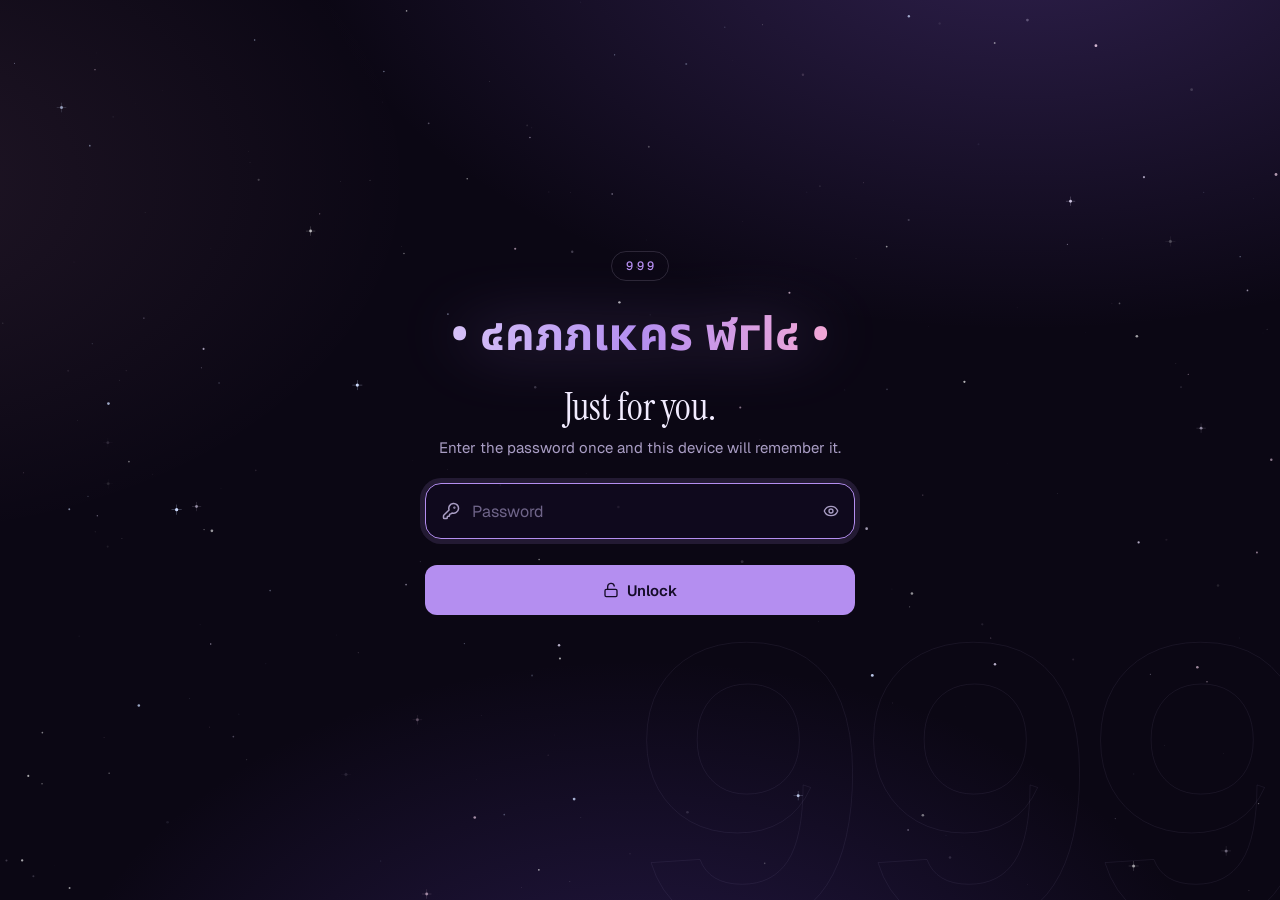
==== commit 9437690b: "Sidebar with Spotify and sportsYou" ====
--- a/index.html
+++ b/index.html
@@ -22,8 +22,8 @@
   <link rel="preconnect" href="https://fonts.gstatic.com" crossorigin>
   <link href="https://fonts.googleapis.com/css2?family=Geist:wght@400;500;600&family=Geist+Mono:wght@400;500&family=Instrument+Serif:ital@0;1&family=Noto+Sans+Thai:wght@600;700&display=swap" rel="stylesheet">
 
-  <link rel="stylesheet" href="css/styles.css?v=5">
-  <link rel="stylesheet" href="css/vibes.css?v=5">
+  <link rel="stylesheet" href="css/styles.css?v=6">
+  <link rel="stylesheet" href="css/vibes.css?v=6">
 </head>
 <body>
   <!-- background: live starfield (js/sky.js) + cursor glow -->
@@ -51,6 +51,71 @@
   </div>
 
   <div class="app" id="app" hidden>
+    <!-- SIDEBAR (js/sidebar.js): a rail on the left, a dock along the bottom on phones -->
+    <nav class="rail" id="rail" aria-label="Sidebar">
+      <button class="rail-btn rail-home" type="button" data-rail="home" data-tip="Top" aria-label="Back to the top"><span class="rail-999">999</span></button>
+      <span class="rail-sep" aria-hidden="true"></span>
+      <button class="rail-btn rail-app" type="button" data-panel-toggle="spotify" data-tip="Spotify" aria-label="Spotify" aria-expanded="false" aria-controls="panel-spotify">
+        <svg class="brand-spotify" viewBox="0 0 24 24" aria-hidden="true"><path fill="currentColor" d="M12 0C5.4 0 0 5.4 0 12s5.4 12 12 12 12-5.4 12-12S18.66 0 12 0zm5.521 17.34c-.24.359-.66.48-1.021.24-2.82-1.74-6.36-2.101-10.561-1.141-.418.122-.779-.179-.899-.539-.12-.421.18-.78.54-.9 4.56-1.021 8.52-.6 11.64 1.32.42.18.479.659.301 1.02zm1.44-3.3c-.301.42-.841.6-1.262.3-3.239-1.98-8.159-2.58-11.939-1.38-.479.12-1.02-.12-1.14-.6-.12-.48.12-1.021.6-1.141C9.6 9.9 15 10.561 18.72 12.84c.361.181.54.78.241 1.2zm.12-3.36C15.24 8.4 8.82 8.16 5.16 9.301c-.6.179-1.2-.181-1.38-.721-.18-.601.18-1.2.72-1.381 4.26-1.26 11.28-1.02 15.721 1.621.539.3.719 1.02.419 1.56-.299.421-1.02.599-1.559.3z"/></svg>
+        <i class="rail-dot" aria-hidden="true"></i>
+      </button>
+      <button class="rail-btn rail-app" type="button" data-panel-toggle="sportsyou" data-tip="sportsYou" aria-label="sportsYou" aria-expanded="false" aria-controls="panel-sportsyou">
+        <span class="sy-tile"><span class="brand-sy"></span></span>
+      </button>
+      <span class="rail-sep" aria-hidden="true"></span>
+      <button class="rail-btn rail-jump" type="button" data-jump="now" data-tip="Right now" aria-label="Go to Right now"><span data-icon="clock"></span></button>
+      <button class="rail-btn rail-jump" type="button" data-jump="classes" data-tip="Classes" aria-label="Go to Classes"><span data-icon="layout-grid"></span></button>
+      <button class="rail-btn rail-jump" type="button" data-jump="week" data-tip="This week" aria-label="Go to This week"><span data-icon="calendar-days"></span></button>
+      <button class="rail-btn rail-jump" type="button" data-jump="notes" data-tip="Notes" aria-label="Go to Notes"><span data-icon="notebook-pen"></span></button>
+      <span class="rail-grow" aria-hidden="true"></span>
+      <button class="rail-btn" type="button" data-action="settings" data-tip="Settings" aria-label="Settings"><span data-icon="settings"></span></button>
+    </nav>
+
+    <aside class="side-panel" id="panel-spotify" data-panel="spotify" aria-label="Spotify" inert>
+      <header class="panel-head">
+        <svg class="brand-spotify" viewBox="0 0 24 24" aria-hidden="true"><path fill="currentColor" d="M12 0C5.4 0 0 5.4 0 12s5.4 12 12 12 12-5.4 12-12S18.66 0 12 0zm5.521 17.34c-.24.359-.66.48-1.021.24-2.82-1.74-6.36-2.101-10.561-1.141-.418.122-.779-.179-.899-.539-.12-.421.18-.78.54-.9 4.56-1.021 8.52-.6 11.64 1.32.42.18.479.659.301 1.02zm1.44-3.3c-.301.42-.841.6-1.262.3-3.239-1.98-8.159-2.58-11.939-1.38-.479.12-1.02-.12-1.14-.6-.12-.48.12-1.021.6-1.141C9.6 9.9 15 10.561 18.72 12.84c.361.181.54.78.241 1.2zm.12-3.36C15.24 8.4 8.82 8.16 5.16 9.301c-.6.179-1.2-.181-1.38-.721-.18-.601.18-1.2.72-1.381 4.26-1.26 11.28-1.02 15.721 1.621.539.3.719 1.02.419 1.56-.299.421-1.02.599-1.559.3z"/></svg>
+        <h2>Spotify</h2>
+        <a class="icon-btn" href="https://open.spotify.com" target="_blank" rel="noopener" aria-label="Open Spotify in a new tab" title="Open in a new tab"><span data-icon="arrow-up-right"></span></a>
+        <button class="icon-btn" type="button" data-panel-pin aria-pressed="false" aria-label="Keep the panel open beside the page" title="Pin"><span data-icon="pin"></span></button>
+        <button class="icon-btn" type="button" data-panel-close aria-label="Close" title="Close"><span data-icon="x"></span></button>
+      </header>
+      <div class="panel-body sp-body">
+        <div class="sp-player" id="sp-player"><span class="sp-loading"><span data-icon="music"></span>Loading the player…</span></div>
+        <form class="sp-add" id="sp-add" autocomplete="off">
+          <input class="field" id="sp-link" type="text" placeholder="Paste a Spotify link" aria-label="Spotify link to add" inputmode="url">
+          <button class="icon-btn solid" type="submit" aria-label="Add to your music"><span data-icon="plus"></span></button>
+        </form>
+        <p class="hint">In Spotify: tap <b>•••</b> → <b>Share</b> → <b>Copy link</b> on any playlist, album or song.</p>
+        <h3 class="panel-label">Your music</h3>
+        <ul class="sp-list" id="sp-list"></ul>
+        <div class="sp-signin">
+          <span data-icon="headphones"></span>
+          <p>Hearing 30-second previews? Sign in to Spotify once in this browser and the player plays full songs.</p>
+          <button class="btn ghost sm" type="button" data-sp-signin><span data-icon="user-round"></span>Sign in to Spotify</button>
+        </div>
+      </div>
+    </aside>
+
+    <aside class="side-panel" id="panel-sportsyou" data-panel="sportsyou" aria-label="sportsYou" inert>
+      <header class="panel-head">
+        <span class="sy-tile"><span class="brand-sy"></span></span>
+        <h2>sportsYou</h2>
+        <a class="icon-btn" href="https://app.sportsyou.com/" target="_blank" rel="noopener" aria-label="Open sportsYou in a new tab" title="Open in a new tab"><span data-icon="arrow-up-right"></span></a>
+        <button class="icon-btn" type="button" data-panel-close aria-label="Close" title="Close"><span data-icon="x"></span></button>
+      </header>
+      <div class="panel-body sy-body">
+        <div class="sy-hero">
+          <span class="sy-tile big"><span class="brand-sy"></span></span>
+          <b>Teams, chats &amp; schedules</b>
+          <span>Opens in its own slim window right beside this page.</span>
+        </div>
+        <button class="btn btn-block" type="button" data-sy="dock"><span data-icon="arrow-right"></span>Open beside this page</button>
+        <button class="btn ghost btn-block" type="button" data-sy="tab"><span data-icon="arrow-up-right"></span>Open in a new tab</button>
+        <label class="set-row sy-direct"><span class="set-label">Skip this panel next time<small>The sidebar button opens sportsYou straight away</small></span><input class="switch" type="checkbox" id="sy-direct"></label>
+        <p class="sy-note"><span data-icon="info"></span><span>sportsYou doesn't allow other websites to show it inside them, so it can't live inside this panel the way Spotify does.</span></p>
+      </div>
+    </aside>
+
     <header class="topbar wrap">
       <p class="greeting" id="greeting">Hi</p>
       <div class="topbar-right">
@@ -404,10 +469,10 @@
   </dialog>
 
   <!-- Only these load before unlocking (no private data). js/gate.js loads the rest. -->
-  <script src="js/icons.js?v=5"></script>
-  <script src="js/prefs.js?v=5"></script>
-  <script src="js/sky.js?v=5"></script>
-  <script src="data/private.js?v=5"></script>
-  <script src="js/gate.js?v=5"></script>
+  <script src="js/icons.js?v=6"></script>
+  <script src="js/prefs.js?v=6"></script>
+  <script src="js/sky.js?v=6"></script>
+  <script src="data/private.js?v=6"></script>
+  <script src="js/gate.js?v=6"></script>
 </body>
 </html>
--- a/css/styles.css
+++ b/css/styles.css
@@ -1341,6 +1341,207 @@
   body.editing :is(.course, .bubble-wrap, .side > .panel) { outline: 1px dashed color-mix(in srgb, var(--wrld) 55%, transparent); outline-offset: 4px; }
 }
 
+/* ---------- sidebar: rail + panels (dock + sheets on phones) ---------- */
+:root { --rail: 64px; --panel: 400px; }
+body.has-rail .app { padding-left: var(--rail); }
+body.has-rail .topbar .gear { display: none; }
+
+.rail {
+  position: fixed;
+  top: 0;
+  bottom: 0;
+  left: 0;
+  z-index: 30;
+  display: flex;
+  flex-direction: column;
+  align-items: center;
+  gap: 6px;
+  width: var(--rail);
+  padding: 14px 0 16px;
+  border-right: 1px solid var(--line);
+  background: rgba(12, 8, 22, 0.94);
+}
+.rail-btn {
+  position: relative;
+  display: grid;
+  place-items: center;
+  flex: none;
+  width: 44px;
+  height: 44px;
+  padding: 0;
+  border: 0;
+  border-radius: 14px;
+  background: transparent;
+  color: var(--muted);
+  cursor: pointer;
+  transition: background 0.2s, color 0.2s, transform 0.25s var(--ease);
+}
+.rail-btn:hover { background: var(--surface-2); color: var(--text); }
+.rail-btn:active { transform: scale(0.94); }
+.rail-btn .i { width: 20px; height: 20px; }
+.rail-btn.active { background: color-mix(in srgb, var(--wrld) 16%, transparent); color: var(--text); }
+.rail-btn::before {
+  content: "";
+  position: absolute;
+  top: 50%;
+  left: -10px;
+  width: 3px;
+  height: 0;
+  border-radius: 0 3px 3px 0;
+  background: var(--wrld);
+  transform: translateY(-50%);
+  transition: height 0.25s var(--ease), width 0.25s var(--ease);
+}
+.rail-btn.here::before { height: 10px; }
+.rail-btn.active::before { height: 24px; }
+.rail-btn::after {
+  content: attr(data-tip);
+  position: absolute;
+  top: 50%;
+  left: calc(100% + 12px);
+  z-index: 2;
+  padding: 5px 10px;
+  border-radius: 8px;
+  border: 1px solid var(--line-2);
+  background: #0d0818;
+  color: var(--text);
+  font: 500 12px var(--font);
+  white-space: nowrap;
+  opacity: 0;
+  pointer-events: none;
+  transform: translate(-4px, -50%);
+  transition: opacity 0.15s, transform 0.2s var(--ease);
+}
+.rail-btn:hover::after, .rail-btn:focus-visible::after { opacity: 1; transform: translate(0, -50%); }
+.rail-sep { flex: none; width: 24px; height: 1px; margin: 6px 0; background: var(--line-2); }
+.rail-grow { flex: 1; }
+.rail-home { border: 1px solid var(--line-2); border-radius: 50%; }
+.rail-999 { color: var(--wrld); font: 600 11px var(--mono); letter-spacing: 0.06em; }
+.rail-dot { position: absolute; right: 5px; bottom: 5px; display: none; width: 9px; height: 9px; border-radius: 50%; border: 2px solid #0c0816; background: var(--wrld); }
+.rail-btn.loaded .rail-dot { display: block; }
+
+/* the real logos, drawn in her accent color */
+.brand-spotify { display: block; width: 26px; height: 26px; color: var(--wrld); filter: drop-shadow(0 0 10px color-mix(in srgb, var(--wrld) 35%, transparent)); }
+.sy-tile { display: grid; flex: none; place-items: center; width: 26px; height: 26px; border-radius: 7px; background: var(--wrld); box-shadow: 0 0 12px color-mix(in srgb, var(--wrld) 35%, transparent); }
+.brand-sy {
+  display: block;
+  width: 100%;
+  height: 100%;
+  background: var(--ink);
+  -webkit-mask: url("../icons/brand-sportsyou.png") center / 100% 100% no-repeat;
+  mask: url("../icons/brand-sportsyou.png") center / 100% 100% no-repeat;
+}
+.sy-tile.big { width: 76px; height: 76px; border-radius: 20px; }
+.rail-app:not(.active) :is(.brand-spotify, .sy-tile) { opacity: 0.82; transition: opacity 0.2s, transform 0.25s var(--ease); }
+.rail-app:hover :is(.brand-spotify, .sy-tile) { opacity: 1; transform: scale(1.06); }
+
+.side-panel {
+  position: fixed;
+  top: 0;
+  bottom: 0;
+  left: var(--rail);
+  z-index: 29;
+  display: flex;
+  flex-direction: column;
+  width: min(var(--panel), calc(100vw - var(--rail)));
+  border-right: 1px solid var(--line-2);
+  background: #120b21;
+  box-shadow: 30px 0 80px rgba(0, 0, 0, 0.5);
+  visibility: hidden;
+  transform: translateX(-102%);
+  transition: transform 0.38s var(--ease), visibility 0s linear 0.38s;
+}
+.side-panel.open { visibility: visible; transform: none; transition: transform 0.38s var(--ease); }
+body.panel-pinned .app { padding-left: calc(var(--rail) + var(--panel)); }
+body.panel-pinned .side-panel { box-shadow: none; }
+@media (max-width: 1100px) { body.panel-pinned .app { padding-left: var(--rail); } }
+
+.panel-head { display: flex; align-items: center; gap: 8px; padding: 16px 14px 14px 18px; border-bottom: 1px solid var(--line); }
+.panel-head h2 { flex: 1; margin: 0 0 0 4px; font: 400 26px/1 var(--serif); }
+.panel-head .brand-spotify, .panel-head .sy-tile { width: 28px; height: 28px; }
+.panel-head [data-panel-pin][aria-pressed="true"] { background: color-mix(in srgb, var(--wrld) 15%, transparent); color: var(--wrld); }
+.panel-body { display: flex; flex: 1; flex-direction: column; gap: 12px; padding: 16px 18px 24px; overflow-y: auto; overscroll-behavior: contain; }
+.panel-body > * { flex: none; }
+.panel-body .btn-block { margin-top: 0; }
+.panel-label { margin: 8px 0 0; color: var(--muted); font: 500 11px var(--mono); letter-spacing: 0.12em; text-transform: uppercase; }
+.panel-body .hint { margin: -4px 0 0; }
+
+/* Spotify only shows its full player at 352px tall or more, so no border eating into that */
+.sp-player { position: relative; flex: none; height: 452px; overflow: hidden; border-radius: 14px; background: #181818; box-shadow: 0 0 0 1px var(--line); }
+.sp-frame { display: block; width: 100%; height: 100%; border: 0; }
+.sp-loading { position: absolute; inset: 0; display: flex; align-items: center; justify-content: center; gap: 8px; color: var(--faint); font-size: 13px; }
+.sp-loading .i { width: 16px; height: 16px; }
+.sp-player.ready .sp-loading { display: none; }
+.sp-add { display: flex; gap: 8px; }
+.sp-add .field { flex: 1; height: 42px; }
+.sp-list { display: grid; gap: 4px; margin: 0; padding: 0; list-style: none; }
+.sp-row { display: flex; align-items: center; gap: 4px; border-radius: 12px; transition: background 0.2s; }
+.sp-row:hover { background: var(--surface-2); }
+.sp-row.current { background: color-mix(in srgb, var(--wrld) 14%, transparent); }
+.sp-item { display: flex; flex: 1; align-items: center; gap: 12px; min-width: 0; padding: 8px; border: 0; background: none; color: var(--text); font: inherit; text-align: left; cursor: pointer; }
+.sp-item img, .sp-noart { flex: none; width: 40px; height: 40px; border-radius: 8px; object-fit: cover; }
+.sp-noart { display: grid; place-items: center; background: var(--surface-2); color: var(--muted); }
+.sp-noart .i { width: 18px; height: 18px; }
+.sp-meta { display: flex; flex-direction: column; min-width: 0; }
+.sp-meta b { overflow: hidden; font-size: 14px; font-weight: 500; white-space: nowrap; text-overflow: ellipsis; }
+.sp-meta small { color: var(--faint); font-size: 12px; }
+.sp-row.current .sp-meta small { color: var(--wrld); }
+.sp-x { opacity: 0; }
+.sp-row:hover .sp-x, .sp-x:focus-visible { opacity: 1; }
+@media (hover: none) { .sp-x { opacity: 0.7; } }
+.sp-signin { display: grid; grid-template-columns: auto minmax(0, 1fr); align-items: start; gap: 8px 12px; margin-top: 8px; padding: 14px; border-radius: 14px; border: 1px solid var(--line); background: var(--surface); }
+.sp-signin > [data-icon] { color: var(--wrld); }
+.sp-signin p { margin: 0; color: var(--muted); font-size: 13px; }
+.sp-signin .btn { grid-column: 2; justify-self: start; }
+
+.sy-hero { display: flex; flex-direction: column; align-items: center; gap: 6px; padding: 22px 0 12px; text-align: center; }
+.sy-hero b { margin-top: 12px; font: 400 28px/1.1 var(--serif); }
+.sy-hero > span:last-child { color: var(--muted); font-size: 14px; }
+.sy-direct { margin-top: 6px; padding: 12px 0 4px; border-top: 1px solid var(--line); }
+.sy-note { display: flex; gap: 8px; margin: 0; color: var(--faint); font-size: 12.5px; }
+.sy-note .i { flex: none; width: 15px; height: 15px; margin-top: 1px; }
+
+@media (max-width: 760px) {
+  :root { --rail: 0px; }
+  body.has-rail .app { padding-left: 0; padding-bottom: calc(72px + env(safe-area-inset-bottom)); }
+  .rail {
+    top: auto;
+    right: 0;
+    flex-direction: row;
+    justify-content: space-around;
+    width: auto;
+    height: calc(64px + env(safe-area-inset-bottom));
+    padding: 8px 12px calc(8px + env(safe-area-inset-bottom));
+    border-right: 0;
+    border-top: 1px solid var(--line);
+  }
+  .rail-sep, .rail-grow, .rail-jump:not([data-jump="notes"]) { display: none; }
+  .rail-btn::after { display: none; }
+  .rail-btn::before { top: -8px; left: 50%; width: 0; height: 3px; border-radius: 0 0 3px 3px; transform: translateX(-50%); }
+  .rail-btn.here::before { width: 8px; height: 3px; }
+  .rail-btn.active::before { width: 22px; height: 3px; }
+  .side-panel {
+    top: auto;
+    right: 0;
+    bottom: calc(64px + env(safe-area-inset-bottom));
+    left: 0;
+    width: 100%;
+    height: min(78vh, 680px);
+    border-right: 0;
+    border-top: 1px solid var(--line-2);
+    border-radius: 22px 22px 0 0;
+    box-shadow: 0 -30px 80px rgba(0, 0, 0, 0.55);
+    transform: translateY(110%);
+  }
+  .side-panel.open { transform: none; }
+  body.panel-pinned .app { padding-left: 0; }
+  [data-panel-pin] { display: none; }
+  .sp-player { height: 360px; }
+  .edit-bar { bottom: calc(76px + env(safe-area-inset-bottom)); }
+  .toast { bottom: calc(84px + env(safe-area-inset-bottom)); }
+  body.editing .toast { bottom: calc(150px + env(safe-area-inset-bottom)); }
+}
+
 /* ---------- motion off ---------- */
 @media (prefers-reduced-motion: reduce) {
   *, *::before, *::after { animation: none !important; transition: none !important; }
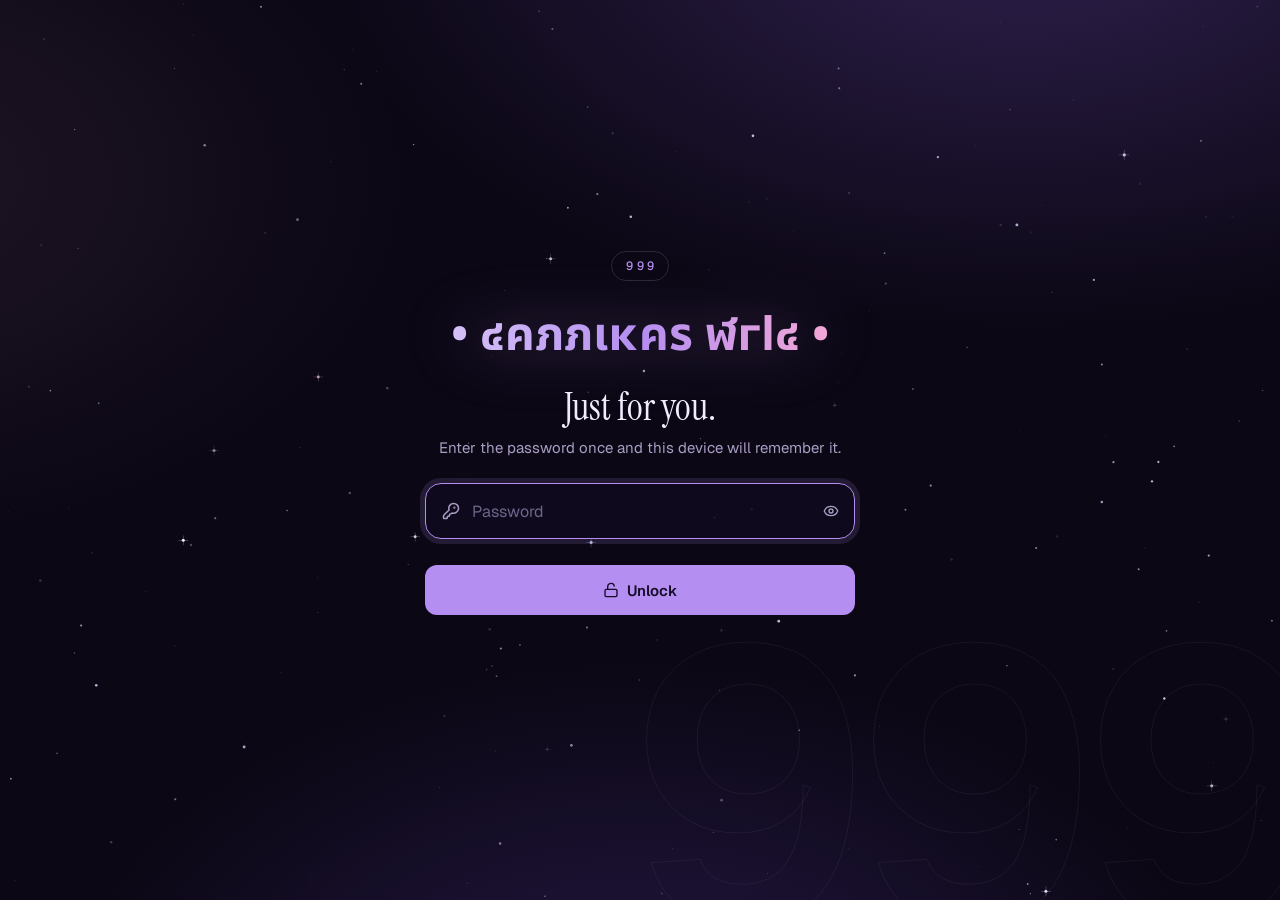
==== commit c443f955: "Sync status in top bar and settings" ====
--- a/index.html
+++ b/index.html
@@ -22,8 +22,8 @@
   <link rel="preconnect" href="https://fonts.gstatic.com" crossorigin>
   <link href="https://fonts.googleapis.com/css2?family=Geist:wght@400;500;600&family=Geist+Mono:wght@400;500&family=Instrument+Serif:ital@0;1&family=Noto+Sans+Thai:wght@600;700&display=swap" rel="stylesheet">
 
-  <link rel="stylesheet" href="css/styles.css?v=6">
-  <link rel="stylesheet" href="css/vibes.css?v=6">
+  <link rel="stylesheet" href="css/styles.css?v=7">
+  <link rel="stylesheet" href="css/vibes.css?v=7">
 </head>
 <body>
   <!-- background: live starfield (js/sky.js) + cursor glow -->
@@ -119,6 +119,7 @@
     <header class="topbar wrap">
       <p class="greeting" id="greeting">Hi</p>
       <div class="topbar-right">
+        <button class="sync-pill" type="button" id="sync-pill" data-action="settings" hidden><span data-icon="cloud"></span><span class="sync-label"></span></button>
         <span class="day-badge" id="day-badge"></span>
         <span class="clock-date" id="clock-date"></span>
         <time class="clock" id="clock"><span id="clock-time">--:--</span><span class="clock-ap" id="clock-ap"></span></time>
@@ -440,6 +441,12 @@
         <button class="btn ghost" type="button" data-set="notes-import"><span data-icon="apple"></span>Import from Apple Notes</button>
       </section>
 
+      <section class="set-group" id="set-sync-group" hidden>
+        <h3>Sync</h3>
+        <div class="sync-row"><span class="sync-state" id="set-sync-state"></span><button class="btn ghost sm" type="button" data-set="sync-now"><span data-icon="refresh-cw"></span>Sync now</button></div>
+        <p class="set-note">Notes, to-dos, shortcuts, layout, settings, Canvas links and Spotify picks are the same on every device you unlock. It's all encrypted with your password before it leaves this device.</p>
+      </section>
+
       <section class="set-group">
         <h3>Your stuff</h3>
         <p class="set-note">Everything you do here saves on this device as you go. To move it to another phone or laptop, download a backup here and restore it there.</p>
@@ -469,10 +476,10 @@
   </dialog>
 
   <!-- Only these load before unlocking (no private data). js/gate.js loads the rest. -->
-  <script src="js/icons.js?v=6"></script>
-  <script src="js/prefs.js?v=6"></script>
-  <script src="js/sky.js?v=6"></script>
-  <script src="data/private.js?v=6"></script>
-  <script src="js/gate.js?v=6"></script>
+  <script src="js/icons.js?v=7"></script>
+  <script src="js/prefs.js?v=7"></script>
+  <script src="js/sky.js?v=7"></script>
+  <script src="data/private.js?v=7"></script>
+  <script src="js/gate.js?v=7"></script>
 </body>
 </html>
--- a/css/styles.css
+++ b/css/styles.css
@@ -1542,6 +1542,36 @@
   body.editing .toast { bottom: calc(150px + env(safe-area-inset-bottom)); }
 }
 
+/* ---------- sync status ---------- */
+.sync-pill {
+  display: inline-flex;
+  align-items: center;
+  gap: 6px;
+  height: 28px;
+  padding: 0 10px 0 8px;
+  border-radius: 99px;
+  border: 1px solid var(--line);
+  background: transparent;
+  color: var(--muted);
+  font: 500 12px var(--font);
+  cursor: pointer;
+  transition: background 0.2s, color 0.2s, border-color 0.2s;
+}
+.sync-pill:hover { background: var(--surface-2); color: var(--text); }
+.sync-pill .i { width: 15px; height: 15px; }
+.sync-pill.ok .i { color: #9fe6cd; }
+.sync-pill.syncing .i, .sync-pill.pending .i, .sync-pill.idle .i { color: var(--wrld); animation: sync-breathe 1.2s ease-in-out infinite; }
+.sync-pill.offline .i { color: var(--faint); }
+.sync-pill.auth, .sync-pill.error { border-color: rgba(255, 143, 168, 0.45); color: #ff9fb4; }
+@keyframes sync-breathe { 50% { opacity: 0.35; } }
+@media (max-width: 560px) { .sync-pill:not(.auth):not(.error) .sync-label { display: none; } .sync-pill { padding: 0 7px; } }
+.sync-row { display: flex; align-items: center; justify-content: space-between; gap: 12px; }
+.sync-state { display: inline-flex; align-items: center; gap: 8px; font-size: 14px; }
+.sync-dot { width: 8px; height: 8px; border-radius: 50%; background: var(--faint); }
+.sync-dot.ok { background: #9fe6cd; box-shadow: 0 0 8px #9fe6cd; }
+.sync-dot.syncing, .sync-dot.pending, .sync-dot.idle { background: var(--wrld); animation: sync-breathe 1.2s ease-in-out infinite; }
+.sync-dot.auth, .sync-dot.error { background: #ff8fa8; }
+
 /* ---------- motion off ---------- */
 @media (prefers-reduced-motion: reduce) {
   *, *::before, *::after { animation: none !important; transition: none !important; }
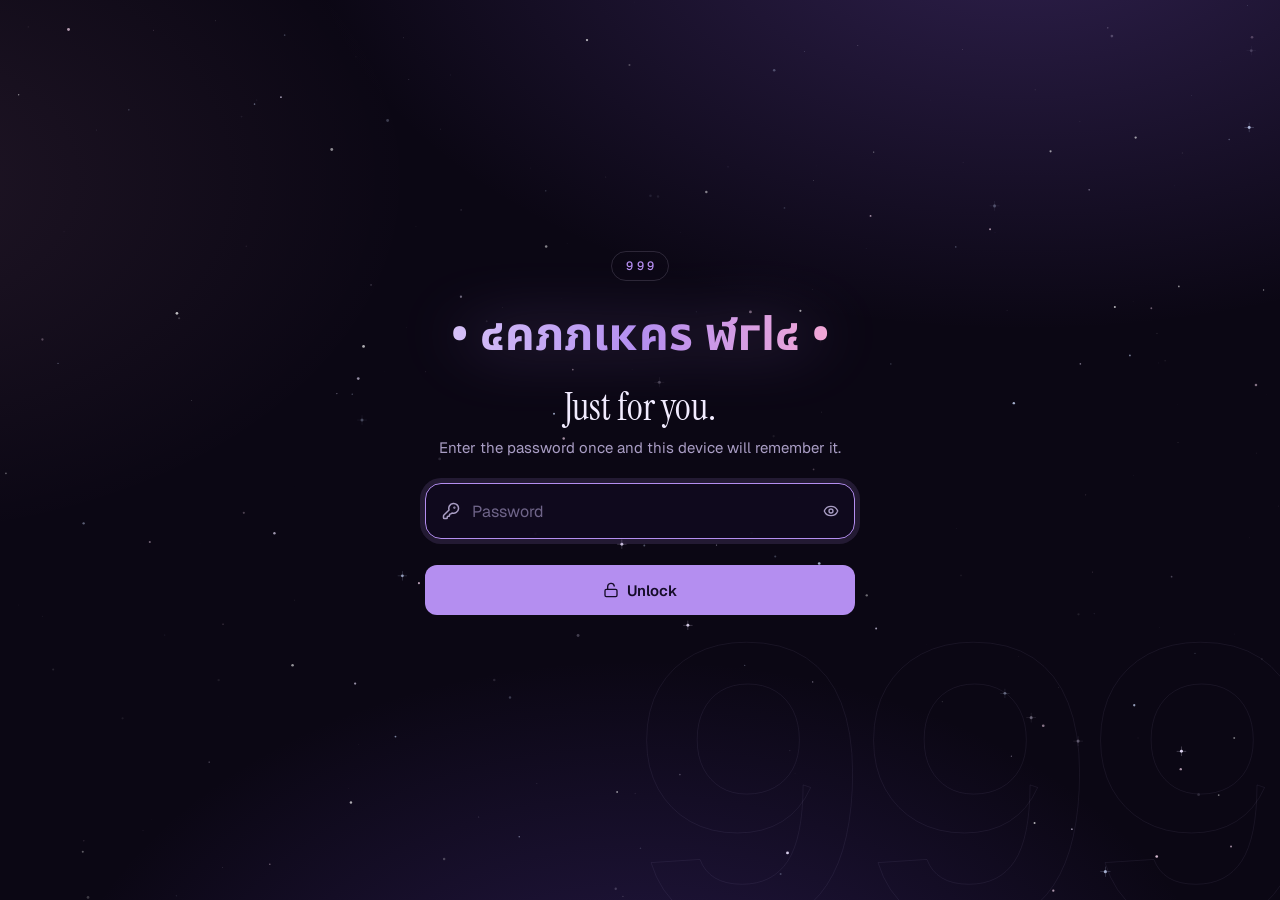
==== commit 0496a7c8: "Spotify button opens a new tab" ====
--- a/index.html
+++ b/index.html
@@ -22,8 +22,8 @@
   <link rel="preconnect" href="https://fonts.gstatic.com" crossorigin>
   <link href="https://fonts.googleapis.com/css2?family=Geist:wght@400;500;600&family=Geist+Mono:wght@400;500&family=Instrument+Serif:ital@0;1&family=Noto+Sans+Thai:wght@600;700&display=swap" rel="stylesheet">
 
-  <link rel="stylesheet" href="css/styles.css?v=7">
-  <link rel="stylesheet" href="css/vibes.css?v=7">
+  <link rel="stylesheet" href="css/styles.css?v=8">
+  <link rel="stylesheet" href="css/vibes.css?v=8">
 </head>
 <body>
   <!-- background: live starfield (js/sky.js) + cursor glow -->
@@ -55,10 +55,9 @@
     <nav class="rail" id="rail" aria-label="Sidebar">
       <button class="rail-btn rail-home" type="button" data-rail="home" data-tip="Top" aria-label="Back to the top"><span class="rail-999">999</span></button>
       <span class="rail-sep" aria-hidden="true"></span>
-      <button class="rail-btn rail-app" type="button" data-panel-toggle="spotify" data-tip="Spotify" aria-label="Spotify" aria-expanded="false" aria-controls="panel-spotify">
+      <a class="rail-btn rail-app" href="https://open.spotify.com" target="_blank" rel="noopener" data-tip="Spotify" aria-label="Spotify (opens in a new tab)">
         <svg class="brand-spotify" viewBox="0 0 24 24" aria-hidden="true"><path fill="currentColor" d="M12 0C5.4 0 0 5.4 0 12s5.4 12 12 12 12-5.4 12-12S18.66 0 12 0zm5.521 17.34c-.24.359-.66.48-1.021.24-2.82-1.74-6.36-2.101-10.561-1.141-.418.122-.779-.179-.899-.539-.12-.421.18-.78.54-.9 4.56-1.021 8.52-.6 11.64 1.32.42.18.479.659.301 1.02zm1.44-3.3c-.301.42-.841.6-1.262.3-3.239-1.98-8.159-2.58-11.939-1.38-.479.12-1.02-.12-1.14-.6-.12-.48.12-1.021.6-1.141C9.6 9.9 15 10.561 18.72 12.84c.361.181.54.78.241 1.2zm.12-3.36C15.24 8.4 8.82 8.16 5.16 9.301c-.6.179-1.2-.181-1.38-.721-.18-.601.18-1.2.72-1.381 4.26-1.26 11.28-1.02 15.721 1.621.539.3.719 1.02.419 1.56-.299.421-1.02.599-1.559.3z"/></svg>
-        <i class="rail-dot" aria-hidden="true"></i>
-      </button>
+      </a>
       <button class="rail-btn rail-app" type="button" data-panel-toggle="sportsyou" data-tip="sportsYou" aria-label="sportsYou" aria-expanded="false" aria-controls="panel-sportsyou">
         <span class="sy-tile"><span class="brand-sy"></span></span>
       </button>
@@ -70,31 +69,6 @@
       <span class="rail-grow" aria-hidden="true"></span>
       <button class="rail-btn" type="button" data-action="settings" data-tip="Settings" aria-label="Settings"><span data-icon="settings"></span></button>
     </nav>
-
-    <aside class="side-panel" id="panel-spotify" data-panel="spotify" aria-label="Spotify" inert>
-      <header class="panel-head">
-        <svg class="brand-spotify" viewBox="0 0 24 24" aria-hidden="true"><path fill="currentColor" d="M12 0C5.4 0 0 5.4 0 12s5.4 12 12 12 12-5.4 12-12S18.66 0 12 0zm5.521 17.34c-.24.359-.66.48-1.021.24-2.82-1.74-6.36-2.101-10.561-1.141-.418.122-.779-.179-.899-.539-.12-.421.18-.78.54-.9 4.56-1.021 8.52-.6 11.64 1.32.42.18.479.659.301 1.02zm1.44-3.3c-.301.42-.841.6-1.262.3-3.239-1.98-8.159-2.58-11.939-1.38-.479.12-1.02-.12-1.14-.6-.12-.48.12-1.021.6-1.141C9.6 9.9 15 10.561 18.72 12.84c.361.181.54.78.241 1.2zm.12-3.36C15.24 8.4 8.82 8.16 5.16 9.301c-.6.179-1.2-.181-1.38-.721-.18-.601.18-1.2.72-1.381 4.26-1.26 11.28-1.02 15.721 1.621.539.3.719 1.02.419 1.56-.299.421-1.02.599-1.559.3z"/></svg>
-        <h2>Spotify</h2>
-        <a class="icon-btn" href="https://open.spotify.com" target="_blank" rel="noopener" aria-label="Open Spotify in a new tab" title="Open in a new tab"><span data-icon="arrow-up-right"></span></a>
-        <button class="icon-btn" type="button" data-panel-pin aria-pressed="false" aria-label="Keep the panel open beside the page" title="Pin"><span data-icon="pin"></span></button>
-        <button class="icon-btn" type="button" data-panel-close aria-label="Close" title="Close"><span data-icon="x"></span></button>
-      </header>
-      <div class="panel-body sp-body">
-        <div class="sp-player" id="sp-player"><span class="sp-loading"><span data-icon="music"></span>Loading the player…</span></div>
-        <form class="sp-add" id="sp-add" autocomplete="off">
-          <input class="field" id="sp-link" type="text" placeholder="Paste a Spotify link" aria-label="Spotify link to add" inputmode="url">
-          <button class="icon-btn solid" type="submit" aria-label="Add to your music"><span data-icon="plus"></span></button>
-        </form>
-        <p class="hint">In Spotify: tap <b>•••</b> → <b>Share</b> → <b>Copy link</b> on any playlist, album or song.</p>
-        <h3 class="panel-label">Your music</h3>
-        <ul class="sp-list" id="sp-list"></ul>
-        <div class="sp-signin">
-          <span data-icon="headphones"></span>
-          <p>Hearing 30-second previews? Sign in to Spotify once in this browser and the player plays full songs.</p>
-          <button class="btn ghost sm" type="button" data-sp-signin><span data-icon="user-round"></span>Sign in to Spotify</button>
-        </div>
-      </div>
-    </aside>
 
     <aside class="side-panel" id="panel-sportsyou" data-panel="sportsyou" aria-label="sportsYou" inert>
       <header class="panel-head">
@@ -476,10 +450,10 @@
   </dialog>
 
   <!-- Only these load before unlocking (no private data). js/gate.js loads the rest. -->
-  <script src="js/icons.js?v=7"></script>
-  <script src="js/prefs.js?v=7"></script>
-  <script src="js/sky.js?v=7"></script>
-  <script src="data/private.js?v=7"></script>
-  <script src="js/gate.js?v=7"></script>
+  <script src="js/icons.js?v=8"></script>
+  <script src="js/prefs.js?v=8"></script>
+  <script src="js/sky.js?v=8"></script>
+  <script src="data/private.js?v=8"></script>
+  <script src="js/gate.js?v=8"></script>
 </body>
 </html>
--- a/css/styles.css
+++ b/css/styles.css
@@ -1373,6 +1373,7 @@
   border-radius: 14px;
   background: transparent;
   color: var(--muted);
+  text-decoration: none;
   cursor: pointer;
   transition: background 0.2s, color 0.2s, transform 0.25s var(--ease);
 }
@@ -1417,8 +1418,6 @@
 .rail-grow { flex: 1; }
 .rail-home { border: 1px solid var(--line-2); border-radius: 50%; }
 .rail-999 { color: var(--wrld); font: 600 11px var(--mono); letter-spacing: 0.06em; }
-.rail-dot { position: absolute; right: 5px; bottom: 5px; display: none; width: 9px; height: 9px; border-radius: 50%; border: 2px solid #0c0816; background: var(--wrld); }
-.rail-btn.loaded .rail-dot { display: block; }
 
 /* the real logos, drawn in her accent color */
 .brand-spotify { display: block; width: 26px; height: 26px; color: var(--wrld); filter: drop-shadow(0 0 10px color-mix(in srgb, var(--wrld) 35%, transparent)); }
@@ -1452,47 +1451,16 @@
   transition: transform 0.38s var(--ease), visibility 0s linear 0.38s;
 }
 .side-panel.open { visibility: visible; transform: none; transition: transform 0.38s var(--ease); }
-body.panel-pinned .app { padding-left: calc(var(--rail) + var(--panel)); }
-body.panel-pinned .side-panel { box-shadow: none; }
-@media (max-width: 1100px) { body.panel-pinned .app { padding-left: var(--rail); } }
 
 .panel-head { display: flex; align-items: center; gap: 8px; padding: 16px 14px 14px 18px; border-bottom: 1px solid var(--line); }
 .panel-head h2 { flex: 1; margin: 0 0 0 4px; font: 400 26px/1 var(--serif); }
 .panel-head .brand-spotify, .panel-head .sy-tile { width: 28px; height: 28px; }
-.panel-head [data-panel-pin][aria-pressed="true"] { background: color-mix(in srgb, var(--wrld) 15%, transparent); color: var(--wrld); }
 .panel-body { display: flex; flex: 1; flex-direction: column; gap: 12px; padding: 16px 18px 24px; overflow-y: auto; overscroll-behavior: contain; }
 .panel-body > * { flex: none; }
 .panel-body .btn-block { margin-top: 0; }
 .panel-label { margin: 8px 0 0; color: var(--muted); font: 500 11px var(--mono); letter-spacing: 0.12em; text-transform: uppercase; }
 .panel-body .hint { margin: -4px 0 0; }
 
-/* Spotify only shows its full player at 352px tall or more, so no border eating into that */
-.sp-player { position: relative; flex: none; height: 452px; overflow: hidden; border-radius: 14px; background: #181818; box-shadow: 0 0 0 1px var(--line); }
-.sp-frame { display: block; width: 100%; height: 100%; border: 0; }
-.sp-loading { position: absolute; inset: 0; display: flex; align-items: center; justify-content: center; gap: 8px; color: var(--faint); font-size: 13px; }
-.sp-loading .i { width: 16px; height: 16px; }
-.sp-player.ready .sp-loading { display: none; }
-.sp-add { display: flex; gap: 8px; }
-.sp-add .field { flex: 1; height: 42px; }
-.sp-list { display: grid; gap: 4px; margin: 0; padding: 0; list-style: none; }
-.sp-row { display: flex; align-items: center; gap: 4px; border-radius: 12px; transition: background 0.2s; }
-.sp-row:hover { background: var(--surface-2); }
-.sp-row.current { background: color-mix(in srgb, var(--wrld) 14%, transparent); }
-.sp-item { display: flex; flex: 1; align-items: center; gap: 12px; min-width: 0; padding: 8px; border: 0; background: none; color: var(--text); font: inherit; text-align: left; cursor: pointer; }
-.sp-item img, .sp-noart { flex: none; width: 40px; height: 40px; border-radius: 8px; object-fit: cover; }
-.sp-noart { display: grid; place-items: center; background: var(--surface-2); color: var(--muted); }
-.sp-noart .i { width: 18px; height: 18px; }
-.sp-meta { display: flex; flex-direction: column; min-width: 0; }
-.sp-meta b { overflow: hidden; font-size: 14px; font-weight: 500; white-space: nowrap; text-overflow: ellipsis; }
-.sp-meta small { color: var(--faint); font-size: 12px; }
-.sp-row.current .sp-meta small { color: var(--wrld); }
-.sp-x { opacity: 0; }
-.sp-row:hover .sp-x, .sp-x:focus-visible { opacity: 1; }
-@media (hover: none) { .sp-x { opacity: 0.7; } }
-.sp-signin { display: grid; grid-template-columns: auto minmax(0, 1fr); align-items: start; gap: 8px 12px; margin-top: 8px; padding: 14px; border-radius: 14px; border: 1px solid var(--line); background: var(--surface); }
-.sp-signin > [data-icon] { color: var(--wrld); }
-.sp-signin p { margin: 0; color: var(--muted); font-size: 13px; }
-.sp-signin .btn { grid-column: 2; justify-self: start; }
 
 .sy-hero { display: flex; flex-direction: column; align-items: center; gap: 6px; padding: 22px 0 12px; text-align: center; }
 .sy-hero b { margin-top: 12px; font: 400 28px/1.1 var(--serif); }
@@ -1534,9 +1502,6 @@
     transform: translateY(110%);
   }
   .side-panel.open { transform: none; }
-  body.panel-pinned .app { padding-left: 0; }
-  [data-panel-pin] { display: none; }
-  .sp-player { height: 360px; }
   .edit-bar { bottom: calc(76px + env(safe-area-inset-bottom)); }
   .toast { bottom: calc(84px + env(safe-area-inset-bottom)); }
   body.editing .toast { bottom: calc(150px + env(safe-area-inset-bottom)); }
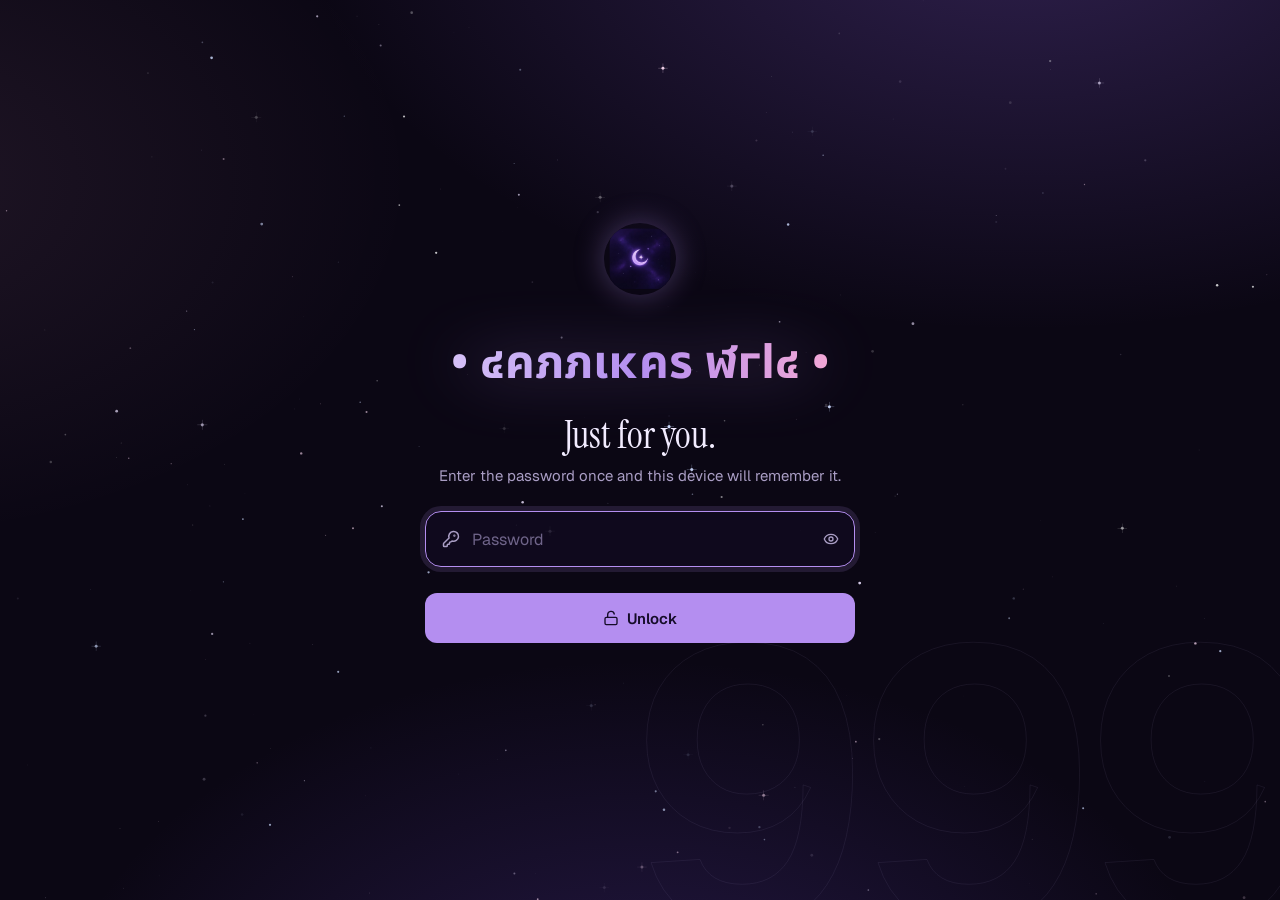
==== commit 4f91171c: "Update index.html" ====
--- a/index.html
+++ b/index.html
@@ -8,11 +8,11 @@
   <!-- private page: keep it out of search engines -->
   <meta name="robots" content="noindex, nofollow">
   <meta name="theme-color" content="#0b0714">
-  <link rel="icon" href="data:image/svg+xml,%3Csvg xmlns='http://www.w3.org/2000/svg' viewBox='0 0 64 64'%3E%3Ccircle cx='32' cy='32' r='30' fill='%23b48ef0'/%3E%3Ctext x='32' y='40' font-size='22' text-anchor='middle' font-family='sans-serif' font-weight='700' fill='%23150e26'%3E999%3C/text%3E%3C/svg%3E">
+  <link rel="icon" type="image/png" href="logo.png?v=9">
 
   <!-- installable as an app (opens at ?home=1, so it counts as her home page) -->
   <link rel="manifest" href="manifest.webmanifest">
-  <link rel="apple-touch-icon" href="icons/apple-touch-icon.png">
+  <link rel="apple-touch-icon" href="logo.png?v=9">
   <meta name="apple-mobile-web-app-title" content="๔คภภเкคร ฬгl๔">
   <meta name="mobile-web-app-capable" content="yes">
   <meta name="apple-mobile-web-app-capable" content="yes">
@@ -24,6 +24,12 @@
 
   <link rel="stylesheet" href="css/styles.css?v=8">
   <link rel="stylesheet" href="css/vibes.css?v=8">
+
+  <!-- logo image sizing -->
+  <style>
+    .rail-logo { width: 38px; height: 38px; border-radius: 50%; object-fit: cover; display: block; }
+    .lock-logo { width: 72px; height: 72px; border-radius: 50%; object-fit: cover; display: block; margin: 0 auto 14px; box-shadow: 0 0 30px rgba(180, 142, 240, 0.35); }
+  </style>
 </head>
 <body>
   <!-- background: live starfield (js/sky.js) + cursor glow -->
@@ -34,7 +40,7 @@
   <!-- LOCK (js/gate.js): the page's private data stays encrypted until the password is entered once on this device -->
   <div class="lock" id="lock" hidden>
     <div class="lock-card">
-      <span class="lock-mark">999</span>
+      <img class="lock-logo" src="logo.png?v=9" alt="">
       <p class="lock-title" aria-hidden="true">• ๔คภภเкคร ฬгl๔ •</p>
       <h1 class="lock-lead">Just for you.</h1>
       <p class="lock-sub">Enter the password once and this device will remember it.</p>
@@ -53,10 +59,10 @@
   <div class="app" id="app" hidden>
     <!-- SIDEBAR (js/sidebar.js): a rail on the left, a dock along the bottom on phones -->
     <nav class="rail" id="rail" aria-label="Sidebar">
-      <button class="rail-btn rail-home" type="button" data-rail="home" data-tip="Top" aria-label="Back to the top"><span class="rail-999">999</span></button>
+      <button class="rail-btn rail-home" type="button" data-rail="home" data-tip="Top" aria-label="Back to the top"><img class="rail-logo" src="logo.png?v=9" alt=""></button>
       <span class="rail-sep" aria-hidden="true"></span>
       <a class="rail-btn rail-app" href="https://open.spotify.com" target="_blank" rel="noopener" data-tip="Spotify" aria-label="Spotify (opens in a new tab)">
-        <svg class="brand-spotify" viewBox="0 0 24 24" aria-hidden="true"><path fill="currentColor" d="M12 0C5.4 0 0 5.4 0 12s5.4 12 12 12 12-5.4 12-12S18.66 0 12 0zm5.521 17.34c-.24.359-.66.48-1.021.24-2.82-1.74-6.36-2.101-10.561-1.141-.418.122-.779-.179-.899-.539-.12-.421.18-.78.54-.9 4.56-1.021 8.52-.6 11.64 1.32.42.18.479.659.301 1.02zm1.44-3.3c-.301.42-.841.6-1.262.3-3.239-1.98-8.159-2.58-11.939-1.38-.479.12-1.02-.12-1.14-.6-.12-.48.12-1.021.6-1.141C9.6 9.9 15 10.561 18.72 12.84c.361.181.54.78.241 1.2zm.12-3.36C15.24 8.4 8.82 8.16 5.16 9.301c-.6.179-1.2-.181-1.38-.721-.18-.601.18-1.2.72-1.381 4.26-1.26 11.28-1.02 15.721 1.621.539.3.719 1.02.419 1.56-.299.421-1.02.599-1.559.3z"/></svg>
+        <svg class="brand-spotify" viewBox="0 0 24 24" aria-hidden="true"><path fill="currentColor" d="M12 0C5.4 0 0 5.4 0 12s5.4 12 12 12 12-5.4 12-12S18.66 0 12 0zm5.521 17.34c-.24.359-.66.48-1.021.24-2.820-1.740-6.360-2.101-10.561-1.141-.418.122-.779-.179-.899-.539-.12-.421.18-.78.54-.9 4.56-1.021 8.52-.6 11.64 1.32.42.18.479.659.301 1.02zm1.44-3.3c-.301.42-.841.6-1.262.3-3.239-1.98-8.159-2.58-11.939-1.38-.479.12-1.02-.12-1.14-.6-.12-.48.12-1.021.6-1.141C9.6 9.9 15 10.561 18.72 12.84c.361.181.54.78.241 1.2zm.12-3.36C15.24 8.4 8.82 8.16 5.16 9.301c-.6.179-1.2-.181-1.38-.721-.18-.601.18-1.2.72-1.381 4.26-1.26 11.28-1.02 15.721 1.621.539.3.719 1.02.419 1.56-.299.421-1.02.599-1.559.3z"/></svg>
       </a>
       <button class="rail-btn rail-app" type="button" data-panel-toggle="sportsyou" data-tip="sportsYou" aria-label="sportsYou" aria-expanded="false" aria-controls="panel-sportsyou">
         <span class="sy-tile"><span class="brand-sy"></span></span>
